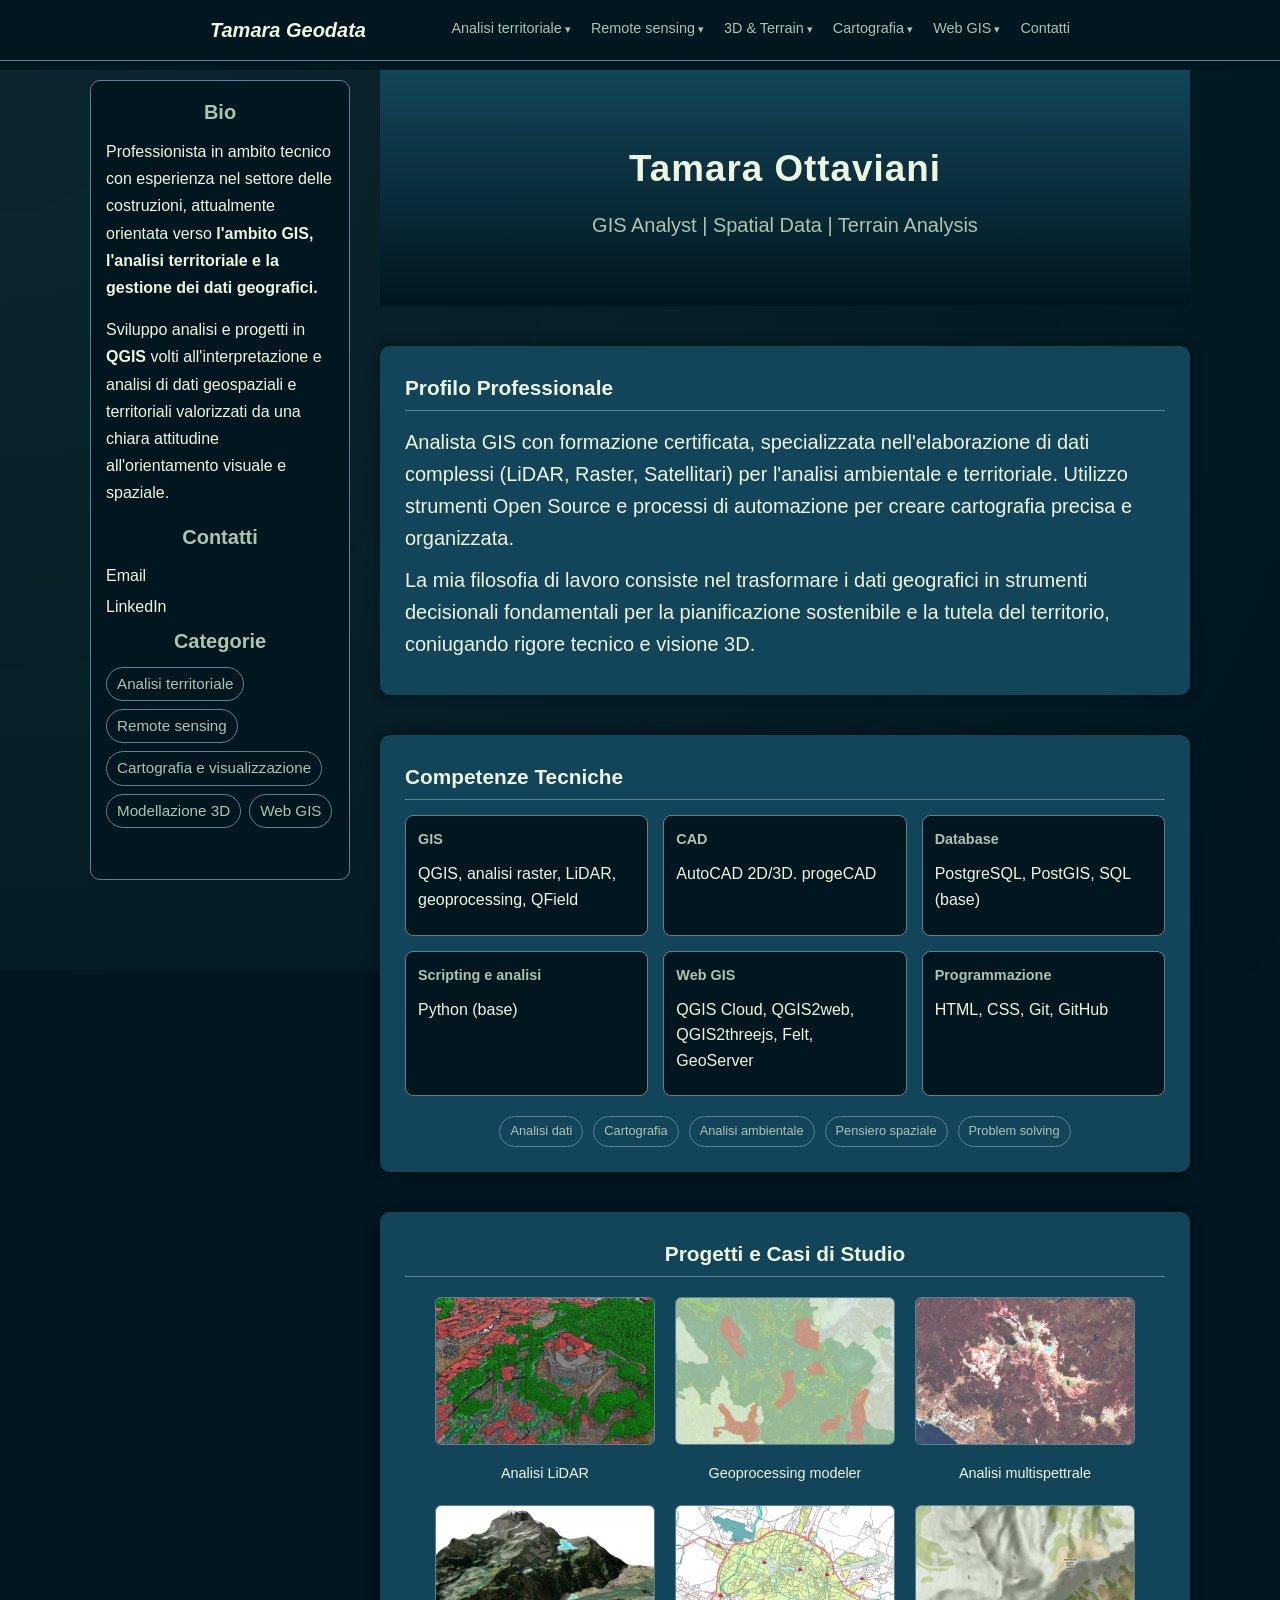
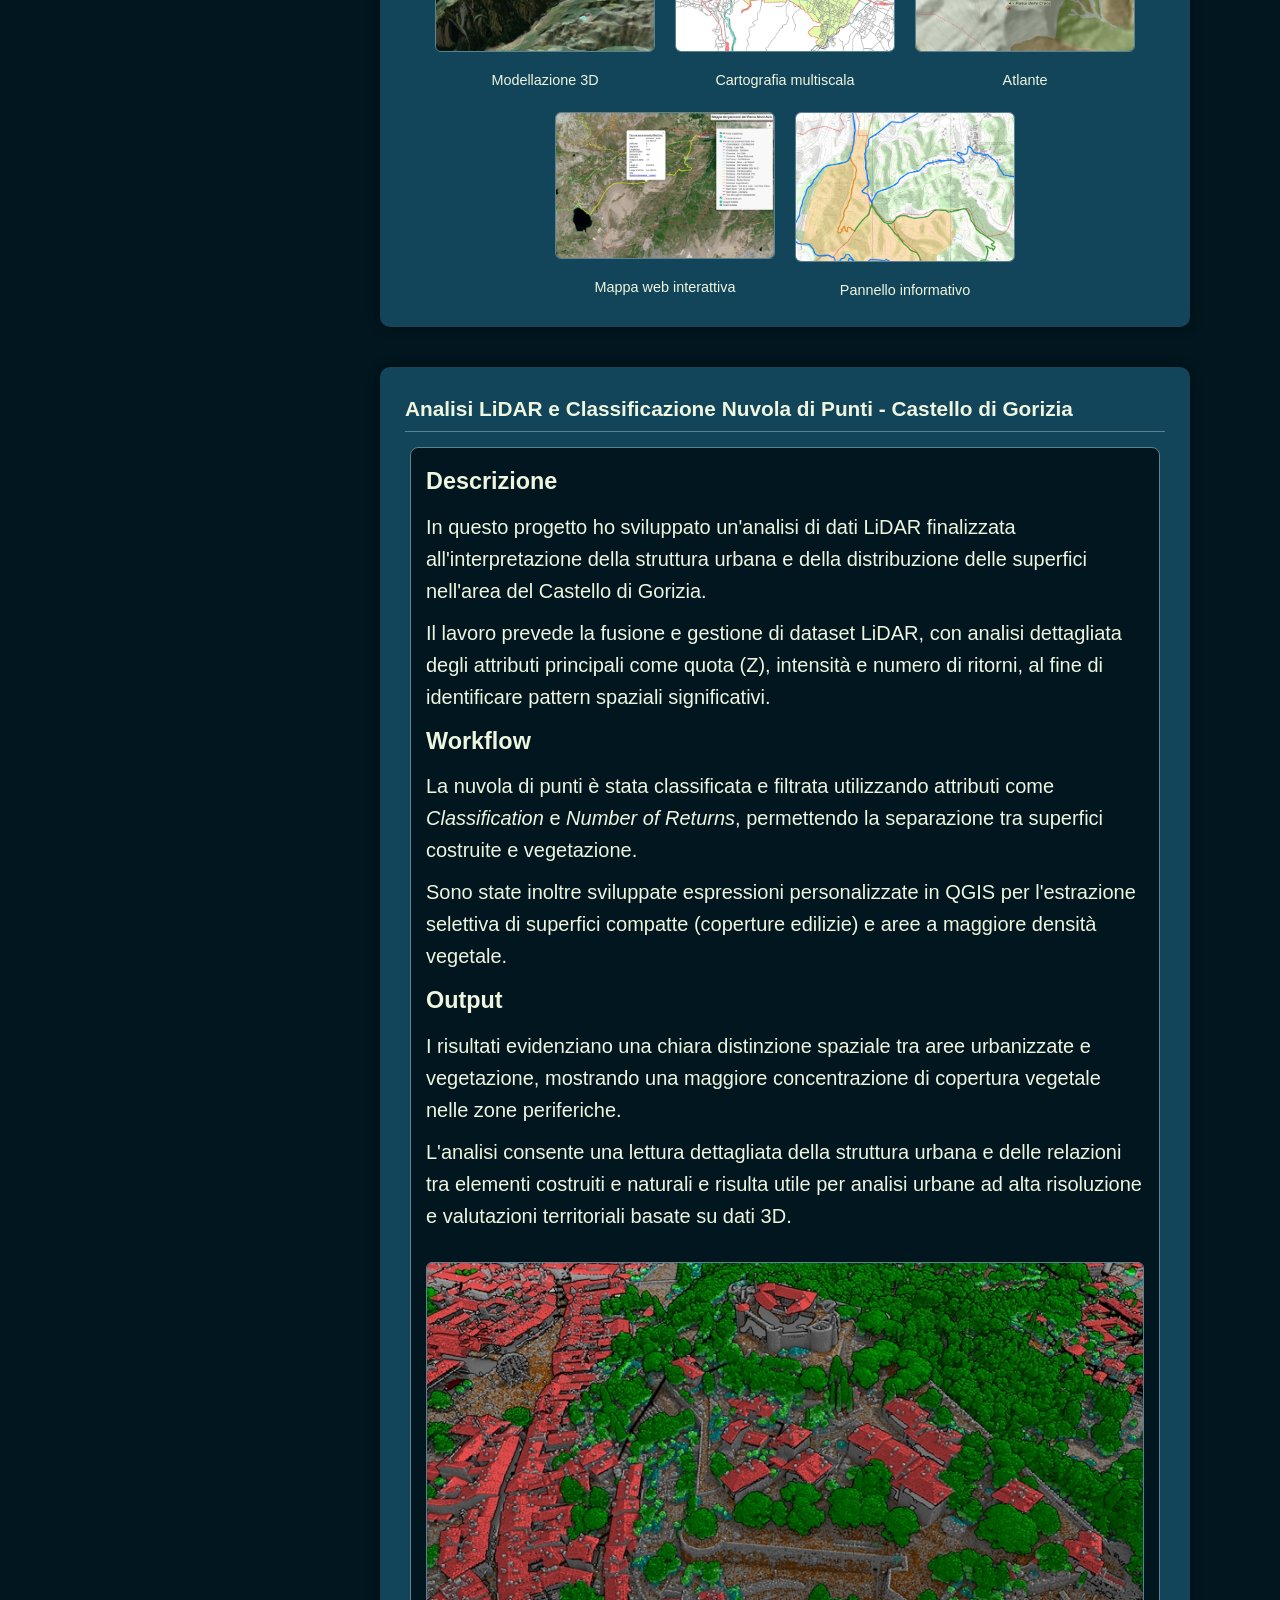
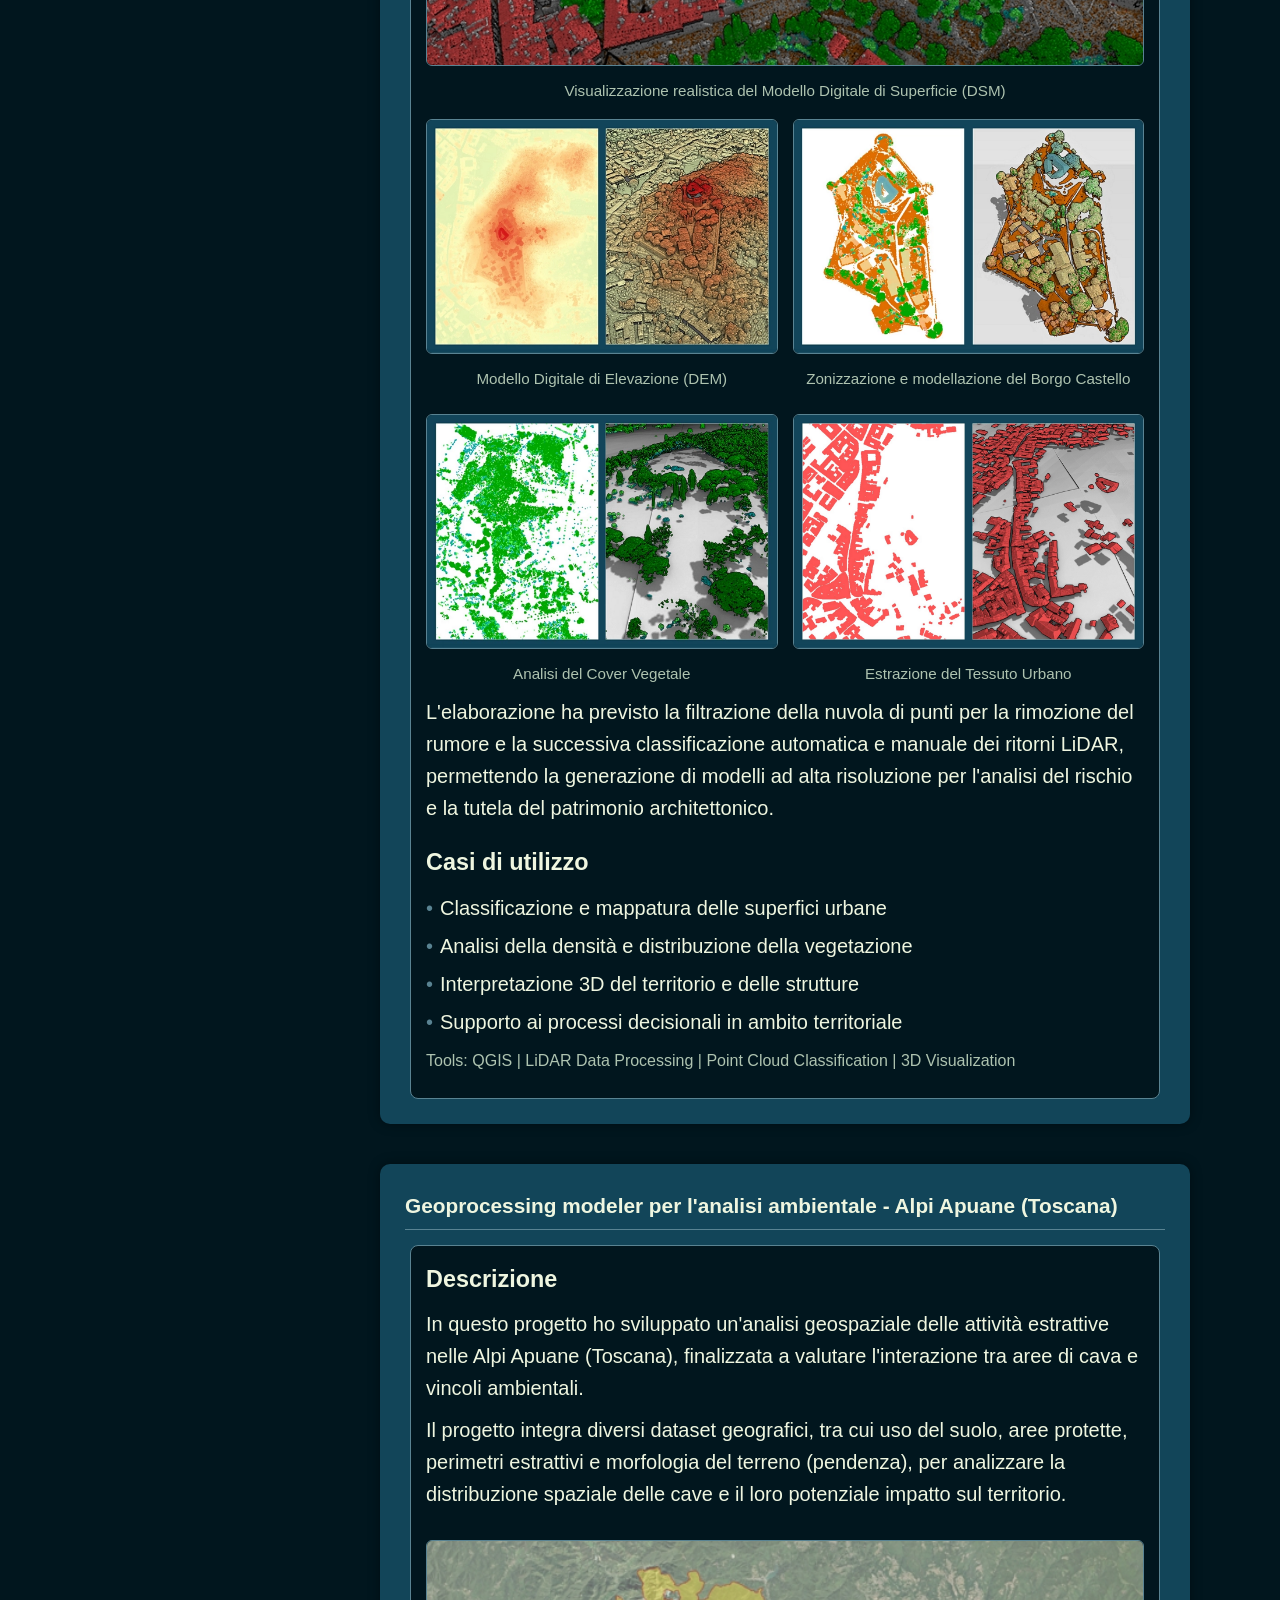
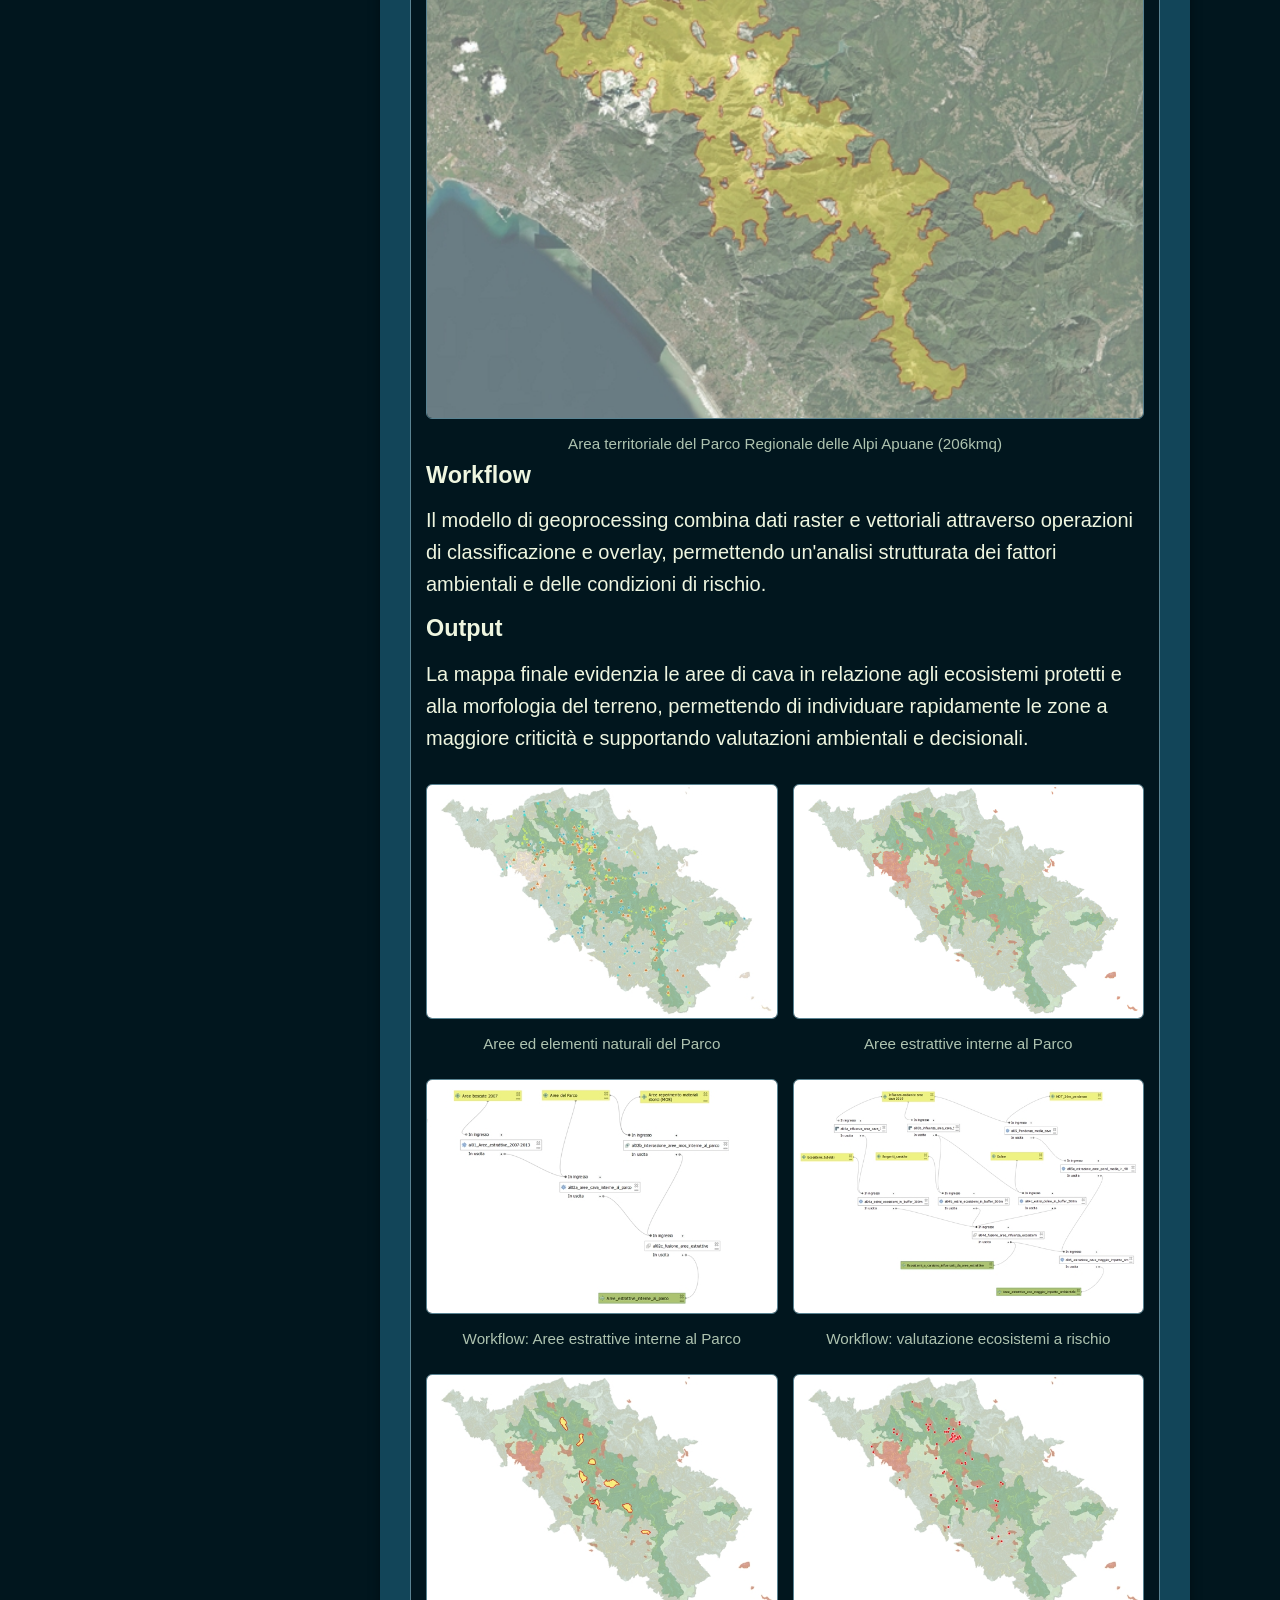
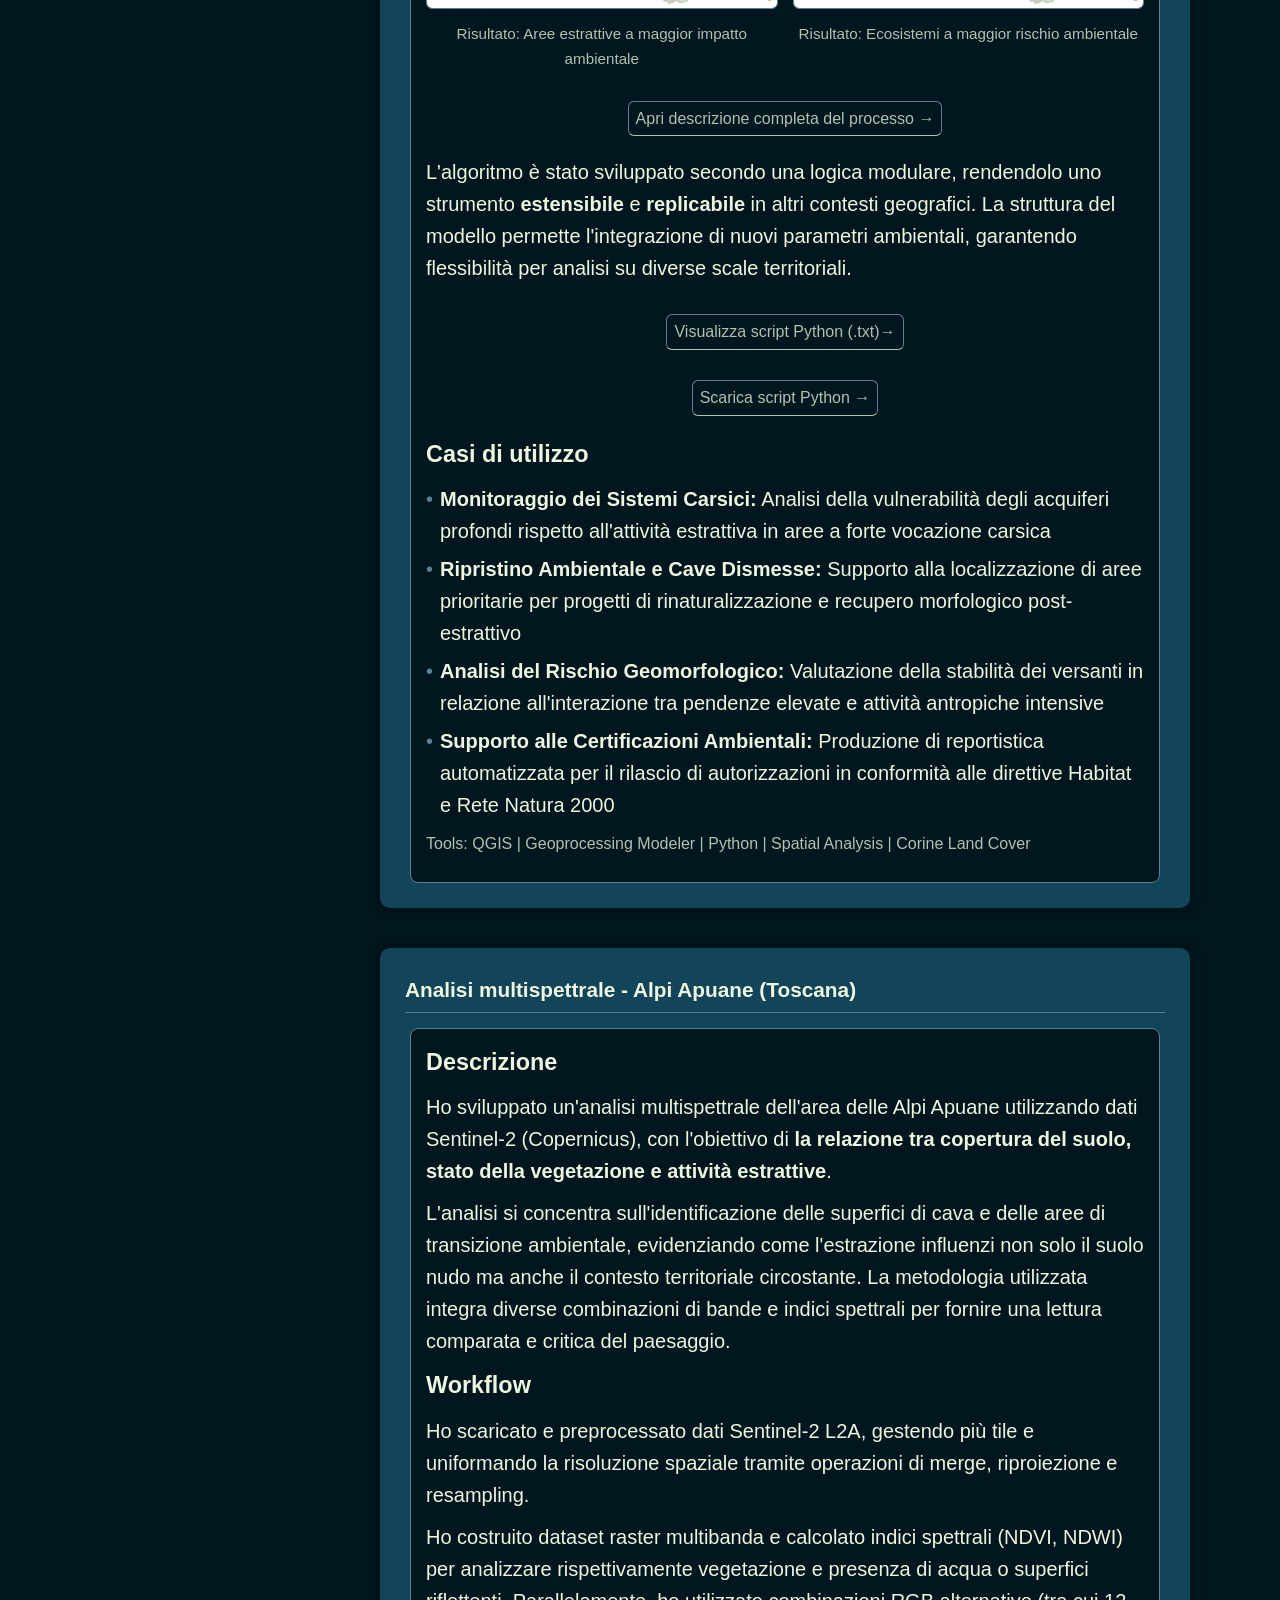
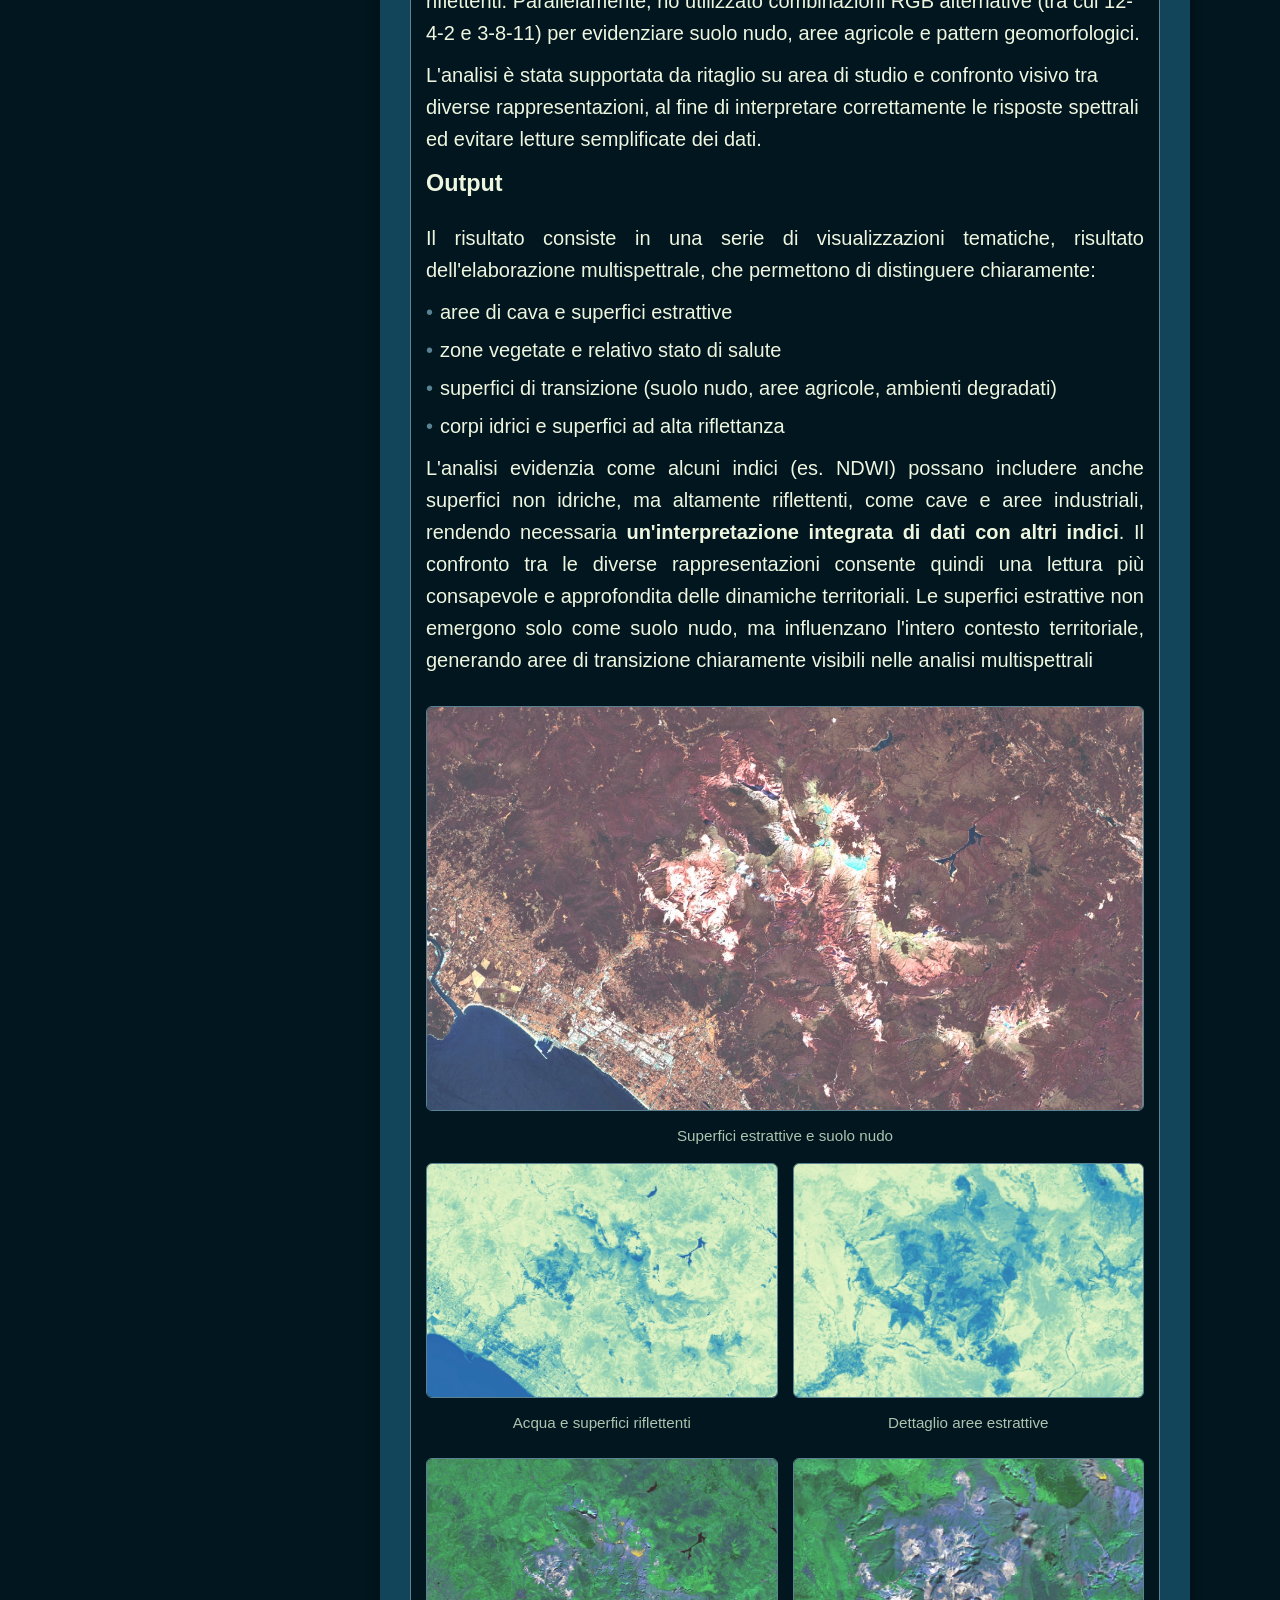
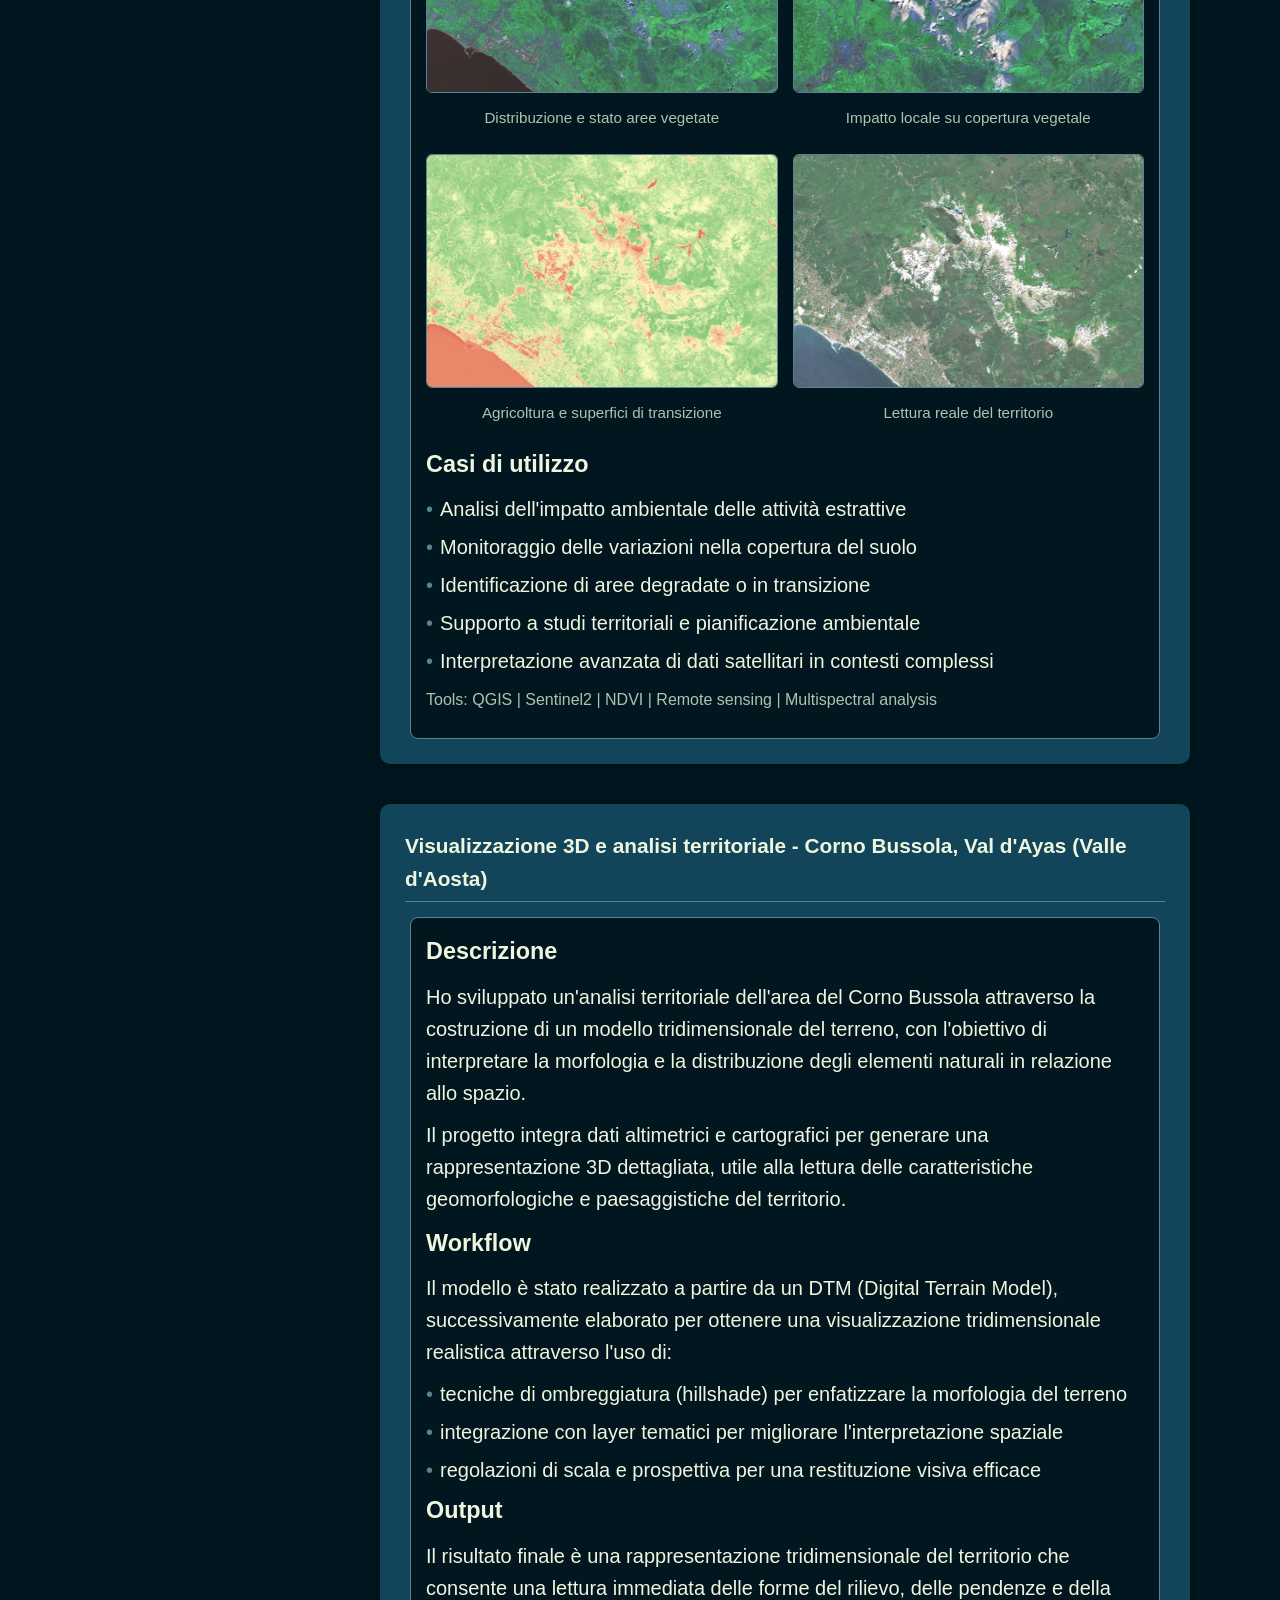
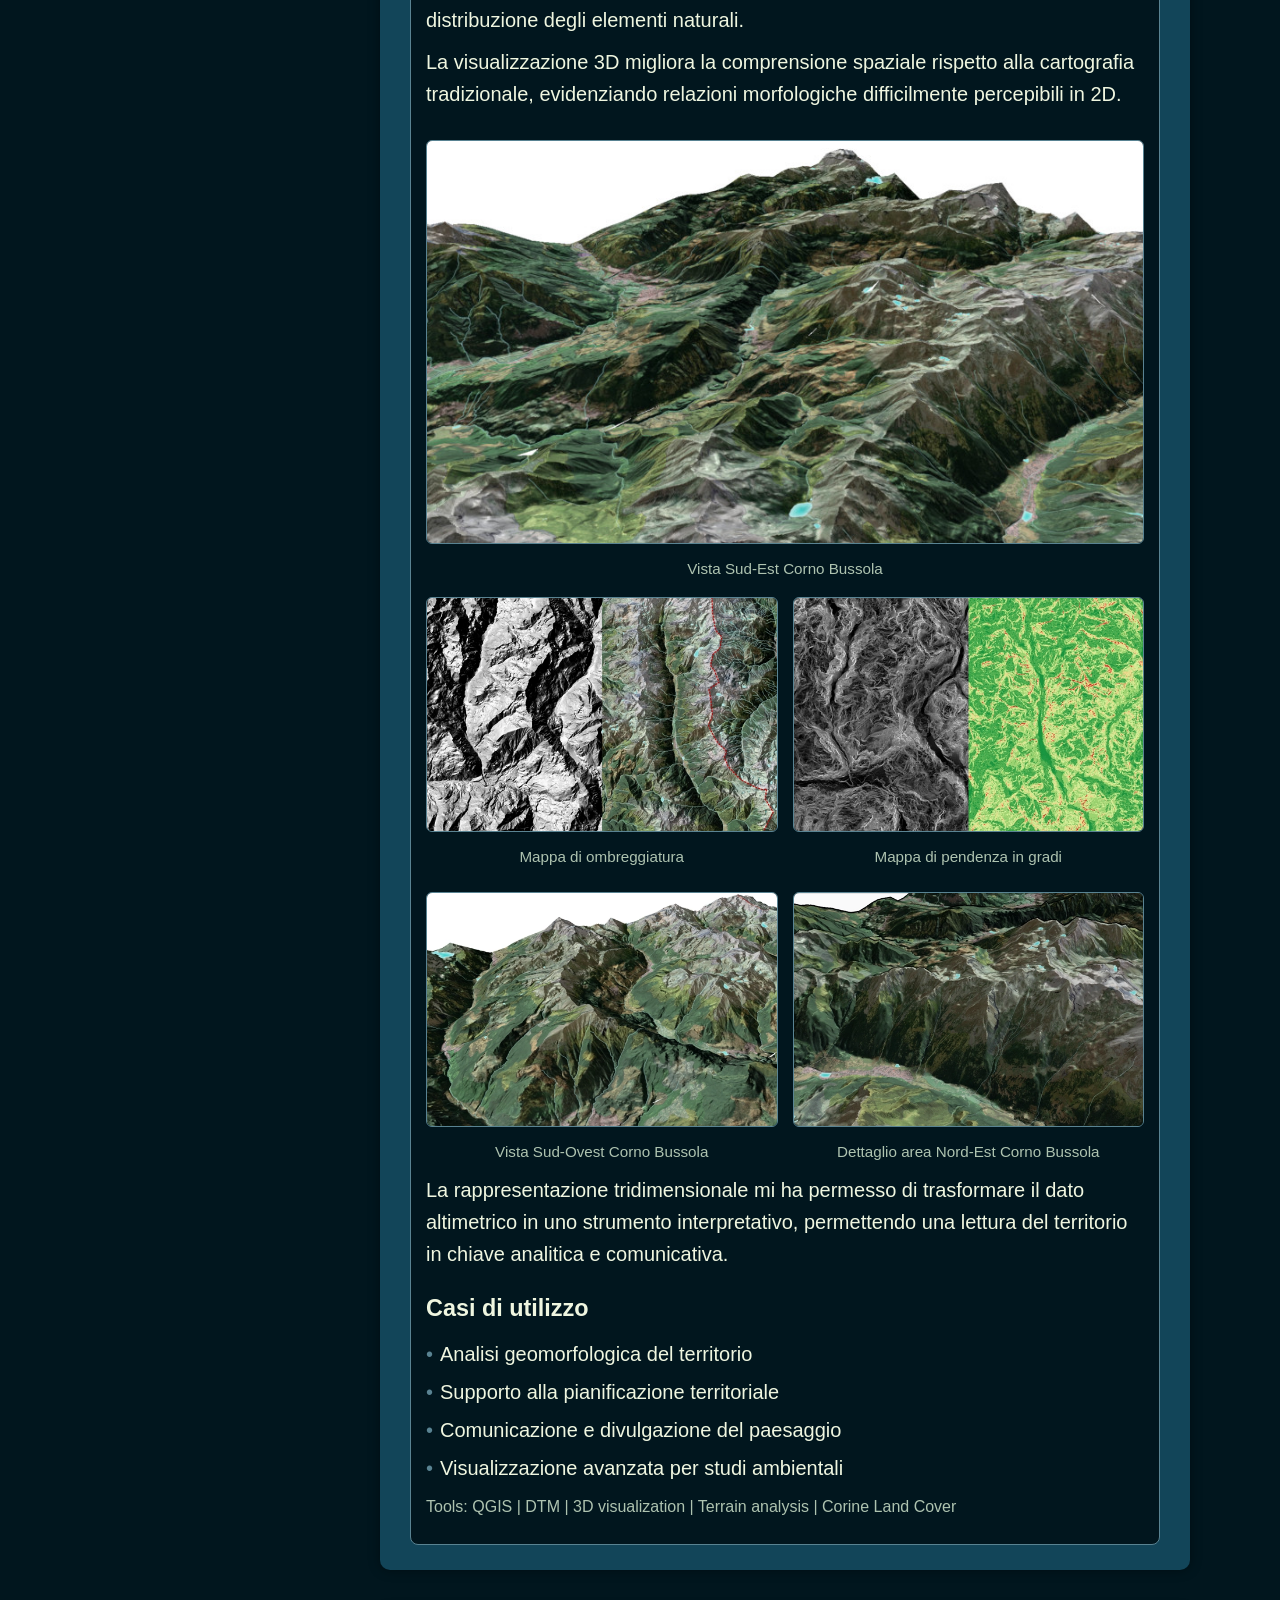
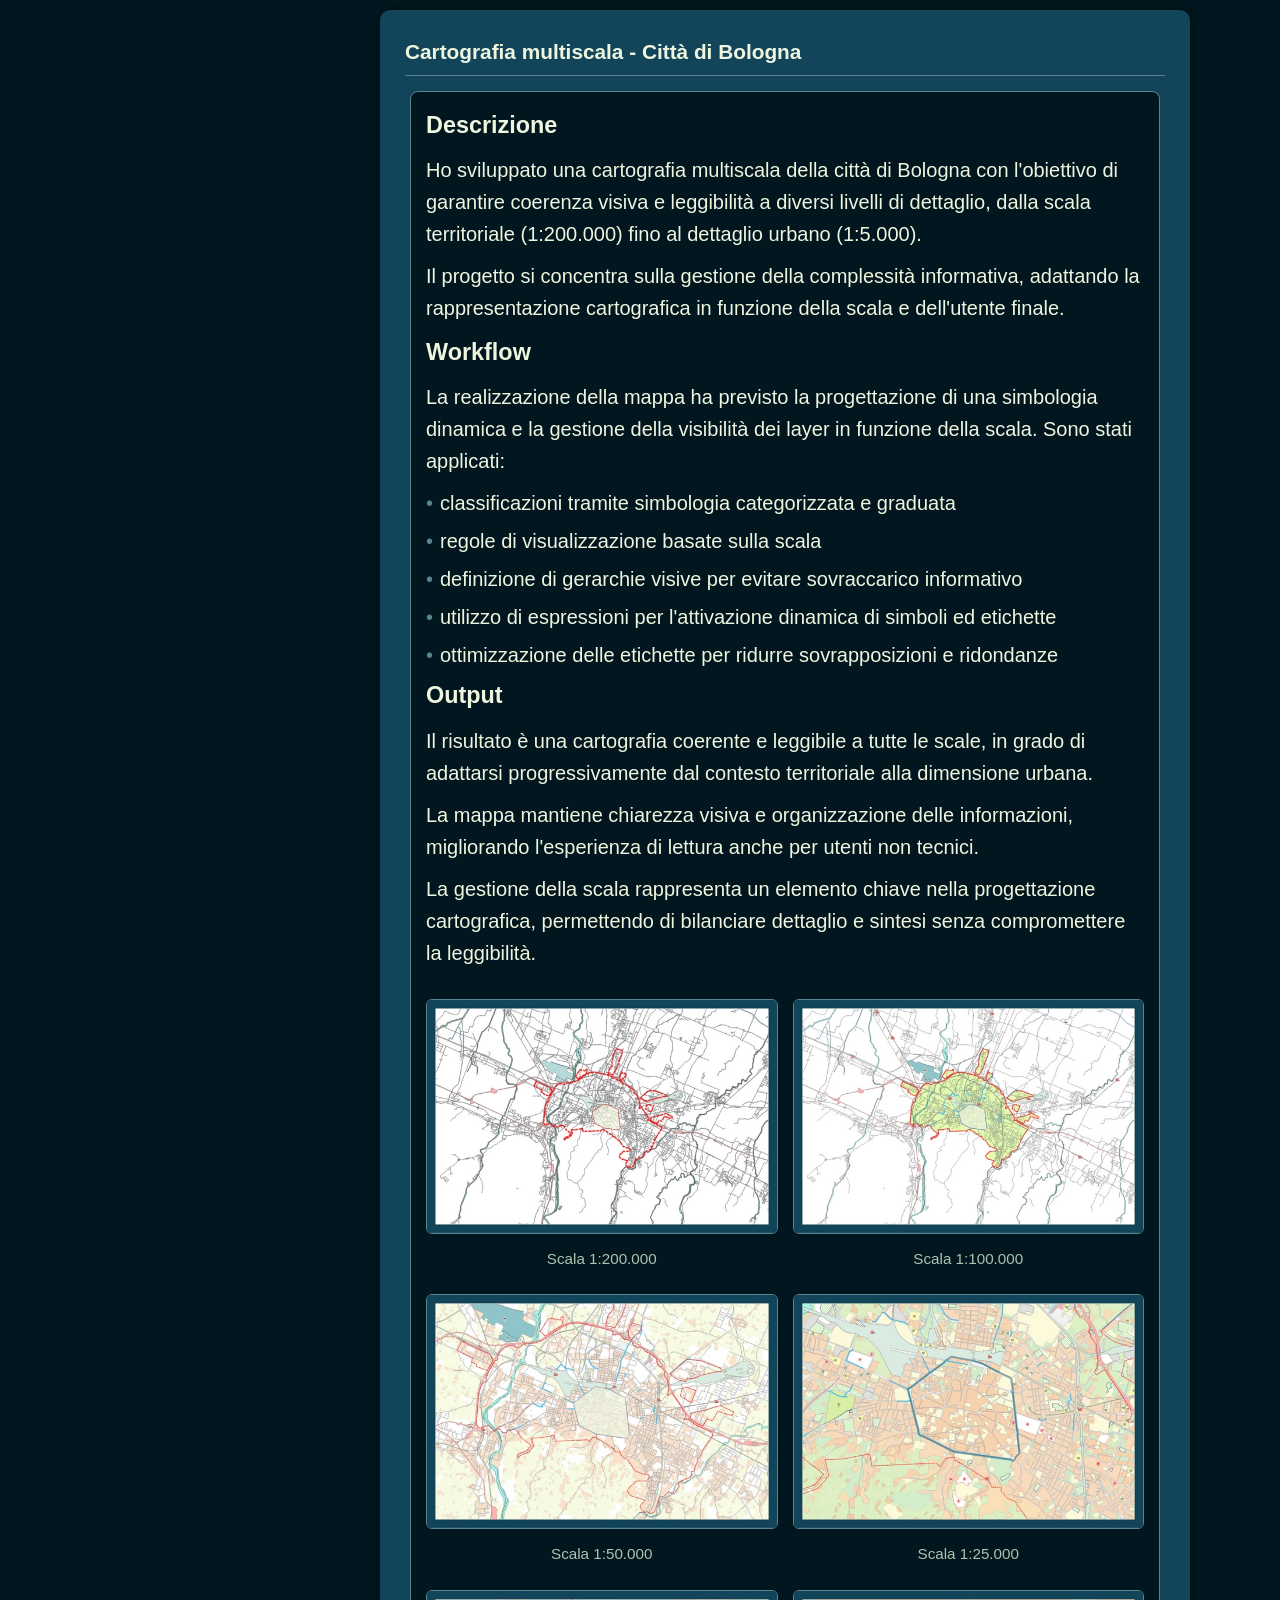
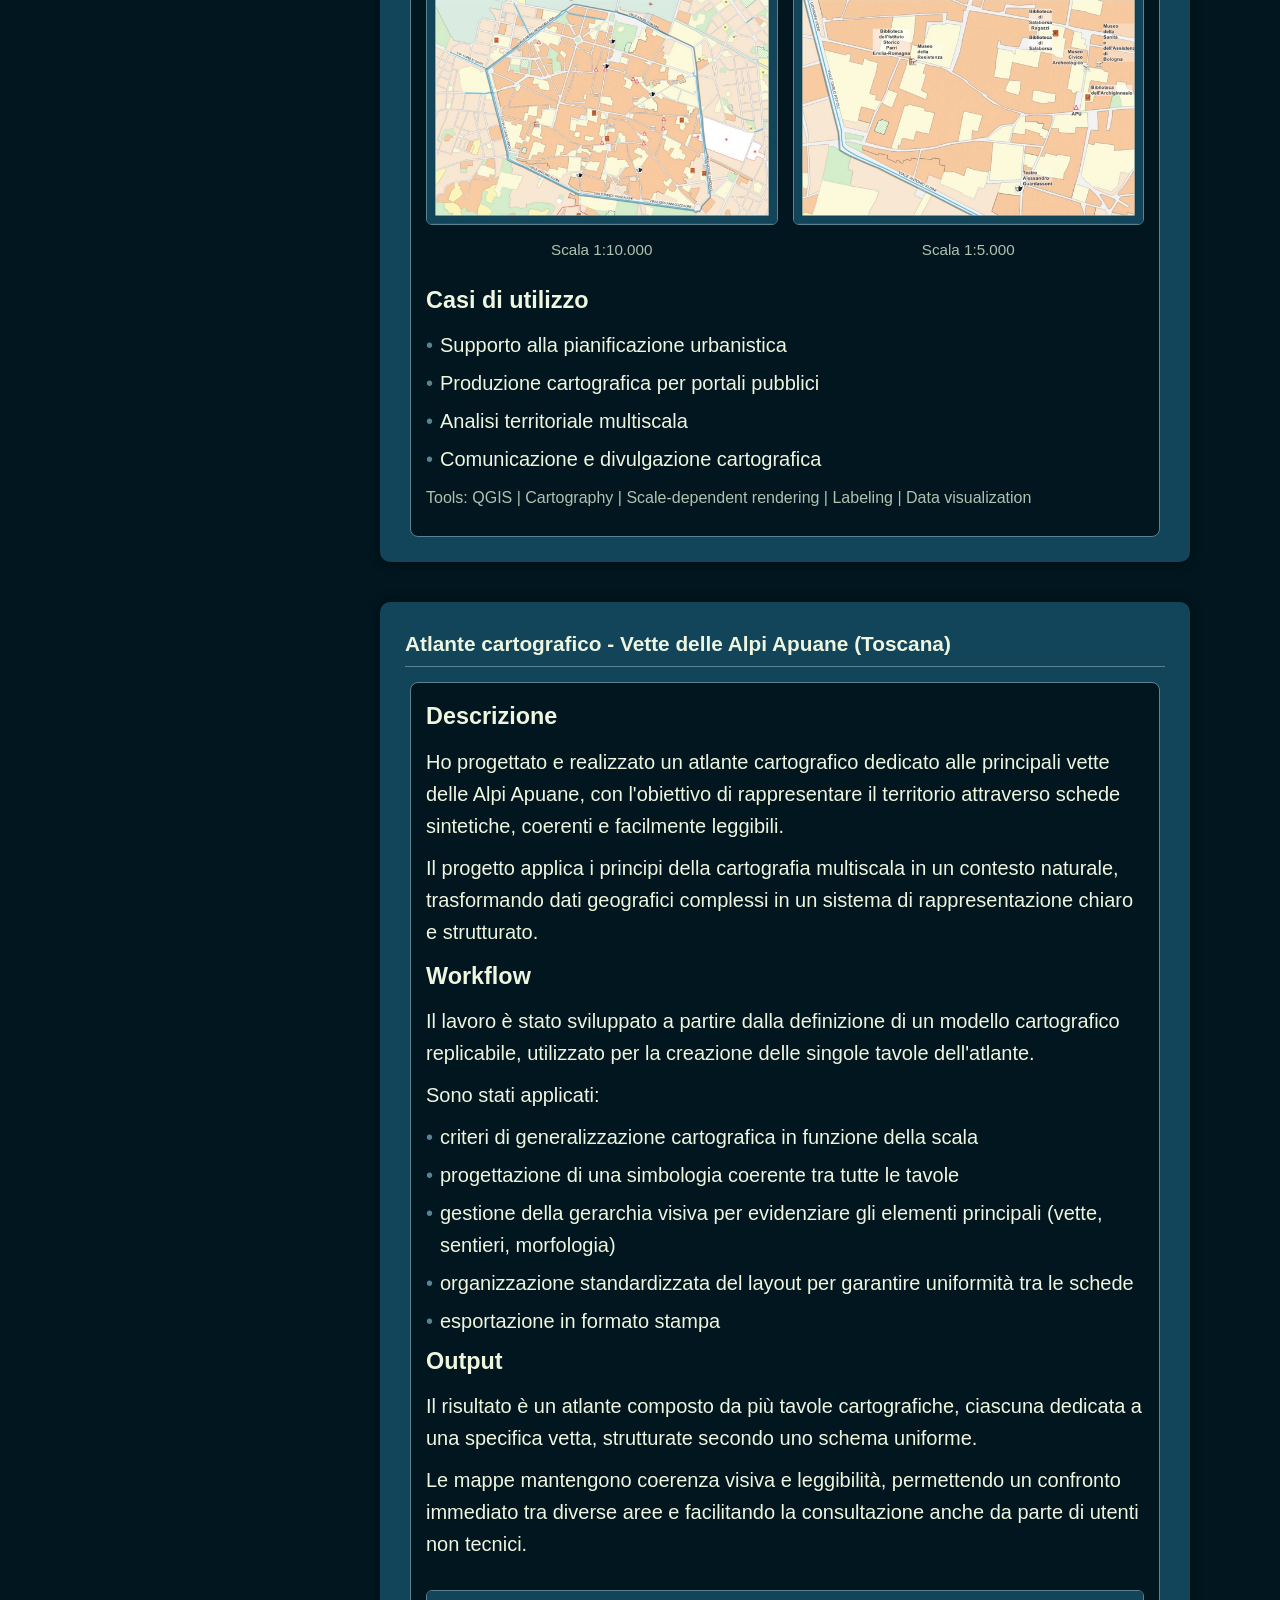
==== index.html @ 4e3b19c2 "Caricamento sito v1.0" ====
<!DOCTYPE html>
<html lang="it">
<head>
    <meta charset="UTF-8">
    <meta name="viewport" content="width=device-width, initial-scale=1.0">
    <title>Tamara Ottaviani - GEODATA</title>
    <link rel="stylesheet" href="style.css">
</head>


<body>
    <div>
<div class="mobile-warning" id="mobileWarning">
    ⚠️ Attenzione: questo portfolio contiene mappe ad alta risoluzione e modelli 3D. 
    Per apprezzare correttamente i dettagli tecnici, si consiglia la navigazione da PC.
    <span class="close-warning" onclick="closeWarning()">X</span>
</div>

<script src="script/banner.js"></script>

<!-- NAVBAR -->
<nav class="navbar">
  <div class="nav-container">

    <a href="#" class="logo">Tamara Geodata</a>

    <ul class="nav-links">

      <!-- ANALISI -->
      <li class="dropdown">
        <span>Analisi territoriale</span>
        <ul class="dropdown-menu">
          <li><a href="#project1">LiDAR - Castello di Gorizia</a></li>
          <li><a href="#project2">Geoprocessing - Alpi Apuane</a></li>
        </ul>
      </li>

      <!-- REMOTE -->
      <li class="dropdown">
        <span>Remote sensing</span>
        <ul class="dropdown-menu">
          <li><a href="#project3">Analisi Multispettrale - Alpi Apuane</a></li>
        </ul>
      </li>

      <!-- 3D -->
      <li class="dropdown">
        <span>3D & Terrain</span>
        <ul class="dropdown-menu">
          <li><a href="#project4">Modellazione 3D - Corno Bussola</a></li>
        </ul>
      </li>

      <!-- CARTOGRAFIA -->
      <li class="dropdown">
        <span>Cartografia</span>
        <ul class="dropdown-menu">
          <li><a href="#project5">Cartografia multiscala - Città di Bologna</a></li>
          <li><a href="#project6">Atlante vette Alpi Apuane</a></li>
          <li><a href="#project8">Pannello informativo - Parco Valsarmassa</a></li>
        </ul>
      </li>

      <!-- WEB -->
      <li class="dropdown">
        <span>Web GIS</span>
        <ul class="dropdown-menu">
          <li><a href="#project7">Mappa web interattiva - Parco del Monte Avic</a></li>
        </ul>
      </li>

    <!-- CONTATTI -->
      <li><a href="#contact">Contatti</a></li>

    </ul>
  </div>
</nav>


<!-- SIDEBAR -->
<div class="layout">

<aside class="sidebar">

    <!-- BLOCCO FISSO -->
   

<div class="sidebar-top">
  <h4>Bio</h4>
        <p>
        Professionista in ambito tecnico con esperienza nel settore delle costruzioni, attualmente orientata verso <strong>l'ambito GIS, l'analisi territoriale e la gestione dei dati geografici.</strong>
    </p>
        <p>
        Sviluppo analisi e progetti in <strong>QGIS</strong> volti all'interpretazione e analisi di dati geospaziali e territoriali valorizzati da una chiara attitudine all'orientamento visuale e spaziale.
    </p>
</div>

<div class="sidebar-contact">
    <h4>Contatti</h4>
    <a href="mailto:info@tamarageodata.it">Email</a>
    <a href="https://linkedin.com/in/tamarageodata" target="_blank" rel="noopener noreferrer">LinkedIn</a>
</div>

<div class="sidebar-bottom"> 

    <h4>Categorie</h4>
<div class="sidebar-categories">
    <span>Analisi territoriale</span>
    <span>Remote sensing</span>
    <span>Cartografia e visualizzazione</span>
    <span>Modellazione 3D</span>
    <span>Web GIS</span>
</div>


</aside>


    <main class="content">

    <!-- HERO -->
    <header class="hero">
        <h1>Tamara Ottaviani</h1>
        <p class="subtitle">GIS Analyst | Spatial Data | Terrain Analysis</p>
    </header>

    <!-- DESCRIPTION -->
   <section>
        <h2>Profilo Professionale</h2>
        <p>
        Analista GIS con formazione certificata, specializzata nell'elaborazione di dati complessi (LiDAR, Raster, Satellitari) per l'analisi ambientale e territoriale.
        Utilizzo strumenti Open Source e processi di automazione per creare cartografia precisa e organizzata.
        </p>
        <p>
        La mia filosofia di lavoro consiste nel trasformare i dati geografici in strumenti decisionali fondamentali per la pianificazione sostenibile e la tutela del territorio, coniugando rigore tecnico e visione 3D.        </p>
    </section>


    <!-- SKILLS SECTION -->
<section class="skills-section">
    <h2>Competenze Tecniche</h2>

    <div class="skills-grid">

        <div class="skill-box">
            <h3>GIS</h3>
            <p>QGIS, analisi raster, LiDAR, geoprocessing, QField</p>
        </div>

        <div class="skill-box">
            <h3>CAD</h3>
            <p>AutoCAD 2D/3D. progeCAD</p>
        </div>

        <div class="skill-box">
            <h3>Database</h3>
            <p>PostgreSQL, PostGIS, SQL (base)</p>
        </div>

        <div class="skill-box">
            <h3>Scripting e analisi</h3>
            <p>Python (base)</p>
        </div>

        <div class="skill-box">
            <h3>Web GIS</h3>
            <p> QGIS Cloud, QGIS2web, QGIS2threejs, Felt, GeoServer</p>
        </div>

        <div class="skill-box">
            <h3>Programmazione</h3>
            <p>HTML, CSS, Git, GitHub</p>
        </div>
    </div>
<!-- chiusura skills-grid -->


    <!-- SKILLS TAGS -->
    <div class="skills-tags">
        <span>Analisi dati</span>
        <span>Cartografia</span>
        <span>Analisi ambientale</span>
        <span>Pensiero spaziale</span>
        <span>Problem solving</span>
    </div>
</section>

<div id="lightbox" class="lightbox">
    
    <span class="close-lightbox">&times;</span>

    <span class="prev">&#10094;</span>

    <div class="lightbox-content">
        <img id="lightbox-img" src="">
        <div id="caption"></div>
    </div>

    <span class="next">&#10095;</span>

</div>

<section class="project-menu">
    <h2>Progetti e Casi di Studio</h2>

    <div class="project-grid">

        <a href="#project1" class="project-preview">
            <img src="images/00_preview/01_lidar_rid.jpg">
            <span>Analisi LiDAR</span>
        </a>

        <a href="#project2" class="project-preview">
            <img src="images/00_preview/02_geoprocessing_preview.jpg" >
            <span>Geoprocessing modeler</span>
        </a>

        <a href="#project3" class="project-preview">
            <img src="images/00_preview/03_multibanda_preview.jpg">
            <span>Analisi multispettrale</span>
        </a>

        <a href="#project4" class="project-preview">
            <img src="images/00_preview/04_corno_bussola_preview.jpg">
            <span>Modellazione 3D</span>
        </a>

        <a href="#project5" class="project-preview">
            <img src="images/00_preview/05_simbologia_preview.jpg">
            <span>Cartografia multiscala</span>
        </a>

        <a href="#project6" class="project-preview">
            <img src="images/00_preview/06_atlante_preview.jpg">
            <span>Atlante</span>
        </a>

         <a href="#project7" class="project-preview">
            <img src="images/00_preview/07-2_web_map_Avic_preview.webp"">
            <span>Mappa web interattiva</span>
        </a>    
        
        <a href="#project8" class="project-preview">
            <img src="images/00_preview/08_preview_Valsarmassa.jpg">
            <span>Pannello informativo</span>
        </a>  

    </div>
</section>


    <!-- PROJECTS -->

    <!-- PROGETTO 1 - LIDAR -->  
<section id="project1" class="project-section active">
    <h2>Analisi LiDAR e Classificazione Nuvola di Punti - Castello di Gorizia</h2>

    <div class="project-card">
        <h3>Descrizione</h3>

        <p>
        In questo progetto ho sviluppato un'analisi di dati LiDAR finalizzata all'interpretazione della struttura urbana e della distribuzione delle superfici nell'area del Castello di Gorizia. </p>
        <p>
        Il lavoro prevede la fusione e gestione di dataset LiDAR, con analisi dettagliata degli attributi principali come quota (Z), intensità e numero di ritorni, al fine di identificare pattern spaziali significativi.
        </p>

        <!-- PROCESSO -->
      
            <h3>Workflow</h3>
            <p>
            La nuvola di punti è stata classificata e filtrata utilizzando attributi come <i>Classification</i> e <i>Number of Returns</i>, permettendo la separazione tra superfici costruite e vegetazione.
            </p>
            <p>
            Sono state inoltre sviluppate espressioni personalizzate in QGIS per l'estrazione selettiva di superfici compatte (coperture edilizie) e aree a maggiore densità vegetale.
            </p>
       

        <!-- RISULTATO -->
      
            <h3>Output</h3>
            <p>I risultati evidenziano una chiara distinzione spaziale tra aree urbanizzate e vegetazione, mostrando una maggiore concentrazione di copertura vegetale nelle zone periferiche.
            </p>
            <p>
            L'analisi consente una lettura dettagliata della struttura urbana e delle relazioni tra elementi costruiti e naturali e risulta utile per analisi urbane ad alta risoluzione e valutazioni territoriali basate su dati 3D.
            </p>
       
         <!-- IMMAGINI -->
    <div class="project-visual">
        <!-- MAIN -->
        <img src="images/01_lidar/00_main_lidar_small.jpg" 
        data-full="images/01_lidar/00_main_lidar.jpg" 
        data-caption="Visualizzazione realistica del Modello Digitale di Superficie (DSM): Rappresentazione 3D texturizzata basata sulla classificazione della nuvola di punti LiDAR per distinguere tra vegetazione densa (verde) e strutture antropiche (rosso)."
        class="clickable-image" alt="LiDAR analysis workflow classification">   
	    <p class="label">Visualizzazione realistica del Modello Digitale di Superficie (DSM)</p>

        <!-- GRID -->
    <div class="project-gallery">
        <div>        
        <img src="images/01_lidar/01_grid_Z.webp" 
        data-full="images/01_lidar/01_grid_Z.JPG" 
        data-caption="Modello Digitale di Elevazione (DEM): Analisi ipsometrica per l'estrazione delle quote altimetriche. A destra, integrazione del rilievo ombreggiato (hillshade) per evidenziare la micro-morfologia del colle del Castello."
        class="clickable-image" alt="LiDAR analysis workflow classification Z">
        <p class="label">Modello Digitale di Elevazione (DEM)</p>
        </div>

        <div>
        <img src="images/01_lidar/02_grid_vegetazione_costruzioni_focus.webp" 
        data-full="images/01_lidar/02_grid_vegetazione_costruzioni_focus.jpg" 
        data-caption="Zonizzazione e modellazione del Borgo Castello: Estrazione tematica dell'area monumentale e classificazione funzionale delle superfici costruite rispetto al contesto verde circostante."
        class="clickable-image" alt="Zonizzazione e modellazione del Borgo Castello">
        <p class="label">Zonizzazione e modellazione del Borgo Castello</p>
        </div>

        <div>
        <img src="images/01_lidar/03_grid_vegetazione.webp" 
        data-full="images/01_lidar/03_grid_vegetazione.jpg" 
        data-caption="Analisi del Cover Vegetale: Isolamento dei punti LiDAR relativi alla vegetazione (Canopy Height Model). La vista 3D a destra mostra il volume e l'altezza delle chiome, essenziali per valutare l'impatto del verde sui manufatti storici."
        class="clickable-image" alt="Analisi del Cover Vegetale">
        <p class="label">Analisi del Cover Vegetale</p>
        </div>

        <div>
        <img src="images/01_lidar/04_grid_fabbricati.webp" 
        data-full="images/01_lidar/04_grid_fabbricati.jpg" 
        data-caption="Estrazione del Tessuto Urbano: Isolamento delle superfici costruite (Building Extraction). La modellazione 3D permette l'analisi volumetrica degli edifici e l'allineamento dei fronti stradali nel borgo storico."
        class="clickable-image" alt="Estrazione del Tessuto Urbano">
        <p class="label">Estrazione del Tessuto Urbano</p>
        </div>
    </div>

<div>
    <p>L'elaborazione ha previsto la filtrazione della nuvola di punti per la rimozione del rumore e la successiva classificazione automatica e manuale dei ritorni LiDAR, 
        permettendo la generazione di modelli ad alta risoluzione per l'analisi del rischio e la tutela del patrimonio architettonico.</p>
</div>    
</div>


        <!-- CASI DI UTILIZZO-->
         <div class="cases-block">
<h3>Casi di utilizzo</h3>
<ul class="use-case-list">
  <li>Classificazione e mappatura delle superfici urbane</li>
  <li>Analisi della densità e distribuzione della vegetazione</li>
  <li>Interpretazione 3D del territorio e delle strutture</li>
  <li>Supporto ai processi decisionali in ambito territoriale</li>
</ul>
         </div>

        <p class="tools">
            Tools: QGIS | LiDAR Data Processing | Point Cloud Classification | 3D Visualization
        </p>
    </div>

</section>

    <!-- PROGETTO 2 - WORKFLOW MODELER --> 
<section id="project2" class="project-section active">
    <h2>Geoprocessing modeler per l'analisi ambientale - Alpi Apuane (Toscana)</h2>

    <div class="project-card">
        
        <h3>Descrizione</h3>
        <p>
        In questo progetto ho sviluppato un'analisi geospaziale delle attività estrattive nelle Alpi Apuane (Toscana), finalizzata a valutare l'interazione tra aree di cava e vincoli ambientali.
        </p>
        <p>Il progetto integra diversi dataset geografici, tra cui uso del suolo, aree protette, perimetri estrattivi e morfologia del terreno (pendenza), per analizzare la distribuzione spaziale delle cave e il loro potenziale impatto sul territorio.
        </p>
        <div class="project-visual">
        <img src="images/02_geoprocessing/01_area_parco_small.jpg" 
        data-full="images/02_geoprocessing/01_area_parco.jpg" 
        data-caption="Inquadramento territoriale del Parco Regionale delle Alpi Apuane. La superficie totale monitorata dall'Ente Parco (509 km²) comprende l'Area Protetta (206 km²) e le Aree Contigue (303 km²)."
        class="clickable-image" alt="Area Parco Regionale Alpi Apuane">   
	    <p class="label">Area territoriale del Parco Regionale delle Alpi Apuane (206kmq)</p>
        </div>

        <!-- PROCESSO -->
            <h3>Workflow</h3>
            <p>Il modello di geoprocessing combina dati raster e vettoriali attraverso operazioni di classificazione e overlay, permettendo un'analisi strutturata dei fattori ambientali e delle condizioni di rischio.</p>
       

        <!-- RISULTATO -->
            <h3>Output</h3>
            <p>
            La mappa finale evidenzia le aree di cava in relazione agli ecosistemi protetti e alla morfologia del terreno, permettendo di individuare rapidamente le zone a maggiore criticità e supportando valutazioni ambientali e decisionali. 
            </p>

         <!-- IMMAGINI -->
        <!-- GRID -->
    <div class="project-visual">
    <div class="project-gallery">
        <div>
        <img src="images/02_geoprocessing/02_elementi_naturali_small.jpg" 
            data-full="images/02_geoprocessing/02_elementi_naturali.jpg" 
            data-caption="Carta degli elementi geomorfologici e degli ecosistemi tutelati. Localizzazione di picchi montuosi, sorgenti, doline e zonizzazione del Parco (Riserva Generale, Integrale, Aree di Protezione e Contigue)" 
            class="clickable-image" alt="Elementi naturali nel Parco">
        	<p class="label">Aree ed elementi naturali del Parco</p>
        </div>
        <div>
        <img src="images/02_geoprocessing/03_aree_estrattive_small.jpg" 
            data-full="images/02_geoprocessing/03_aree_estrattive.jpg" 
            data-caption="Distribuzione spaziale dei siti estrattivi attivi all'interno dei confini amministrativi del Parco e delle zone limitrofe." 
            class="clickable-image" alt="Aree estrattive">
        	<p class="label">Aree estrattive interne al Parco</p>
        </div>
        <div>
        <img src="images/02_geoprocessing/06_workflow_1_small.jpg" 
            data-full="images/02_geoprocessing/06_workflow_1.jpg" 
            data-caption="Geoprocessing Workflow (Fase 1): Filtraggio e selezione spaziale dei siti estrattivi interni al perimetro dell'Area Protetta." 
            class="clickable-image" alt="Workflow aree estrattive interne al parco">
        	<p class="label">Workflow: Aree estrattive interne al Parco</p>
        </div>
        <div>
        <img src="images/02_geoprocessing/06_workflow_2_small.jpg" 
            data-full="images/02_geoprocessing/06_workflow_2.jpg" 
            data-caption="Analisi Multicriterio (Fase 2): Identificazione delle aree estrattive ad alto impatto e valutazione della vulnerabilità ambientale per ecosistemi e sistemi carsici." 
            class="clickable-image" alt="Workflow ecosistemi a rischio">
        	<p class="label">Workflow: valutazione ecosistemi a rischio</p>
        </div>
        <div>
        <img src="images/02_geoprocessing/04_risultato_cave_small.jpg" 
            data-full="images/02_geoprocessing/04_risultato_cave.jpg" 
            data-caption="Output Analisi: Identificazione dei siti estrattivi a massima criticità ambientale in base ai parametri di pendenza e prossimità." 
            class="clickable-image" alt="Risultato maggior impatto aree estrattive">
        	<p class="label">Risultato: Aree estrattive a maggior impatto ambientale</p>
        </div>
        <div>
        <img src="images/02_geoprocessing/05_risultato_ecosistemi_tutelati_small.jpg" 
            data-full="images/02_geoprocessing/05_risultato_ecosistemi_tutelati.jpg" 
            data-caption="Analisi di prossimità (Buffer): Identificati 111 ecosistemi tutelati a rischio elevato (distanza <300m da cave) e doline carsiche vulnerabili (distanza <500m)." 
            class="clickable-image" alt="Risultato maggior ecosistemi tutelati a rischio">
        	<p class="label">Risultato: Ecosistemi a maggior rischio ambientale</p>
        </div>
    </div>

       <div class="container-link">
        <a href="/pages/modello_impatto_aree_tutelate.html" target="_blank" class="external-link map-button"> Apri descrizione completa del processo →</a>
       </div>

       <div>L'algoritmo è stato sviluppato secondo una logica modulare, rendendolo uno strumento <b>estensibile</b> e <b>replicabile</b> in altri contesti geografici. La struttura del modello permette l'integrazione di nuovi parametri ambientali, garantendo flessibilità per analisi su diverse scale territoriali.
        </div>
        <div class="container-link">
        <a href="/script/modello_impatto_aree_tutelate.txt" target="_blank" class="external-link map-button"> Visualizza script Python (.txt)→</a>
       </div>
        <div class="container-link">
        <a href="/script/modello_impatto_aree_tutelate.py" target="_blank" class="external-link map-button"> Scarica script Python →</a>
       </div>

    </div>

        <!-- CASI DI UTILIZZO-->
        <h3>Casi di utilizzo</h3>
        <ul class="use-case-list">
            <li><b>Monitoraggio dei Sistemi Carsici:</b> Analisi della vulnerabilità degli acquiferi profondi rispetto all'attività estrattiva in aree a forte vocazione carsica</li>
            <li><b>Ripristino Ambientale e Cave Dismesse:</b> Supporto alla localizzazione di aree prioritarie per progetti di rinaturalizzazione e recupero morfologico post-estrattivo</li>
            <li><b>Analisi del Rischio Geomorfologico:</b> Valutazione della stabilità dei versanti in relazione all'interazione tra pendenze elevate e attività antropiche intensive</li>
            <li><b>Supporto alle Certificazioni Ambientali:</b> Produzione di reportistica automatizzata per il rilascio di autorizzazioni in conformità alle direttive Habitat e Rete Natura 2000</li>
        </ul>
        <div>
        <p class="tools">
            Tools: QGIS | Geoprocessing Modeler | Python | Spatial Analysis | Corine Land Cover
        </p>
        </div>
    </div>

</section>

    <!-- PROGETTO 3 - DATI MULTISPETTRALI --> 
<section id="project3" class="project-section active">
    <h2>Analisi multispettrale - Alpi Apuane (Toscana)</h2>

    <div class="project-card">
        <h3>Descrizione</h3>
        <p>
        Ho sviluppato un'analisi multispettrale dell'area delle Alpi Apuane utilizzando dati Sentinel-2 (Copernicus), con l'obiettivo di <strong>la relazione tra copertura del suolo, stato della vegetazione e attività estrattive</strong>.
        </p>
        <p>
        L'analisi si concentra sull'identificazione delle superfici di cava e delle aree di transizione ambientale, evidenziando come l'estrazione influenzi non solo il suolo nudo ma anche il contesto territoriale circostante.
        La metodologia utilizzata integra diverse combinazioni di bande e indici spettrali per fornire una lettura comparata e critica del paesaggio.
        </p>

        <!-- ANALISI -->
        <h3>Workflow</h3>
        <p>Ho scaricato e preprocessato dati Sentinel-2 L2A, gestendo più tile e uniformando la risoluzione spaziale tramite operazioni di merge, riproiezione e resampling.</p>
        <p>Ho costruito dataset raster multibanda e calcolato indici spettrali (NDVI, NDWI) per analizzare rispettivamente vegetazione e presenza di acqua o superfici riflettenti. 
        Parallelamente, ho utilizzato combinazioni RGB alternative (tra cui 12-4-2 e 3-8-11) per evidenziare suolo nudo, aree agricole e pattern geomorfologici.</p>
        <p>L'analisi è stata supportata da ritaglio su area di studio e confronto visivo tra diverse rappresentazioni, al fine di interpretare correttamente le risposte spettrali ed evitare letture semplificate dei dati.</p>
        

        <!-- RISULTATO-->
        <h3>Output</h3>
        <div class="cases-block">
    <p>Il risultato consiste in una serie di visualizzazioni tematiche, risultato dell'elaborazione multispettrale, che permettono di distinguere chiaramente:</p>
	<ul class="use-case-list">
    <li>aree di cava e superfici estrattive</li>
    <li>zone vegetate e relativo stato di salute</li>
    <li>superfici di transizione (suolo nudo, aree agricole, ambienti degradati)</li>
    <li>corpi idrici e superfici ad alta riflettanza</li>
    </ul>

    <p>L'analisi evidenzia come alcuni indici (es. NDWI) possano includere anche superfici non idriche, ma altamente riflettenti, come cave e aree industriali, rendendo necessaria <strong>un'interpretazione integrata di dati con altri indici</strong>. 
        Il confronto tra le diverse rappresentazioni consente quindi una lettura più consapevole e approfondita delle dinamiche territoriali. 
        Le superfici estrattive non emergono solo come suolo nudo, ma influenzano l'intero contesto territoriale, generando aree di transizione chiaramente visibili nelle analisi multispettrali</p>
 

         <!-- IMMAGINI -->
    <div class="project-visual">
        <!-- MAIN -->
        <img src="images/03_multispettrale/01_Panoramica-Geologia_1600x900_MAIN_small.webp" 
        data-full="images/03_multispettrale/01_Panoramica-Geologia_1600x900_MAIN.jpg"
        data-caption="Combinazione multispettrale che evidenzia suolo nudo e superfici rocciose. Le aree estrattive emergono con forte contrasto rispetto al contesto naturale."
        class="clickable-image" alt="Analisi geologica multispettrale">   
	    <p class="label"> Superfici estrattive e suolo nudo</p>

        <!-- GRID -->
    <div class="project-gallery">
        <div>
        <img src="images/03_multispettrale/02aPanoramica-NDWI_small.webp" 
            data-full="images/03_multispettrale/02aPanoramica-NDWI_1200x800.jpg" 
            data-caption="L'indice NDWI evidenzia acqua e superfici riflettenti. Le cave mostrano una risposta spettrale simile ai corpi idrici e alle aree industriali." 
            class="clickable-image" alt="Analisi NDWI panoramica">
        	<p class="label">Acqua e superfici riflettenti</p>
        </div>
    <div>
        <img src="images/03_multispettrale/02b_Zoom-NDWI_small.webp" 
        data-full="images/03_multispettrale/02b_Zoom-NDWI_1200x800.jpg" 
        data-caption="Dettaglio delle aree di cava: superfici rocciose e lavorate vengono classificate in modo analogo all'acqua. L'immagine evidenzia i limiti interpretativi dell'indice se utilizzato senza confronto con altri dati." 
        class="clickable-image" alt="Analisi NDWI focus">
        <p class="label">Dettaglio aree estrattive</p>
        </div>
        <div>
        <img src="images/03_multispettrale/03a_Panoramica-Vegetazione_small.webp" 
        data-full="images/03_multispettrale/03a_Panoramica-Vegetazione_1200x800.jpg" 
        data-caption="Distribuzione della copertura vegetale su scala territoriale. Le aree con vegetazione sana risultano ben evidenti e distinguibili dalle superfici prive o degradate." 
        class="clickable-image" alt="Analisi aree vegetate panoramica">
        <p class="label">Distribuzione e stato aree vegetate</p> 
    </div>
    <div>
        <img src="images/03_multispettrale/03b_Zoom-Vegetazione_small.webp" 
        data-full="images/03_multispettrale/03b_Zoom-Vegetazione_1200x800.png" 
        data-caption="Dettaglio dell'impatto locale: le aree estrattive interrompono la continuità vegetale. Sono visibili anche le infrastrutture di cava, come piste e tornanti, integrate nel contesto montano." 
        class="clickable-image" alt="Analisi aree vegetate focus">
        <p class="label">Impatto locale su copertura vegetale</p> 
    </div>
    <div>
        <img src="images/03_multispettrale/04_Panoramica-NDVI_small.webp" 
        data-full="images/03_multispettrale/04_Panoramica-NDVI_1200x800.jpg" 
        data-caption="Combinazione utile per distinguere vegetazione, suolo nudo e aree agricole. Le tonalità intermedie (giallo/oro) evidenziano superfici di transizione e zone potenzialmente degradate." 
        class="clickable-image" alt="Analisi NDVI">
        <p class="label">Agricoltura e superfici di transizione</p>
         </div>
    <div>
        <img src="images/03_multispettrale/05_Panoramica-Naturale_small.webp" 
        data-full="images/03_multispettrale/05_Panoramica-Naturale_1200x800_GRID.jpg" 
        data-caption="Rappresentazione in colori reali. Dopo l'analisi multispettrale, le dinamiche territoriali risultano chiaramente leggibili anche in una visualizzazione apparentemente neutra." 
        class="clickable-image" alt="Estrazione dati immagine naturale">
        <p class="label">Lettura reale del territorio</p>
    </div>

</div>

        <!-- CASI DI UTILIZZO-->
<div class="cases-block">
<h3>Casi di utilizzo</h3>
<ul class="use-case-list">
  <li>Analisi dell'impatto ambientale delle attività estrattive</li>
  <li>Monitoraggio delle variazioni nella copertura del suolo</li>
  <li>Identificazione di aree degradate o in transizione</li>
  <li>Supporto a studi territoriali e pianificazione ambientale</li>
  <li>Interpretazione avanzata di dati satellitari in contesti complessi</li>
</ul>
    </div>


        <p class="tools">
            Tools: QGIS | Sentinel2 | NDVI | Remote sensing | Multispectral analysis
        </p>
    </div>

</section>

    <!-- PROGETTO 4 - MODELLAZIONE 3D --> 
<section id="project4" class="project-section active">
    <h2>Visualizzazione 3D e analisi territoriale - Corno Bussola, Val d'Ayas (Valle d'Aosta)</h2>

    <div class="project-card">
        
        <h3>Descrizione</h3>
        <p>
        Ho sviluppato un'analisi territoriale dell'area del Corno Bussola attraverso la costruzione di un modello tridimensionale del terreno, con l'obiettivo di interpretare la morfologia e la distribuzione degli elementi naturali in relazione allo spazio.
        </p>
        <p>Il progetto integra dati altimetrici e cartografici per generare una rappresentazione 3D dettagliata, utile alla lettura delle caratteristiche geomorfologiche e paesaggistiche del territorio.
        </p>

        <!-- PROCESSO -->
            <h3>Workflow</h3>
            <p>Il modello è stato realizzato a partire da un DTM (Digital Terrain Model), successivamente elaborato per ottenere una visualizzazione tridimensionale realistica attraverso l'uso di:</p>
            <ul class="use-case-list">
            <li>tecniche di ombreggiatura (hillshade) per enfatizzare la morfologia del terreno</li>
            <li>integrazione con layer tematici per migliorare l'interpretazione spaziale</li>
            <li>regolazioni di scala e prospettiva per una restituzione visiva efficace</li>

        <!-- RISULTATO -->
            <h3>Output</h3>
            <p>Il risultato finale è una rappresentazione tridimensionale del territorio che consente una lettura immediata delle forme del rilievo, delle pendenze e della distribuzione degli elementi naturali. 
            </p>
            <p>
            La visualizzazione 3D migliora la comprensione spaziale rispetto alla cartografia tradizionale, evidenziando relazioni morfologiche difficilmente percepibili in 2D.</p>

            
 <!-- IMMAGINI -->
    <div class="project-visual">
        <!-- MAIN -->
        <img src="images/04_modellazione_3D/01_cornobussola_small.jpg" 
        data-full="images/04_modellazione_3D/01_cornobussola_main.jpg"
        data-caption="Modellazione 3D del bacino montano del Corno Bussola (3.023 m). La prospettiva Sud-Est evidenzia l'articolata morfologia del versante e la distribuzione del manto vegetale su base satellitare."
        class="clickable-image" alt="Vista 3D Sud-Est Corno Bussola">   
	    <p class="label">Vista Sud-Est Corno Bussola</p>

        <!-- GRID -->
    <div class="project-gallery">
        <div>
        <img src="images/04_modellazione_3D/02_hillshade_small.webp" 
            data-full="images/04_modellazione_3D/02_hillshade.jpg" 
            data-caption="Analisi comparativa: l'integrazione del modello Hillshade con dataset vettoriali (Corine Land Cover) e ortofoto satellitari ottimizza la fotointerpretazione delle unità fisiografiche e delle coperture del suolo." 
            class="clickable-image" alt="Hillshade map">
        	<p class="label">Mappa di ombreggiatura</p>
        </div>
    <div>
        <img src="images/04_modellazione_3D/03_slope_small.webp" 
        data-full="images/04_modellazione_3D/03_slope.jpg" 
        data-caption="Carta delle pendenze derivata da DTM (Digital Terrain Model). La classificazione cromatica distingue le aree pianeggianti e di fondovalle (verde), i versanti a moderata acclività (giallo) e le pareti rocciose a pendenza critica (rosso)." 
        class="clickable-image" alt="Slope map">
        <p class="label">Mappa di pendenza in gradi</p>
        </div>
        <div>
        <img src="images/04_modellazione_3D/04_Vista_3D_SW_small.webp" 
        data-full="images/04_modellazione_3D/04_Vista_3D_SW.jpg" 
        data-caption="Vista prospettica Sud-Ovest. La modellazione mette in risalto la continuità dei crinali e la profondità dei solchi vallivi secondari rispetto alla dorsale principale." 
        class="clickable-image" alt="Vista 3D Sud-Ovest Corno Bussola">
        <p class="label">Vista Sud-Ovest Corno Bussola</p> 
    </div>
    <div>
        <img src="images/04_modellazione_3D/05_dettaglio_vista_NE_small.webp" 
        data-full="images/04_modellazione_3D/05_dettaglio_vista_NE.jpg" 
        data-caption="Analisi morfologica del settore Nord-Est: evidenza dei circhi glaciali e del sistema idrografico di alta quota. La visualizzazione 3D permette di apprezzare la connessione tra i bacini lacustri e l'evoluzione geomorfologica dei depositi di versante." 
        class="clickable-image" alt="Dettaglio 3D area Nord-Est Corno Bussola">
        <p class="label">Dettaglio area Nord-Est Corno Bussola</p> 
    </div>
    </div>
</div>

    <div>
    <p>La rappresentazione tridimensionale mi ha permesso di trasformare il dato altimetrico in uno strumento interpretativo, permettendo una lettura del territorio in chiave analitica e comunicativa.</p>
    </div>


        <!-- CASI DI UTILIZZO-->
        <div class="cases-block">
        <h3>Casi di utilizzo</h3>
        <ul class="use-case-list">
            <li>Analisi geomorfologica del territorio</li>
            <li>Supporto alla pianificazione territoriale</li>
            <li>Comunicazione e divulgazione del paesaggio</li>
            <li>Visualizzazione avanzata per studi ambientali</li>
        </ul>
        </div>

        <p class="tools">
            Tools: QGIS | DTM | 3D visualization | Terrain analysis | Corine Land Cover
        </p>
    </div>

</section>

    <!-- PROGETTO 5 - CARTOGRAFIA MULTISCALA --> 
<section id="project5" class="project-section active">
    <h2>Cartografia multiscala - Città di Bologna</h2>

    <div class="project-card">
        
        <h3>Descrizione</h3>
        <p>Ho sviluppato una cartografia multiscala della città di Bologna con l'obiettivo di garantire coerenza visiva e leggibilità a diversi livelli di dettaglio, dalla scala territoriale (1:200.000) fino al dettaglio urbano (1:5.000).        </p>
        <p>Il progetto si concentra sulla gestione della complessità informativa, adattando la rappresentazione cartografica in funzione della scala e dell'utente finale.
        </p>

        <!-- PROCESSO -->
            <h3>Workflow</h3>
            <p>La realizzazione della mappa ha previsto la progettazione di una simbologia dinamica e la gestione della visibilità dei layer in funzione della scala. Sono stati applicati:</p>
            <ul class="use-case-list">
            <li>classificazioni tramite simbologia categorizzata e graduata</li>
            <li>regole di visualizzazione basate sulla scala</li>
            <li>definizione di gerarchie visive per evitare sovraccarico informativo</li>
            <li>utilizzo di espressioni per l'attivazione dinamica di simboli ed etichette</li>
            <li>ottimizzazione delle etichette per ridurre sovrapposizioni e ridondanze</li>
        </ul>


        <!-- RISULTATO -->
            <h3>Output</h3>
            <p>Il risultato è una cartografia coerente e leggibile a tutte le scale, in grado di adattarsi progressivamente dal contesto territoriale alla dimensione urbana. 
            </p>
            <p>
            La mappa mantiene chiarezza visiva e organizzazione delle informazioni, migliorando l'esperienza di lettura anche per utenti non tecnici.</p>
            <p>La gestione della scala rappresenta un elemento chiave nella progettazione cartografica, permettendo di bilanciare dettaglio e sintesi senza compromettere la leggibilità.</p>
	        
    <!-- IMMAGINI -->
    <div class="project-visual">
        <!-- GRID -->
    <div class="project-gallery">
        <div>
        <img src="images/05_cartografia_multiscala/01_1-200000_small.webp" 
            data-full="images/05_cartografia_multiscala/01_1-200000.jpg" 
            data-caption="La scala 1:200.000 offre una visione d’insieme delle reti di trasporto nell’area vasta attorno a Bologna." 
            class="clickable-image" alt="Scala 1:200.000 città di Bologna">
        	<p class="label">Scala 1:200.000</p>
        </div>
        <div>
        <img src="images/05_cartografia_multiscala/02_1-100000_small.webp" 
            data-full="images/05_cartografia_multiscala/02_1-100000.jpg" 
            data-caption="Alla scala 1:100.000 si distinguono i principali corridoi autostradali e ferroviari; emerge anche la delimitazione delle zone 30 km/h." 
            class="clickable-image" alt="Scala 1:100.000 città di Bologna">
        	<p class="label">Scala 1:100.000</p>
        </div>
        <div>
        <img src="images/05_cartografia_multiscala/03_1-50000_small.webp" 
            data-full="images/05_cartografia_multiscala/03_1-50000.jpg" 
            data-caption="La scala 1:50.000 consente di individuare le principali aree urbanizzate della periferia." 
            class="clickable-image" alt="Scala 1:50.000 città di Bologna">
        	<p class="label">Scala 1:50.000</p>
        </div>
        <div>
        <img src="images/05_cartografia_multiscala/04_1-25000_small.webp" 
            data-full="images/05_cartografia_multiscala/04_1-25000.jpg" 
            data-caption="Alla scala 1:25.000 diventano riconoscibili i principali punti di interesse per la collettività (sanità, commercio, verde urbano)." 
            class="clickable-image" alt="Scala 1:25.000 città di Bologna">
        	<p class="label">Scala 1:25.000</p>
        </div>
        <div>
        <img src="images/05_cartografia_multiscala//05_1-10000_small.webp" 
            data-full="images/05_cartografia_multiscala/05_1-10000.jpg" 
            data-caption="La scala 1:10.000 è adatta alla lettura del centro urbano: si evidenziano i principali poli storico-culturali e gli accessi alle APU (Aree Pedonali Urbane)." 
            class="clickable-image" alt="Scala 1:10.000 città di Bologna">
        	<p class="label">Scala 1:10.000</p>
        </div>
                <div>
        <img src="images/05_cartografia_multiscala/06_1-5000_small.webp" 
            data-full="images/05_cartografia_multiscala/06_1-5000.jpg" 
            data-caption="Alla scala 1:5.000 il livello di dettaglio aumenta ulteriormente, permettendo l'inserimento di etichette descrittive e la lettura puntuale degli elementi." 
            class="clickable-image" alt="Scala 1:5.000 città di Bologna">
        	<p class="label">Scala 1:5.000</p>
        </div>

</div>

        <!-- CASI DI UTILIZZO-->
        <div class="cases-block">
        <h3>Casi di utilizzo</h3>
        <ul class="use-case-list">
            <li>Supporto alla pianificazione urbanistica</li>
            <li>Produzione cartografica per portali pubblici</li>
            <li>Analisi territoriale multiscala</li>
            <li>Comunicazione e divulgazione cartografica</li>
        </ul>

        <p class="tools">
            Tools: QGIS | Cartography | Scale-dependent rendering | Labeling | Data visualization
        </p>
    </div>

</section>

    <!-- PROGETTO 6 - ATLANTE --> 
<section id="project6" class="project-section active">
    <h2>Atlante cartografico - Vette delle Alpi Apuane (Toscana)</h2>

    <div class="project-card">
        
        <h3>Descrizione</h3>
        <p>Ho progettato e realizzato un atlante cartografico dedicato alle principali vette delle Alpi Apuane, con l'obiettivo di rappresentare il territorio attraverso schede sintetiche, coerenti e facilmente leggibili.
        </p>
        <p>Il progetto applica i principi della cartografia multiscala in un contesto naturale, trasformando dati geografici complessi in un sistema di rappresentazione chiaro e strutturato.
        </p>

        <!-- PROCESSO -->
            <h3>Workflow</h3>
            <p>Il lavoro è stato sviluppato a partire dalla definizione di un modello cartografico replicabile, utilizzato per la creazione delle singole tavole dell'atlante.
            </p>
            <p>Sono stati applicati:</p>
            <ul class="use-case-list">
            <li>criteri di generalizzazione cartografica in funzione della scala</li>
            <li>progettazione di una simbologia coerente tra tutte le tavole</li>
            <li>gestione della gerarchia visiva per evidenziare gli elementi principali (vette, sentieri, morfologia)</li>
            <li>organizzazione standardizzata del layout per garantire uniformità tra le schede</li>
            <li>esportazione in formato stampa</li>
        </ul>


        <!-- RISULTATO -->
            <h3>Output</h3>
            <p>Il risultato è un atlante composto da più tavole cartografiche, ciascuna dedicata a una specifica vetta, strutturate secondo uno schema uniforme. 
            </p>
            <p>
            Le mappe mantengono coerenza visiva e leggibilità, permettendo un confronto immediato tra diverse aree e facilitando la consultazione anche da parte di utenti non tecnici.</p>

        <!-- IMMAGINI -->
        <div class="project-visual">
        <!-- MAIN -->
        <img src="images/06_Atlante/main.jpg"
        data-caption="La struttura delle schede Atlante è stata pensata per fornire agli utenti un quadro generale dell'area presa in esame, partendo dal contesto, fino alla mappa geografica localizzata dell'area"
        class="clickable-image" alt="Anteprime schede Atlante">   
        <p class="label"> Anteprima schede: Monte Pisanino, Pania della Croce</p>
      

       <div class="container-link">
        <a href="pages/atlante.html" target="_blank" class="external-link map-button"> Apri Atlante completo →</a>
       </div>

        <div class="project-gallery">
        <!-- GRID -->
        <div>
        <img src="images/06_Atlante/A_intestazione_mappa_small.jpg" 
            data-full="images/06_Atlante/A_intestazione_mappa.png" 
            data-caption="Rappresentazione altimetrica della vetta e localizzazione dei punti di interesse" 
            class="clickable-image" alt="Mappa della vetta">
        	<p class="label">Mappa topografica</p>
        </div>
        <div>
        <img src="images/06_Atlante/B_informazioni_vista_small.jpg" 
            data-full="images/06_Atlante/B_informazioni_vista.png" 
            data-caption="Tabella riepilogativa delle informazioni geografiche e immagine rappresentativa della vetta" 
            class="clickable-image" alt="Informazioni geografiche e immagine">
        	<p class="label">Informazioni geografiche e immagine</p>
        </div>
        <div>
        <img src="images/06_Atlante/C_legenda_small.jpg" 
            data-full="images/06_Atlante/C_legenda.png" 
            data-caption="Legenda generale delle aree e delle istanze topografiche" 
            class="clickable-image" alt="Legenda">
        	<p class="label">Legenda</p>
        </div>
        <div>
        <img src="images/06_Atlante/D_mappe_inquadramento_small.jpg" 
            data-full="images/06_Atlante/D_mappe_inquadramento.png" 
            data-caption="Mappe di inquadramento regionale e comunale con identificazione della vetta rappresentata nella scheda" 
            class="clickable-image" alt="Mappe di inquadramento">
        	<p class="label">Mappe di inquadramento</p>
        </div>
        </div>
    </div>

       <div>
        <p>La struttura dell'atlante consente di trasformare il dato geografico in uno strumento narrativo, combinando rigore tecnico e chiarezza visiva.</p>
	    </div>

        <!-- CASI DI UTILIZZO-->
        <div class="cases-block">
        <h3>Casi di utilizzo</h3>
        <ul class="use-case-list">
            <li>Produzione editoriale cartografica</li>
            <li>Supporto alla fruizione escursionistica</li>
            <li>Comunicazione e valorizzazione del territorio</li>
            <li>Materiale informativo per enti e parchi naturali</li>
        </ul>

        <p class="tools">
            Tools: QQGIS | Cartography | Layout design | Print maps | Data visualization
        </p>
    </div>

</section>

    <!-- PROGETTO 7 - WEB MAP Monte Avic --> 
<section id="project7" class="project-section active">
    <h2>Mappa web interattiva - Parco del Monte Avic (Valle d'Aosta)</h2>

    <div class="project-card">
        
        <h3>Descrizione</h3>
        <p>Ho realizzato una mappa web interattiva dedicata ai principali percorsi escursionistici del Parco del Monte Avic (Valle d'Aosta), con l'obiettivo di rendere accessibili e consultabili informazioni territoriali in modo semplice e intuitivo.
        </p>
        <p>Visualizza la mappa interattiva: <a href="/pages/monte-avic-map.html" target="_blank" rel="noopener noreferrer" class="map-button"> Apri la mappa →</a>
        </p>
        <p>Il progetto integra dati geografici e contenuti informativi per supportare l'utente nella scelta dei percorsi e nella pianificazione delle attività outdoor.
        </p>

        <!-- PROCESSO -->
            <h3>Workflow</h3>
            <p>La mappa è stata sviluppata a partire dai tracciati escursionistici ufficiali, successivamente arricchiti con attributi informativi e collegamenti esterni.
            </p>
            <p>Sono stati applicati:</p>
            <ul class="use-case-list">
            <li>importazione e gestione dei tracciati escursionistici</li>
            <li>integrazione di dati descrittivi per ogni percorso (difficoltà, tempi, segnaletica)</li>
            <li>inserimento di link diretti alle pagine ufficiali del Parco per aggiornamenti</li>
            <li>configurazione dell'interfaccia interattiva con strumenti di navigazione e ricerca</li>
            <li>pubblicazione online tramite piattaforma web GIS</li>
        </ul>


        <!-- RISULTATO -->
            <h3>Output</h3>
            <p>Il risultato è una mappa interattiva che consente all'utente di esplorare i percorsi escursionistici in modo dinamico, accedendo rapidamente alle informazioni principali. 
            </p>
            <p>
            L'integrazione con fonti ufficiali garantisce aggiornamenti costanti e aumenta l'affidabilità del contenuto.</p>
        
            <!-- IMMAGINI -->
        <div class="project-visual">
        <!-- MAIN -->
            <img src="images/07_Web_map_Monte_Avic/01a_web_map_monte_avic_small.webp"
            data-full="images/07_Web_map_Monte_Avic/01b_web_map_monte_avic.png" 
            data-caption="Preview della mappa navigabile dei Sentieri del Parco del Monte Avic creata con il plugin QGIS2web" 
            class="clickable-image" alt="Mappa web Monte Avic">
	        <p class="label">Mappa web Sentieri del Parco del Monte Avic</p>
	        

        <!-- CASI DI UTILIZZO-->
        <h3>Casi di utilizzo</h3>
        <ul class="use-case-list">
            <li>Supporto alla pianificazione di attività escursionistiche</li>
            <li>Strumenti informativi per parchi naturali</li>
            <li>Comunicazione e valorizzazione del territorio</li>
            <li>Web mapping per utenti non tecnici</li>
        </ul>

        <p class="tools">
            Tools: QGIS | Web mapping | Felt | Spatial data visualization | Interactive maps
        </p>
    </div>

</section>

    <!-- PROGETTO 8 - Pannello informativo escursionistico --> 
<section id="project8" class="project-section active">
    <h2>Pannello informativo escursionistico - Parco della Valsarmassa (Provincia di Asti)</h2>

    <div class="project-card">
        
        <h3>Descrizione</h3>
        <p>Ho progettato un cartello informativo escursionistico per la Valsarmassa, sviluppato come esercizio finale di corso con l'obiettivo di integrare analisi territoriale, cartografia e comunicazione visiva in un unico prodotto.
        </p>
        <p>Il progetto è stato interamente ideato e realizzato in autonomia, concepito per simulare un contesto reale di installazione per la fruizione turistica e ambientale, con attenzione sia agli aspetti tecnici che alla leggibilità per l’utente finale.
        </p>
        <p>Visualizza la mappa interattiva: <a href="/pages/valsarmassa-map.html" target="_blank" rel="noopener noreferrer" class="map-button"> Apri la mappa →</a>
        </p>


        <!-- PROCESSO -->
            <h3>Workflow</h3>
            <p>Il lavoro ha combinato analisi GIS e progettazione grafica per trasformare dati geografici in un supporto informativo chiaro e accessibile.
            </p>
            <p>Sono stati sviluppati:</p>
            <ul class="use-case-list">
            <li>elaborazione dei percorsi escursionistici e dei dati altimetrici</li>
            <li>creazione dei profili longitudinali per ogni itinerario</li>
            <li>progettazione cartografica del pannello in formato A0</li>
            <li>realizzazione delle schede percorso in formato A3 (atlante)</li>
            <li>integrazione di contenuti descrittivi e simbolici per facilitare la lettura</li>
        </ul>


        <!-- RISULTATO -->
            <h3>Output</h3>
            <p>Il risultato è un sistema informativo composto da: 
            </p>
            <ul class="use-case-list">
            <li>un cartello principale in formato A1</li>
            <li>schede di dettaglio per ogni percorso</li>
            <li>rappresentazioni altimetriche dei tracciati</li>
        </ul>

 <!-- IMMAGINI -->
    <div class="project-visual">
        <!-- MAIN -->
        <img src="images/08_Parco_Valsarmassa/01_Pannello_informativo_Valsarmassa_small.jpg" 
        data-full="images/08_Parco_Valsarmassa/01_Pannello_informativo_Valsarmassa.jpg"
        data-caption="Pannello informativo escursionistico della Valsarmassa in formato A1"
        class="clickable-image" alt="Pannello informativo Valsarmassa">   
	    <p class="label">Pannello informativo escursionistico della Valsarmassa</p>

        <!-- GRID -->
    <div class="project-gallery">
        <div>
        <img src="images/08_Parco_Valsarmassa/02_P1_Anello dei tre Comuni_small.jpg" 
            data-full="images/08_Parco_Valsarmassa/02_P1_Anello dei tre Comuni.jpg" 
            data-caption="Scheda di dettaglio del percorso -P1 Anello dei tre Comuni- in formato A3" 
            class="clickable-image" alt="Scheda dettaglio">
        	<p class="label">Scheda di dettaglio di un singolo percorso</p>
        </div>
    <div>
        <img src="images/08_Parco_Valsarmassa//03_mappa_imquadramento_grid.jpg" 
        data-full="images/08_Parco_Valsarmassa/03_mappa_imquadramento_descr.jpg" 
        data-caption="Particolare della mappa di inquadramento regionale del Parco della Valsarmassa" 
        class="clickable-image" alt="Mappa inquadramento regionale">
        <p class="label">Mappa di inquadramento regionale</p>
        </div>

    </div>
</div>

	        
        <!-- CASI DI UTILIZZO-->
        <h3>Casi di utilizzo</h3>
        <ul class="use-case-list">
            <li>Segnaletica escursionistica e pannelli informativi</li>
            <li>Supporto alla fruizione turistica del territorio</li>
            <li>Comunicazione cartografica per utenti non tecnici</li>
            <li>Progettazione di materiali informativi per enti locali e parchi</li>
        </ul>

        <p class="tools">
            QGIS | Cartography | Layout design | Print maps | Felt | Visual communication
        </p>
    </div>

</section>

    <!-- CONTACT -->
<section id="contact">
    <h2>Contact</h2>
    <p>
        <strong>Email:</strong> 
        <a href="mailto:info@tamarageodata.it">info@tamarageodata.it</a>
    </p>
    <p>
        <strong>GitHub:</strong> 
        <a href="https://github.com/tamara-geodata" target="_blank">
            tamara-geodata
        </a>
    </p>
</section>

    </main>



</div>

    <footer>
        © 2026 Tamara Ottaviani | GIS & Spatial Data
        <span style="opacity: 0.5; font-size: 0.8rem; margin-left: 10px;">v 1.0</span>
    </footer>

<script src="script.js"></script>

</body>
</html>
---- style.css ----
/* RESET BASE */
* {
    margin: 0;
    padding: 0;
    box-sizing: border-box;
}

.logo {
    color: #EFF6E0;
    text-decoration: none;
    font-weight: bold;
}

.logo:hover {
    opacity: 0.8;
}

/* BODY */
body {
    font-family: "Segoe UI", Arial, sans-serif;
    font-size: 20px;
    background-color: #01161E;
    color: #EFF6E0;
    line-height: 1.6;
    padding-top: 60px; /* Regola questo valore in base all'altezza del banner */

}

/* Il messaggio è nascosto di base */
.mobile-warning {
    display: none;
    background-color: #598392;
    color: white;
    padding: 15px;
    text-align: center;
    font-size: 0.9rem;
    border-bottom: 2px solid #AEC3B0;
}

/* Appare solo se lo schermo è più stretto di 768px (smartphone e piccoli tablet) */
@media (max-width: 768px) {
    .mobile-warning {
        display: block;
        position: fixed;
        top: 0;
        left: 0;
        width: 100%;
        z-index: 9999;
        background-color: #EFF6E0;
        color: #124559;
        padding: 15px 40px 15px 15px; /* Più spazio a destra per la X */
        text-align: center;
        font-size: 0.85rem;
    }   

        .close-warning {
        position: absolute;
        right: 10px;
        top: 50%;
        transform: translateY(-50%);
        font-size: 24px;
        cursor: pointer;
        line-height: 1;
        padding: 5px;
    }

        /* Rimuoviamo il padding dal body quando il banner sparisce */
    body.warning-open {
        padding-top: 60px;
    }
}


/* EFFETTO LUCE */
body::before {
    content: "";
    position: fixed;
    width: 100%;
    height: 100%;
    background: radial-gradient(circle at top left, rgba(89,131,146,0.15), transparent);
    pointer-events: none;
    z-index: -1;
}

/* HEADER */
header {
    text-align: center;
    padding: 70px 20px 50px;
    background: linear-gradient(180deg, #124559, #01161E);
}

h1 {
    font-size: 2.3rem;
    letter-spacing: 1px;
    margin-bottom: 10px;
    color: #EFF6E0;
}

header p {
    color: #AEC3B0;
    font-size: 1rem;
}

/* SEZIONI */
section {
    max-width: 850px;
    margin: 40px auto;
    padding: 25px 25px;
    background-color: #124559;
    border-radius: 10px;
    box-shadow: 0 0 12px rgba(0,0,0,0.4);
}

/* SPAZIATURA */
section + section {
    margin-top: 20px;
}

/* TITOLI */
h2 {
    color: #EFF6E0;
    border-bottom: 1px solid #598392;
    padding-bottom: 6px;
    margin-bottom: 15px;
    font-size: 1.3rem;
}

/* TESTO */
p {
    margin-top: 10px;
    margin-bottom: 10px;
    color: #EFF6E0;
}

/* LISTE */
ul {
    padding-left: 20px;
}

li {
    margin-bottom: 8px;
}

/* LINK */
a {
    color: #AEC3B0;
    text-decoration: none;
    transition: 0.2s;
}

a:hover {
    text-decoration: underline;
    color: #EFF6E0;
}

/* FOOTER */
footer {
    text-align: center;
    padding: 30px;
    font-size: 0.9rem;
    color: #AEC3B0;
}

/* HERO */
.hero h2 {
    text-align: center;
    padding: 100px 20px 60px;
}

.subtitle {
    font-size: 20px;
    color: #AEC3B0;
    margin-bottom: 15px;
}

.intro {
    font-size: 20px;
    max-width: 600px;
    margin: 0 auto;
    color: #EFF6E0;
}


/* PROJECT SECTION */
.project-section {
    display: none;
}

.project-section.active {
    display: block;
}


/* PROJECT CARD */
.project-card {
    margin-top: 20px;
    padding: 15px;
    border: 1px solid #598392;
    border-radius: 8px;
    transition: 0.2s;
    background-color: #01161E;
}

.project-card:hover {
    border-color: #AEC3B0;
    transform: translateY(-2px);
}

.project-card h3 {
    margin-bottom: 10px;
    color: #EFF6E0;
}

.project-card .tools {
    font-size: 1rem;
    color: #AEC3B0;
    margin-top: 10px;
}

.project-card img {
    width: 100%;
    margin-top: 15px;
    border-radius: 6px;
    border: 1px solid #598392;
}

/* LABEL */
.label {
    font-size: 0.85rem;
    color: #AEC3B0;
    margin-top: 6px;
    text-align: center;
    min-height: 2.5em;
}

/* PROCESSO */
.process-block {
    margin-top: 15px;
    text-align: justify;
}

.process-block img {
    width: 100%;
    object-fit: contain;
    opacity: 0.85;
}

/* RISULTATO */
.result-block {
    margin-top: 20px;
    text-align: justify;
}

.result-block img {
    width: 100%;
    border-radius: 6px;
    border: 1px solid #598392;
}

/* CASI DI UTILIZZO */
.cases-block {
    margin-top: 20px;
    text-align: justify;
}

.use-case-list {
    list-style: none;
    padding-left: 0;
    margin-top: 10px;
}

.use-case-list li {
    margin-bottom: 6px;
    padding-left: 14px;
    position: relative;
    color: #EFF6E0;
}

.use-case-list li::before {
    content: "•";
    position: absolute;
    left: 0;
    color: #598392;
}

/* NAVBAR */
.navbar {
    position: fixed;
    top: 0;
    width: 100%;
    background-color: #01161E;
    border-bottom: 1px solid #598392;
    z-index: 1000;
}

.nav-container {
    max-width: 900px;
    margin: auto;
    display: flex;
    justify-content: space-between;
    align-items: center;
    padding: 10px 20px;
}

.logo {
    font-family: "Segoe UI", Roboto, Helvetica, Arial, sans-serif;
    font-style: italic;
    color: #EFF6E0;
    font-weight: bold;
}

.nav-links {
    list-style: none;
    display: flex;
    gap: 20px;
}

.nav-links a {
    color: #AEC3B0;
    text-decoration: none;
    font-size: 0.9rem;
}

.nav-links a:hover {
    color: #EFF6E0;
}

/* SPAZIO PER NAVBAR */
body {
    padding-top: 70px;
}

/* DROPDOWN BASE */
.dropdown {
    position: relative;
}

.dropdown-menu {
    display: none;
    position: absolute;
    background-color: #01161E;
    padding: 10px;
    border: 1px solid #598392;
    border-radius: 6px;
    top: 100%;
    left: 0;
    width: max-content;     /* si adatta al contenuto */
    min-width: 180px;       /* evita box troppo piccoli */
    white-space: nowrap;    /* evita andare a capo */
    z-index: 1000;
}

/* Voci */
.dropdown-menu li {
    list-style: none;
    margin-bottom: 5px;
    margin: 0;
}

.dropdown-menu a {
    color: #AEC3B0;
    font-size: 0.9rem;
    display: block;
    padding: 5px 10px;
}

/* HOVER */
.dropdown:hover .dropdown-menu {
    display: block;
}

.dropdown-menu a:hover {
    color: #EFF6E0;
}

.dropdown > span {
    color: #AEC3B0;
    cursor: pointer;
    font-size: 0.9rem;
}

.dropdown > span:hover {
    color: #EFF6E0;
}

.dropdown > span::after {
    content: " ▾";
    font-size: 0.7rem;
}

/* SCROLL SMOOTH */
html {
    scroll-behavior: smooth;
}

/* TITOLO SEZIONE VISIBILE */
section {
    scroll-margin-top: 90px;
}


/* PREVIEW PROGETTI */
.project-menu {
    text-align: center;
}

.project-grid {
    display: flex;
    gap: 20px;
    justify-content: center;
    flex-wrap: wrap;
    margin-top: 20px;
}

.project-preview {
    width: 220px;
    text-decoration: none;
    color: #EFF6E0;
    transition: 0.2s;
}

.project-preview img {
    width: 100%;
    border-radius: 6px;
    border: 1px solid #598392;
}

.project-preview span {
    display: block;
    margin-top: 8px;
    font-size: 0.9rem;
}

.project-preview:hover {
    transform: translateY(-4px);
}



/* SIDEBAR LATERALE */
.layout {
    display: flex;
    gap: 30px;   /* QUESTO */
    max-width: 1100px;
    margin: auto;
}

.sidebar {
    width: 260px;
    position: sticky;
    top: 80px;
    max-height: calc(100vh - 100px);
    overflow-y: auto;

    display: flex;
    flex-direction: column;

    background-color: #01161E;
    border: 1px solid #598392;
    border-radius: 10px;
    padding: 15px;
}

.sidebar::-webkit-scrollbar {
    width: 4px;
}

.sidebar::-webkit-scrollbar-thumb {
    background: #598392;
    border-radius: 2px;
}

.sidebar-contact a {
    display: block;
    font-size: 1rem;
    margin-bottom: 5px;
    color: #AEC3B0;
}

.sidebar p {
    /* 1. Tipografia */
    font-family: "Segoe UI", Arial, sans-serif;
    font-size: 16px;
    line-height: 1.7; /* Spaziatura tra le linee */
    color: #EFF6E0; /* Colore del testo */
    
    /* 2. Spaziatura */
    margin-top: 0;
    margin-bottom: 15px; /* Spazio tra un paragrafo e l'altro */
    padding: 0;
    
    /* 3. Allineamento e stile */
    text-align: left; /* Allineamento testo */
    font-weight: normal;
    
    /* 4. Opzionale: gestione testo lungo */
    word-wrap: break-word;
}    

.sidebar h3 {
    margin-bottom: 10px;
    text-align: center;
    color: #AEC3B0;
}

.sidebar h4 {
    margin-bottom: 10px;
    text-align: center;
    color: #AEC3B0;
}

.sidebar ul {
    list-style: none;
    padding: 0;
}

.sidebar li {
    margin-bottom: 8px;
    font-size: 0.9rem;
    color: #EFF6E0;
}

.sidebar-title {
    margin-top: 20px;
    margin-bottom: 10px;
    color: #EFF6E0;
}

.sidebar a {
color: #EFF6E0;
}

/* BLOCCO SKILLS (FISSO) */
.sidebar-top {
    flex-shrink: 0; /* NON SI RIDUCE */
}

/* BLOCCO PROGETTI (SCORRE) */
.sidebar-projects {
    text-decoration: none;
    margin-top: 20px;
    overflow-y: auto;
    flex-grow: 1; /* prende lo spazio rimanente */
}

.sidebar-project {
    position: relative;
    display: block;
    padding: 8px 8px 8px 12px; /* spazio a sinistra per la linea */
    border-radius: 6px;
    border: 1px solid transparent;
}

.sidebar-project::before {
    content: "";
    position: absolute;
    left: 0;
    top: 8px;
    bottom: 8px;
    width: 2px;
    background-color: transparent;
    transition: 0.2s;
}

.sidebar-project.active::before {
    background-color: #AEC3B0;
}

.sidebar-project:focus {
    outline: none;
}

.sidebar-project:active {
    border-color: #AEC3B0;
    background-color: rgba(174,195,176,0.15);
}

.sidebar-project.active {
    border: 1px solid #AEC3B0;
    background-color: rgba(174,195,176,0.15);
}

.sidebar-project img {
    max-width: 100%;
    height: auto;
    margin-top: 5px;
    border-radius: 6px;
    border: 1px solid #598392;
    display: block;
    text-decoration: none; /* Rimuove categoricamente la sottolineatura */
}

.sidebar-project span {
    display: block;
    font-size: 0.8rem;
    margin-top: 5px;
}

.sidebar-project:hover {
    opacity: 0.8;
    text-decoration: none; 
}


.sidebar-project.active {
    border: 1px solid #AEC3B0;
    background-color: rgba(174,195,176,0.1);
}


/* SCROLLBAR SIDEBAR (CHROME, EDGE, SAFARI) */
.sidebar-projects::-webkit-scrollbar {
    width: 6px;
}

.sidebar-projects::-webkit-scrollbar-track {
    background: transparent;
}

.sidebar-projects::-webkit-scrollbar-thumb {
    background-color: #598392; /* stesso colore dei bordi */
    border-radius: 3px;
}

/* FIREFOX */
.sidebar-projects {
    scrollbar-width: thin;
    scrollbar-color: #598392 transparent;
}

.sidebar-projects {
    padding-right: 6px;
    padding-left: 10px;
}

/* CONTENUTO */
.content {
    flex: 1;
}

.project-card.highlight {
    border: 1px solid #AEC3B0;
    background-color: rgba(174,195,176,0.08);
    transition: 0.2s;
}

.project-card img {
    max-width: 100%;
    height: auto;
    border-radius: 6px;
    border: 1px solid #598392;
}

/* versione più elegante */
.project-card {
    max-width: 750px;
    margin: 0 auto;
}

.project-card img.main {
    width: 100%;
}

.project-card img.secondary {
    width: 80%;
    margin: 10px auto;
    display: block;
}

/* CATEGORIE */
/* TAG */
.category-tags {
    display: flex;
    flex-wrap: wrap;
    gap: 8px;
}

.category-tags a {
    display: inline-block;
    padding: 6px 10px;
    font-size: 0.8rem;

    color: #AEC3B0;
    border: 1px solid #598392;
    border-radius: 15px;

    text-decoration: none;
    transition: 0.2s;
}


.category-tags li {
    display: inline-block;
    padding: 6px 10px;
    font-size: 0.8rem;

    color: #AEC3B0;
    border: 1px solid #598392;
    border-radius: 15px;

    text-decoration: none;
    transition: 0.2s;
}

/* HOVER */
.category-tags a:hover {
    background-color: rgba(174,195,176,0.15);
    border-color: #AEC3B0;
    color: #EFF6E0;
}

.category-tags a::before {
    content: "#";
    margin-right: 3px;
    color: #598392;
}

.sidebar-categories {
    display: flex;
    flex-wrap: wrap;
    gap: 8px;
}

.sidebar-categories span {
    display: inline-block;
    border: 1px solid #598392;
    padding: 4px 10px;
    font-size: 0.95rem;
    border-radius: 20px;
    color: #AEC3B0;
    transition: 0.2s;
}

.sidebar-categories span:hover {
    border-color: #AEC3B0;
    background-color: rgba(174,195,176,0.1);
    color: #EFF6E0;
}

 /* LIGHTBOX */
.lightbox {
    display: none; 
    position: fixed;
    top: 0;
    left: 0;
    width: 100vw;
    height: 100vh;
    background-color: #000;
    z-index: 9999;
    /* Usiamo flex solo quando lo script lo attiva */
    justify-content: center;
    align-items: center;
}

/* Quando lo script aggiunge la classe 'active' */
.lightbox.active {
    display: flex;
}    

.lightbox-content {
    display: inline-flex;             
    flex-direction: column;
    align-items: center;
    justify-content: center;
}

.close-lightbox {
    position: absolute;
    top: 20px;
    right: 30px;
    color: white;
    font-size: 60px;
    font-family: Arial, sans-serif;
    cursor: pointer;
    line-height: 1;
    z-index: 10000;
}


.close-lightbox:hover {
    color: #bbb; /* Cambia colore al passaggio del mouse */
}

#lightbox-img {
    max-width: 90vw;
    max-height: 80vh;
    width: auto;
    height: auto;
    object-fit: contain;

    border: 2px solid white;
}

.skills-section {
    max-width: 850px;
    margin: 40px auto;
    padding: 25px;
}

.skills-grid {
    display: grid;
    grid-template-columns: repeat(auto-fit, minmax(180px, 1fr));
    gap: 15px;
}

.skill-box {
    border: 1px solid #598392;
    border-radius: 8px;
    padding: 12px;
    background-color: #01161E;
    transition: 0.2s;
}

.skill-box:hover {
    border-color: #AEC3B0;
}

.skill-box h3 {
    font-size: 0.9rem;
    color: #AEC3B0;
    margin-bottom: 5px;
}

.skill-box p {
    font-size: 1rem;
}

.skills-tags {
    display: flex;        /* li mette in linea */
    flex-wrap: wrap;      /* vanno a capo SOLO se serve */
    gap: 10px;             /* spazio tra i tag */
    justify-content: center; 
    max-width: 100%;
}

.skills-tags span {
    display: flex;   /* importante */
    border: 1px solid #598392;
    padding: 4px 10px;
    font-size: 0.8rem;
    border-radius: 20px;
    color: #AEC3B0;
    margin-top: 20px;
}

.skills-line {
    margin-top: 10px;
    font-size: 0.85rem;
    color: #AEC3B0;
}

.skills-tags span:hover {
    border-color: #AEC3B0;
    background-color: rgba(174,195,176,0.1);
}


 /* PROJECT VISUAL */
.project-visual {
    margin-top: 15px;
}

/* MAIN IMAGE */
.project-main {
    width: 100%;
    max-width: 700px;   /* IMPORTANTISSIMO */
    display: block;
    margin: 0 auto 15px;
    border-radius: 6px;
    border: 1px solid #598392;
    cursor: pointer;
}
 .project-main img {         
    width: 100%;
    max-height: 400px;
    object-fit: cover;
    border-radius: 8px;
}

/* GRID */
.project-gallery {
    display: grid;
    grid-template-columns: repeat(2, 1fr);
    column-gap: 15px;
    row-gap: 8px;
}

.gallery-item {
    display: flex;
    flex-direction: column;
}

.gallery-item img {
    width: 100%;
    aspect-ratio: 3 / 2;
    object-fit: cover;
    display: block;
}

.label {
    margin: 4px 0 0 0;
    font-size: 0.95rem;
    text-align: center;
    min-height: 1em;
}

.project-gallery img {
    width: 100%;
    height: auto;
    border-radius: 6px;
    border: 1px solid #598392;
    cursor: pointer;
}

.project-gallery img:hover {
    opacity: 0.85;
}

@media (max-width: 768px) {
    .project-gallery {
        grid-template-columns: 1fr;
    }
}

.prev, .next {
    position: absolute;
    top: 50%;
    transform: translateY(-50%);
    font-size: 40px;
    color: white;
    cursor: pointer;
    padding: 10px;
}

.prev { left: 20px; }
.next { right: 20px; }

.prev:hover, .next:hover {
    color: #AEC3B0;
}

/*FADE CAROSELLO*/
#lightbox-img {
    max-width: 100%;
    max-height: 80vh;
    object-fit: contain;
    border: 2px solid white;
    opacity: 1;
    transition: opacity 0.2s ease;
}

/*CAPTION LIGHTBOX*/
#caption {
    position: static;
    margin-top: 12px;

    max-width: 70vw;   /* evita overflow */
    color: #fff;
    font-size: 1.2rem;
    text-align: center;

    line-height: 1.4;
}

/*MAP BUTTON*/
.map-button {
    display: inline-block;
    margin-top: 10px;
    padding: 4px 7px;
    border: 1px solid #598392;
    border-radius: 6px;
    color: #AEC3B0;
    text-decoration: none;
    font-size: 1rem;
}

.map-button:hover {
    background-color: rgba(174,195,176,0.1);
}

/*--EXTERNAL LINK--*/
.external-link {
    display: inline-block;
    margin-top: 10px;
    color: #AEC3B0;
    text-decoration: none;
    border-bottom: 1px solid #AEC3B0;
}
.external-link:hover {
    opacity: 0.8;
}


/*--ATLANTE GALLERY--*/
.atlante-body {
    margin: 0;
    background: #0e0e0e;
    color: white;
    overflow: hidden;
    font-family: Arial, sans-serif;
}

/* viewer centrale */
.atlante-viewer {
    position: relative;
    width: 100vw;
    height: 100vh;
    display: flex;
    align-items: center;
    justify-content: center;
}

/* wrapper */
.atlante-wrapper {
    position: relative;
    width: 100vw;
    height: 100vh;
    overflow: hidden;
}

/* container che scorre */
.atlante-container {
    display: flex;
    height: 100%;
    transition: transform 0.4s ease;
}

/* immagine */
#atlante-img {
    max-height: 90vh;
    max-width: 90vw;
    object-fit: contain;
} 

/* immagini = UNA PER SCHERMATA */
.atlante-container img {
    width: 100vw;
    height: 100vh;
    object-fit: contain;
    flex-shrink: 0;
}

/* frecce */
.atl-prev, .atl-next {
    position: absolute;
    top: 50%;
    transform: translateY(-50%);
    font-size: 50px;
    color: white;
    cursor: pointer;
    padding: 20px;
    user-select: none;
}

.atl-prev { left: 20px; }
.atl-next { right: 20px; }

.atl-prev:hover, .atl-next:hover {
    color: #AEC3B0;
}

.container-link {
    display: flex;
    justify-content: center; /* Centra orizzontalmente */
    width: 100%;
    margin-top: 20px; /* Opzionale: aggiunge un po' di spazio sopra */
    margin-bottom: 20px; /* Opzionale: aggiunge un po' di spazio sotto */
}
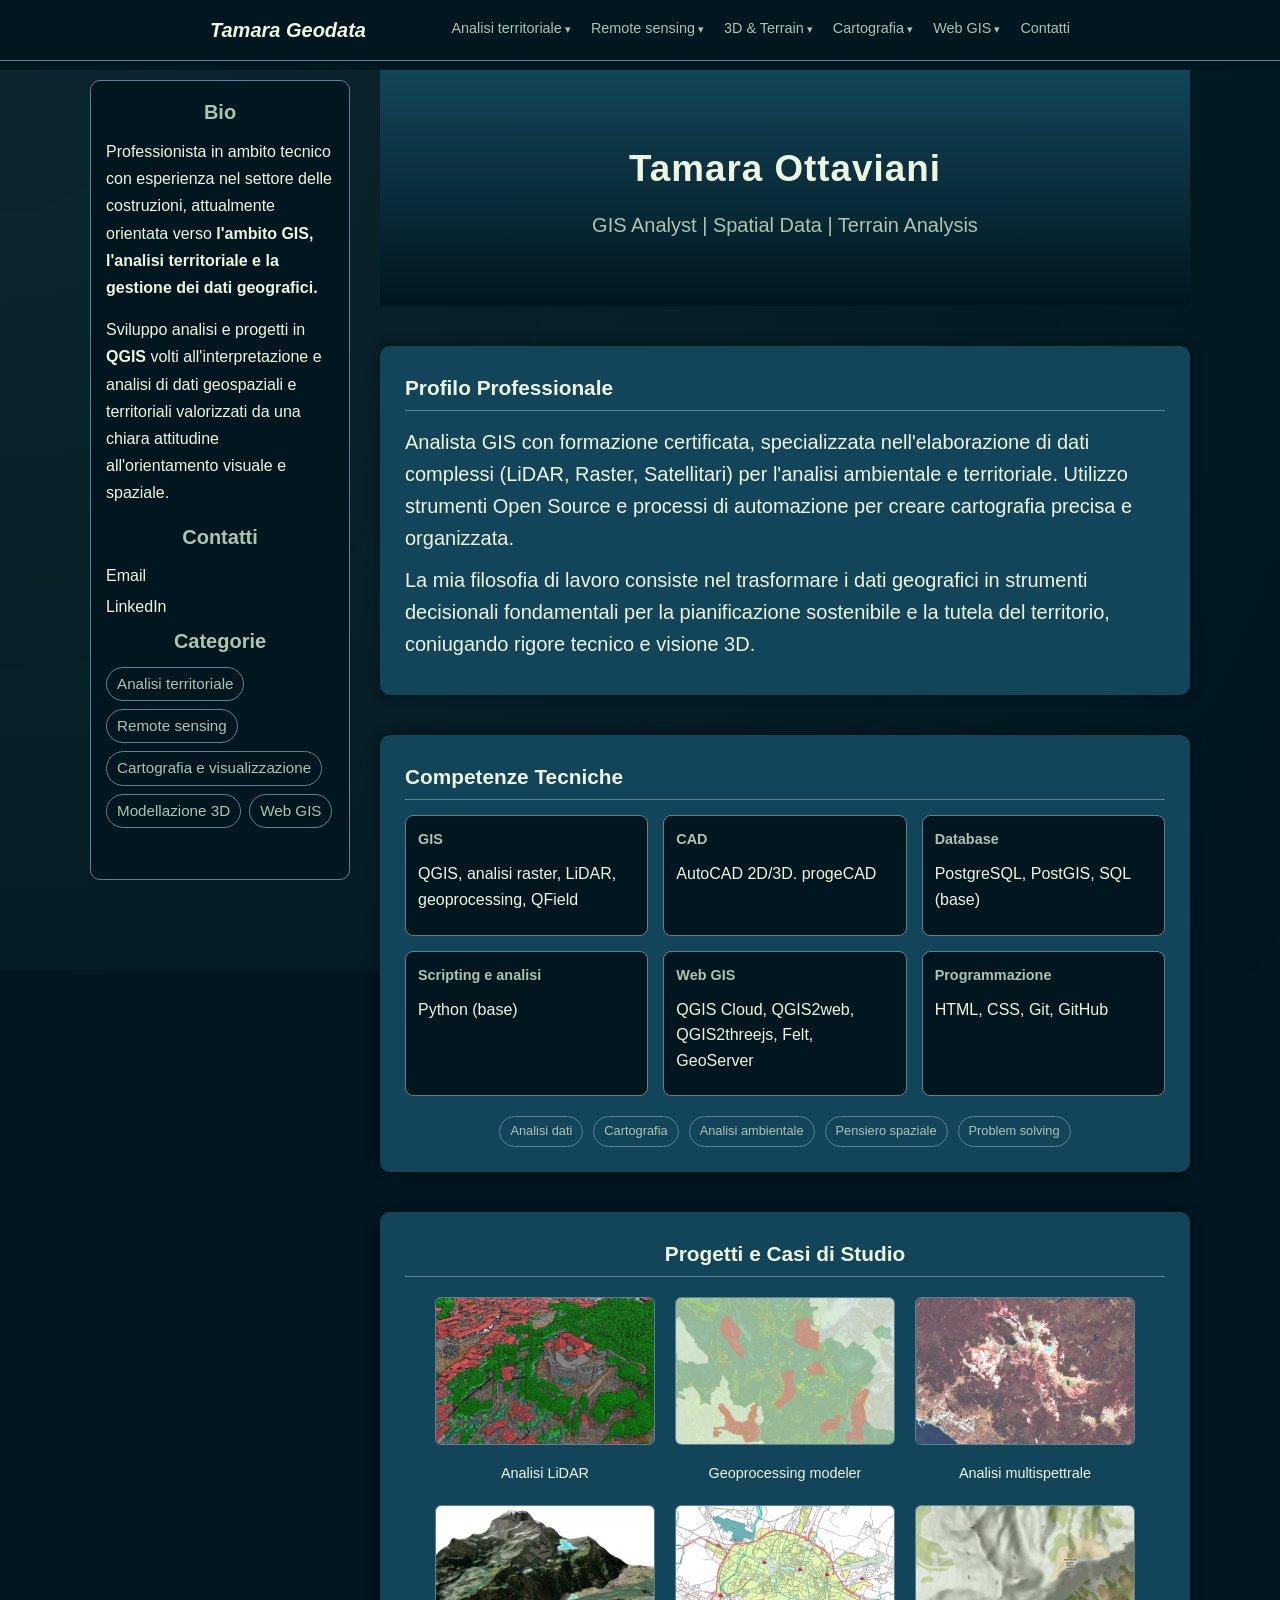
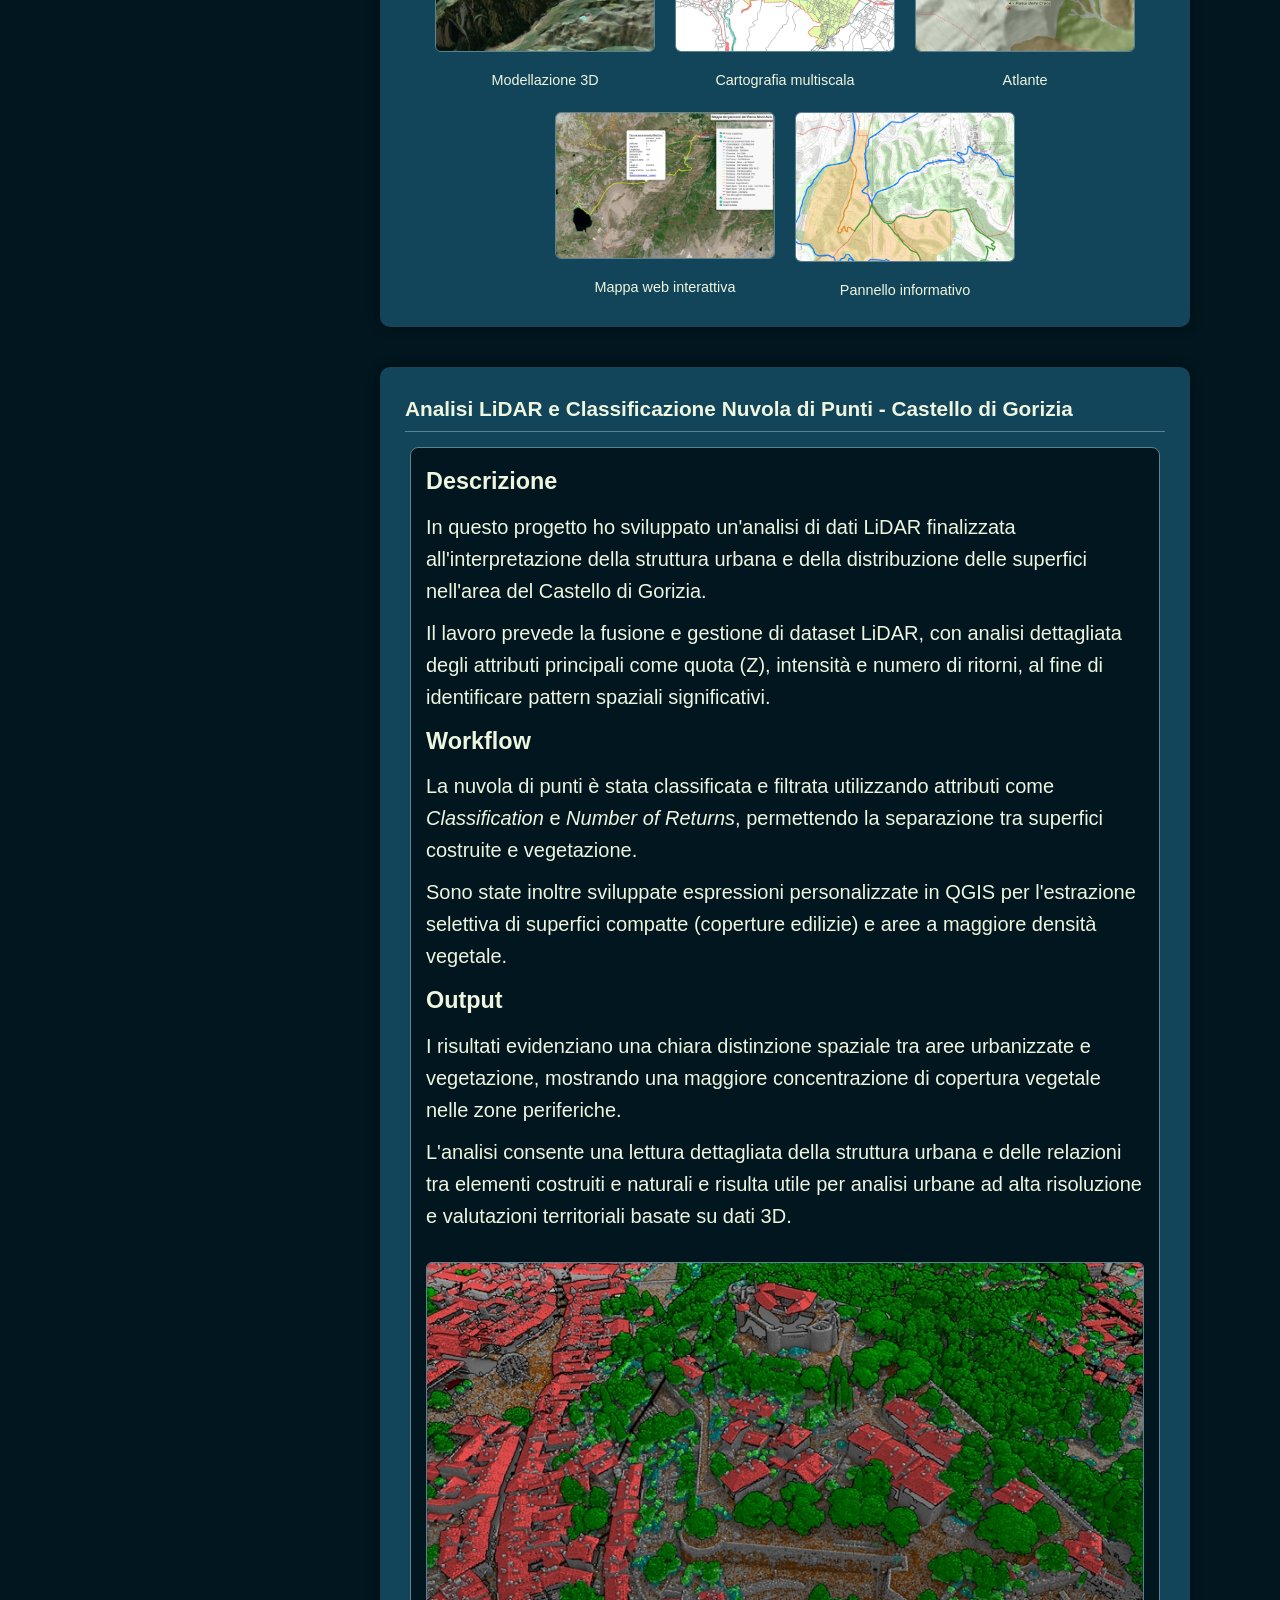
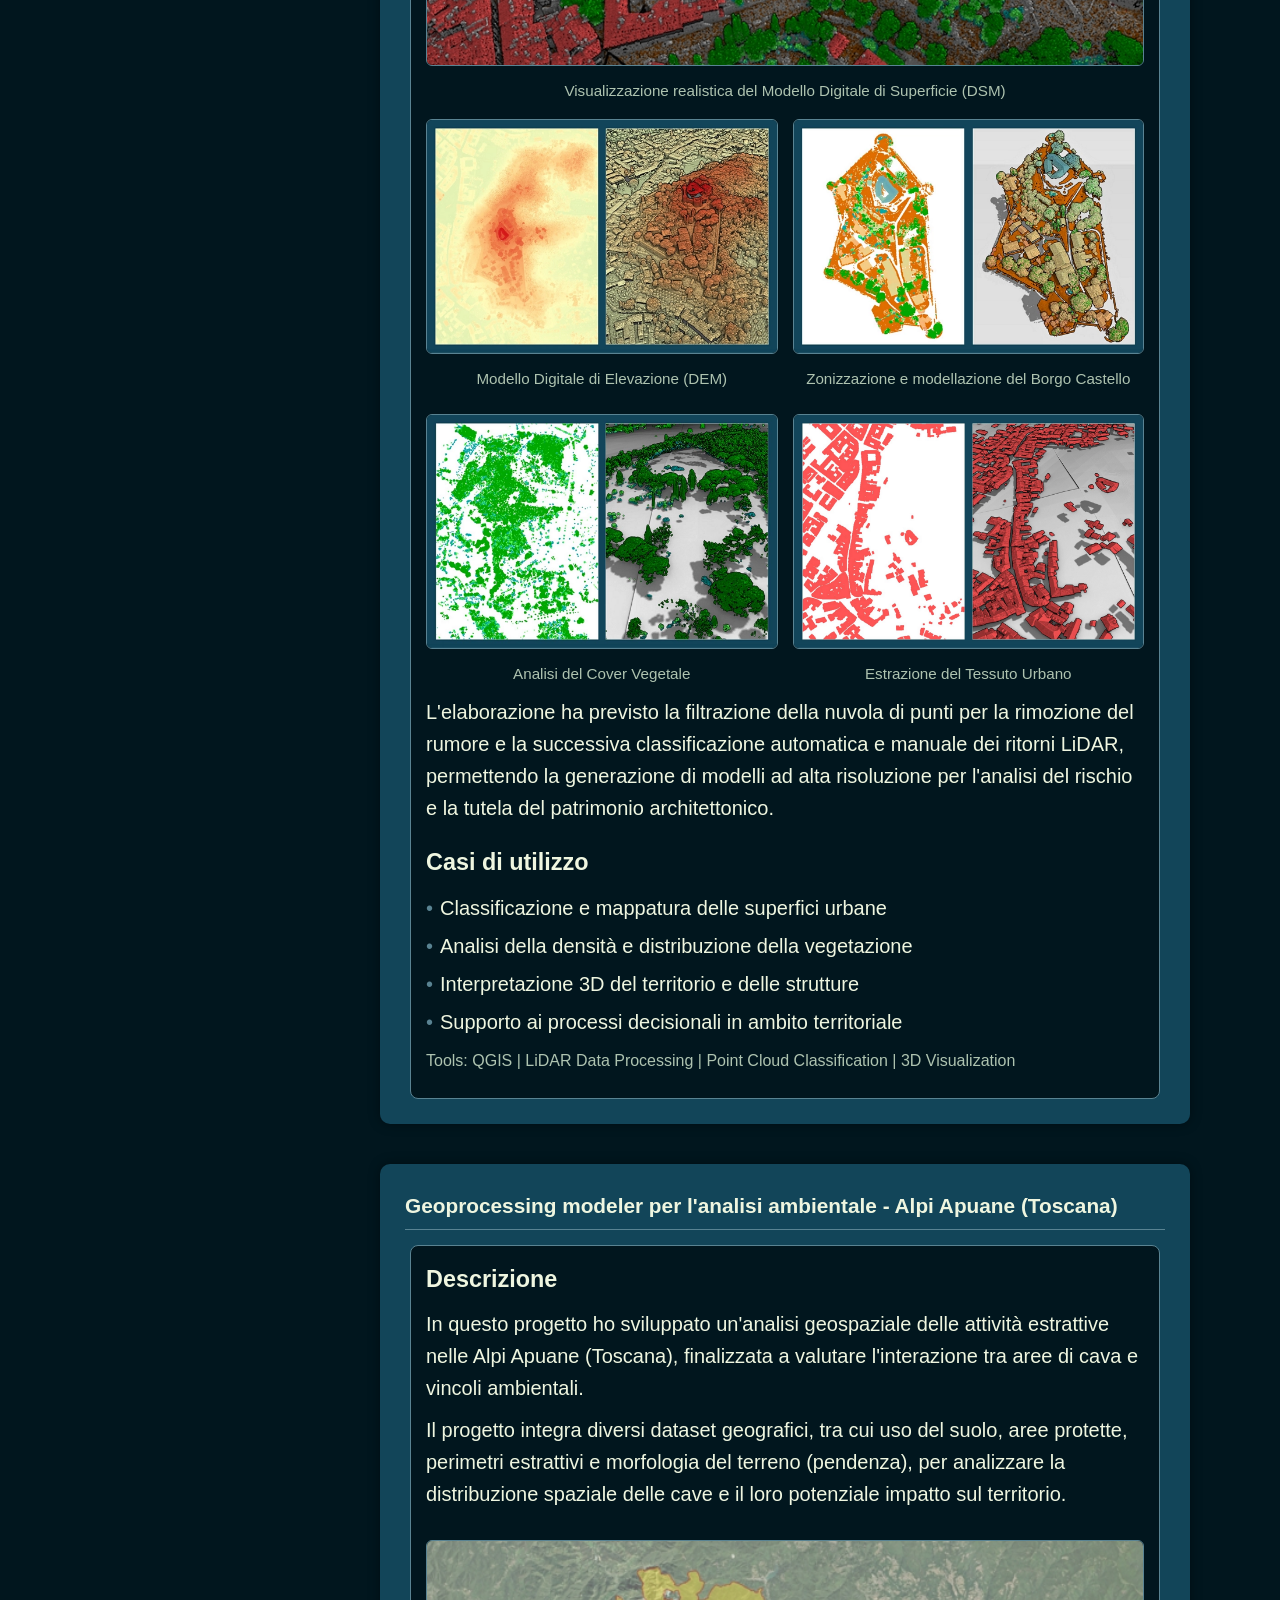
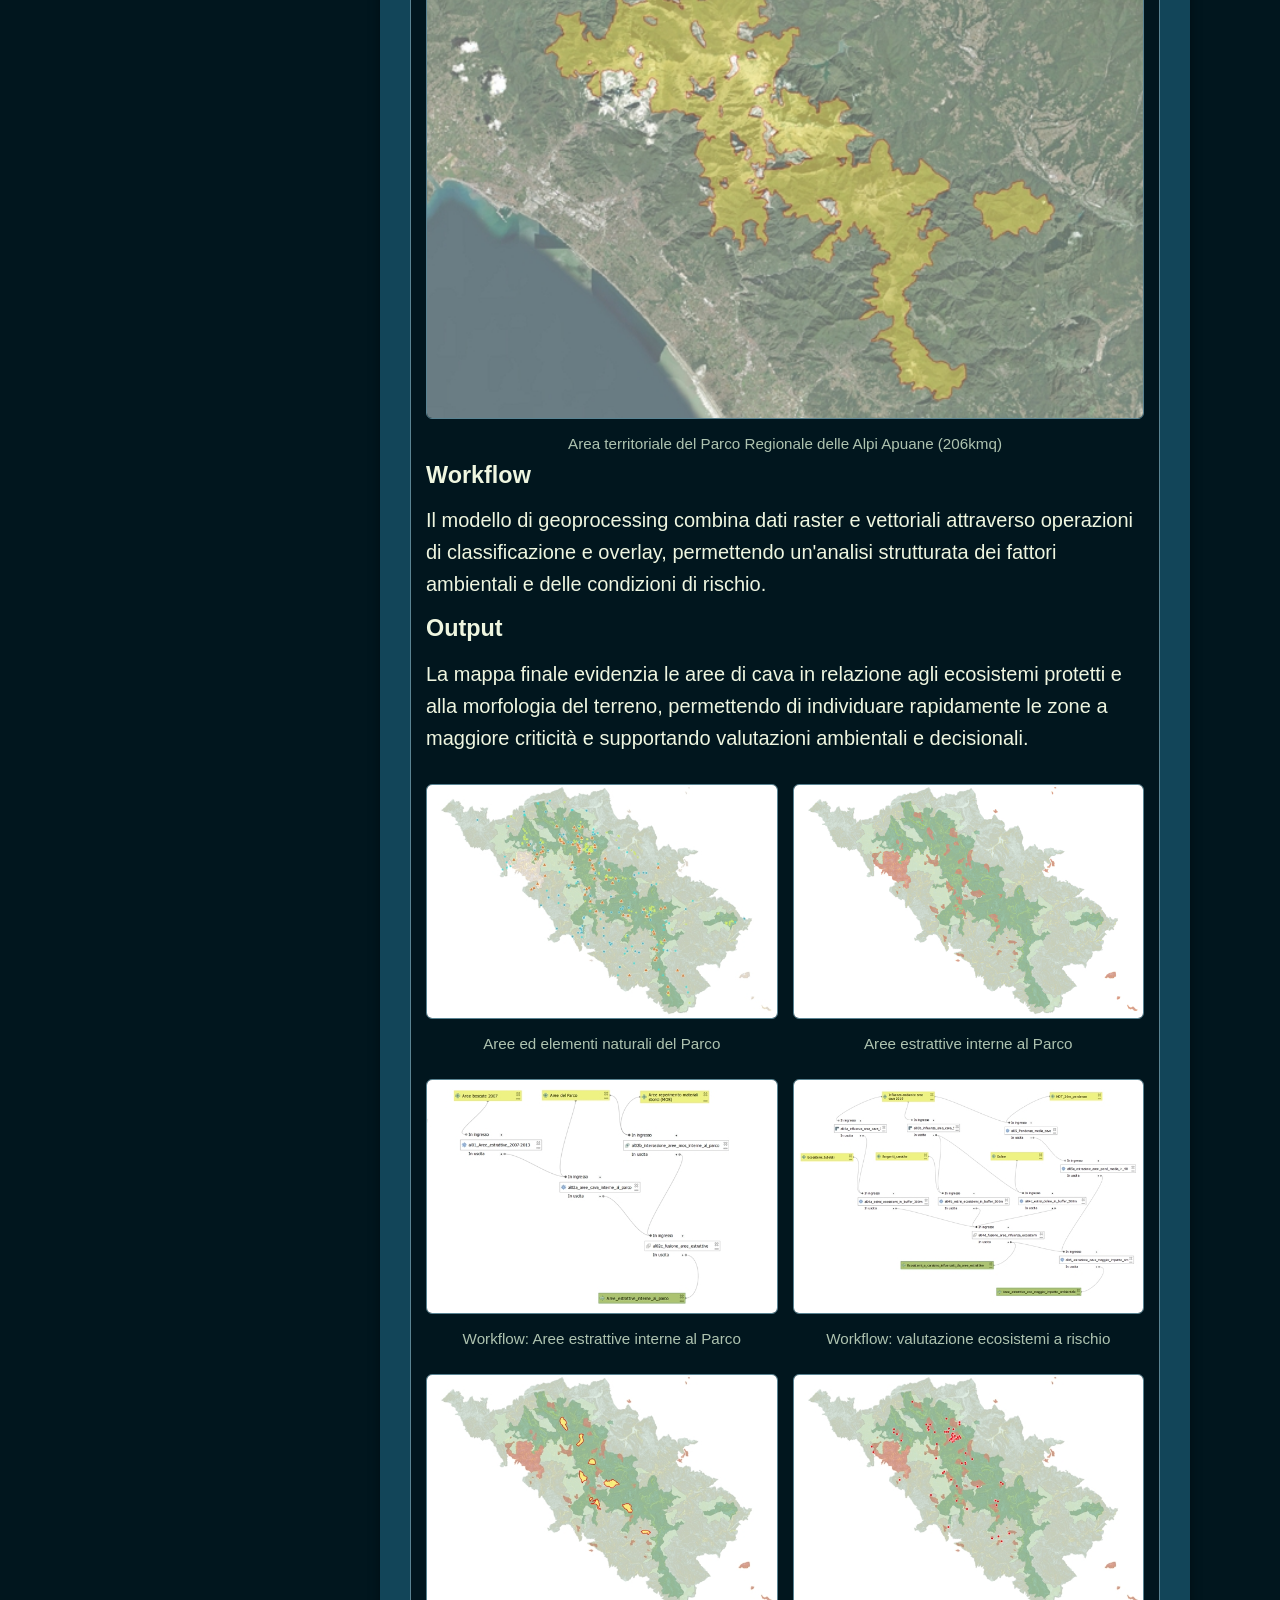
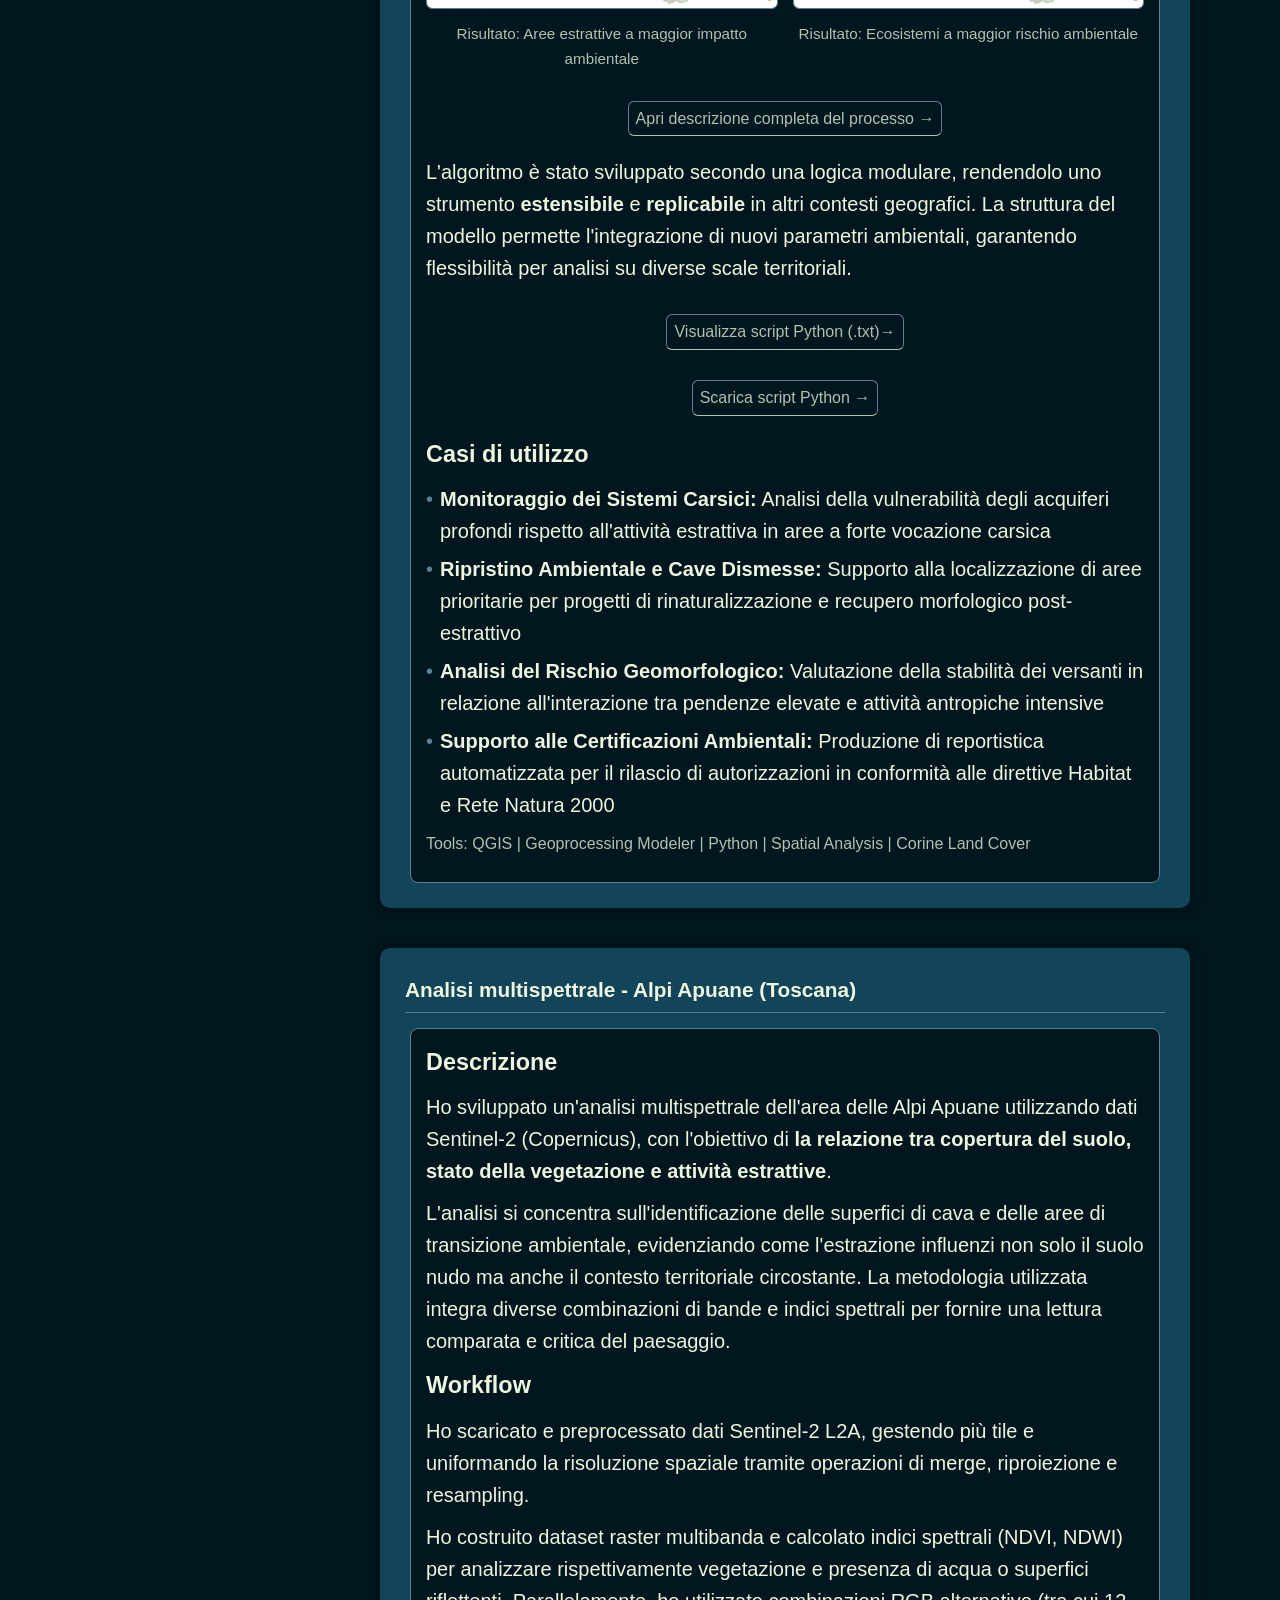
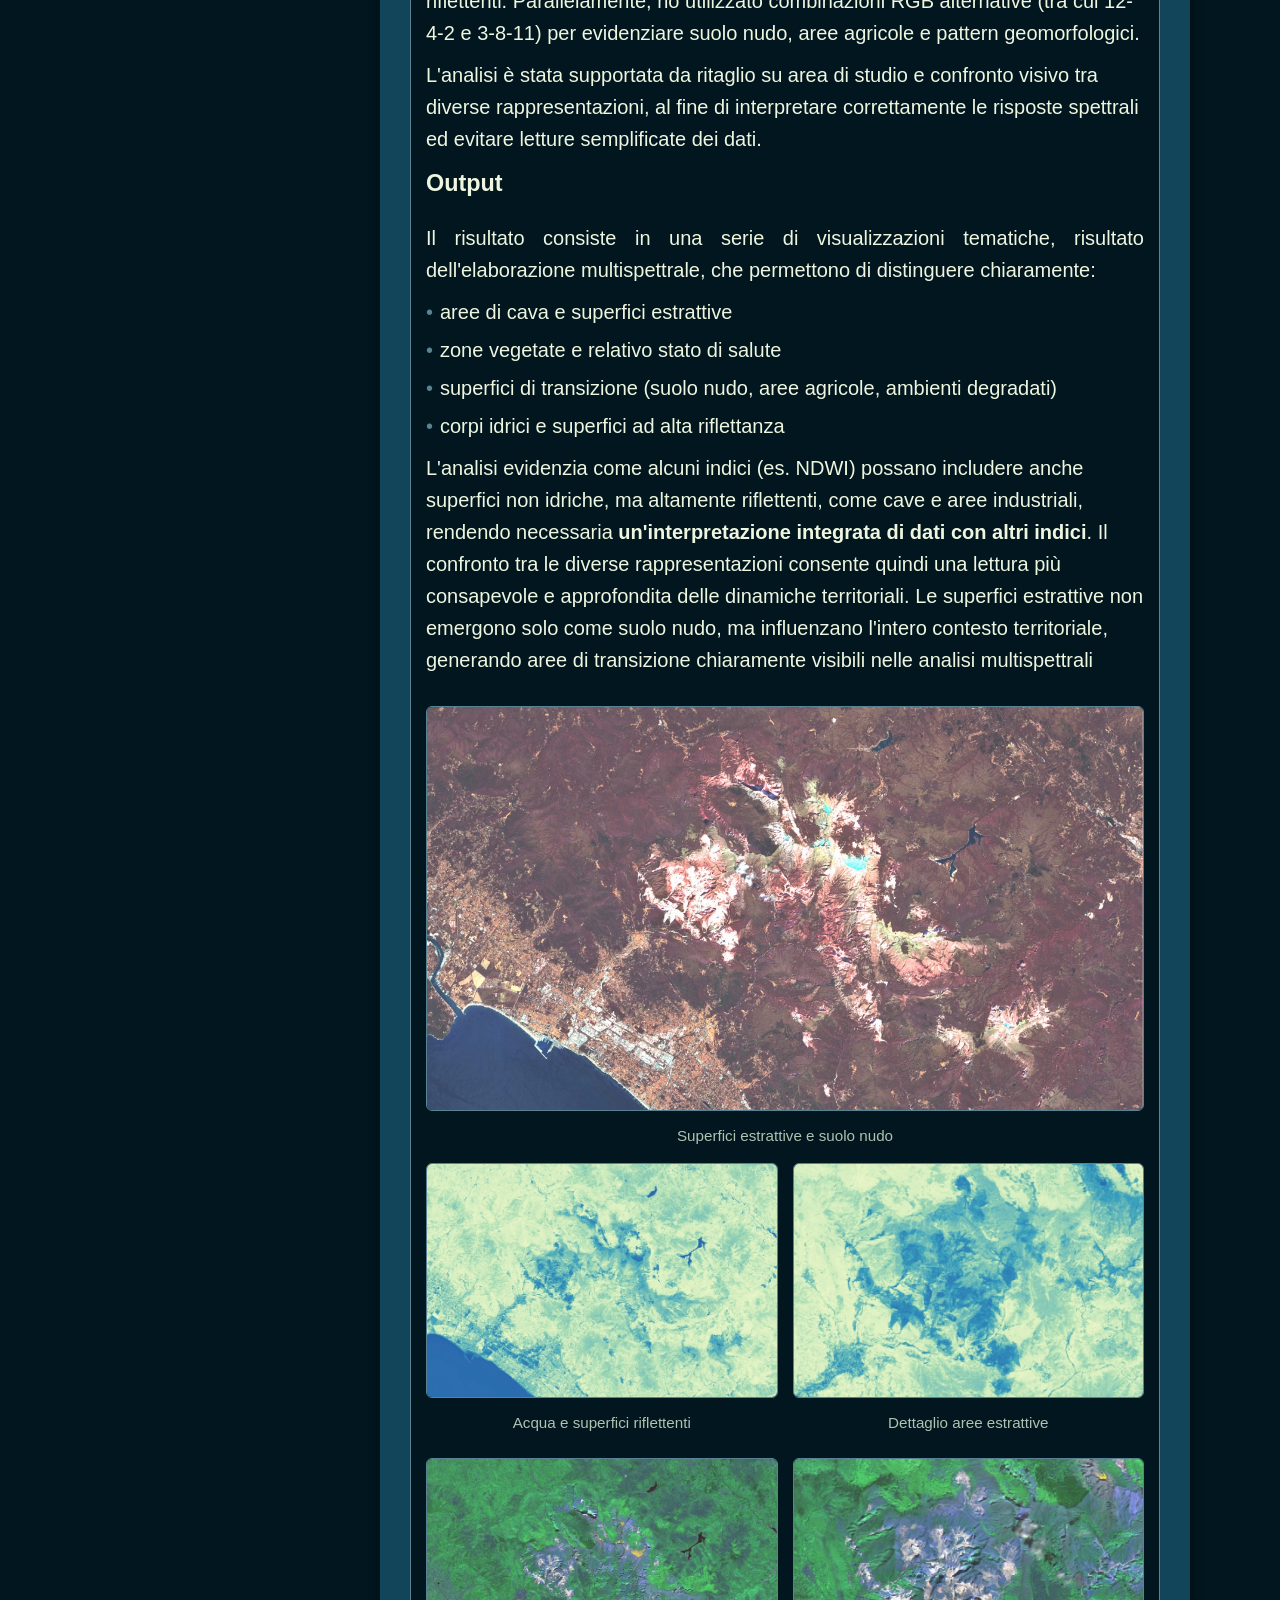
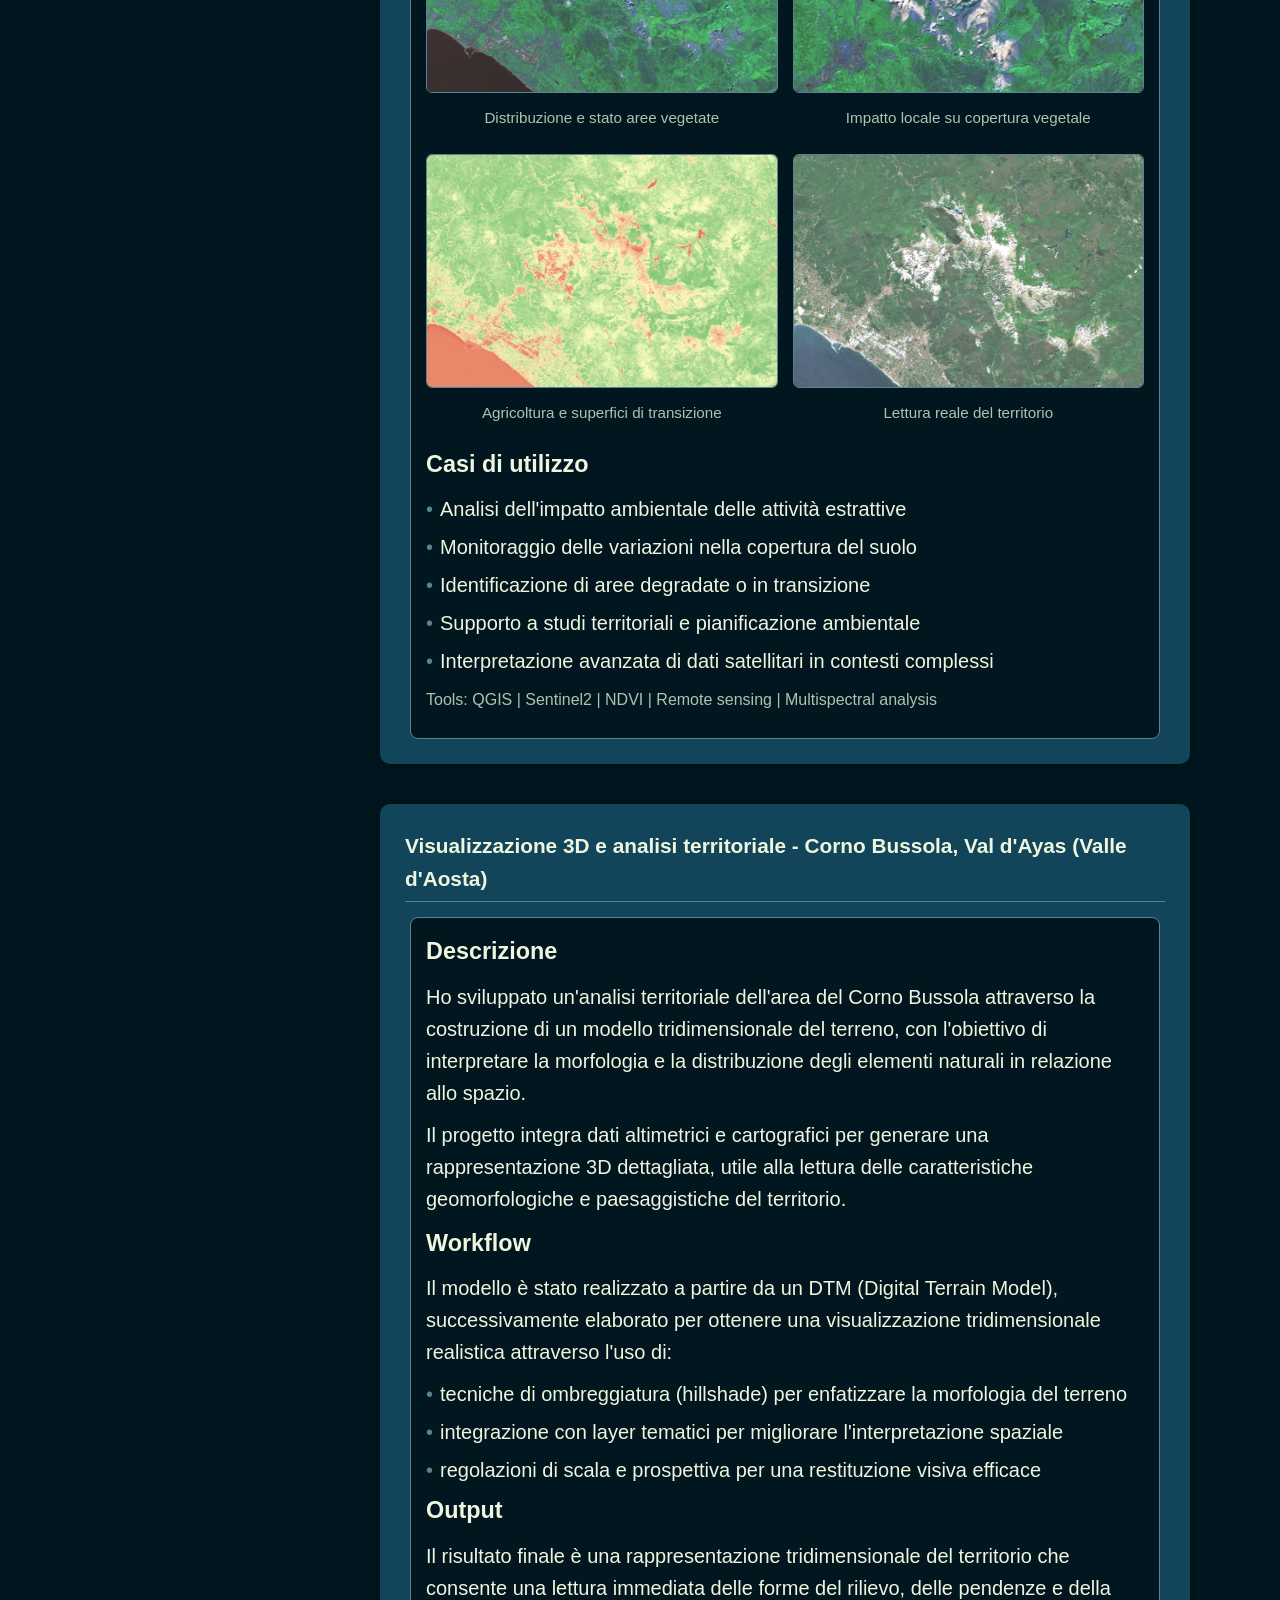
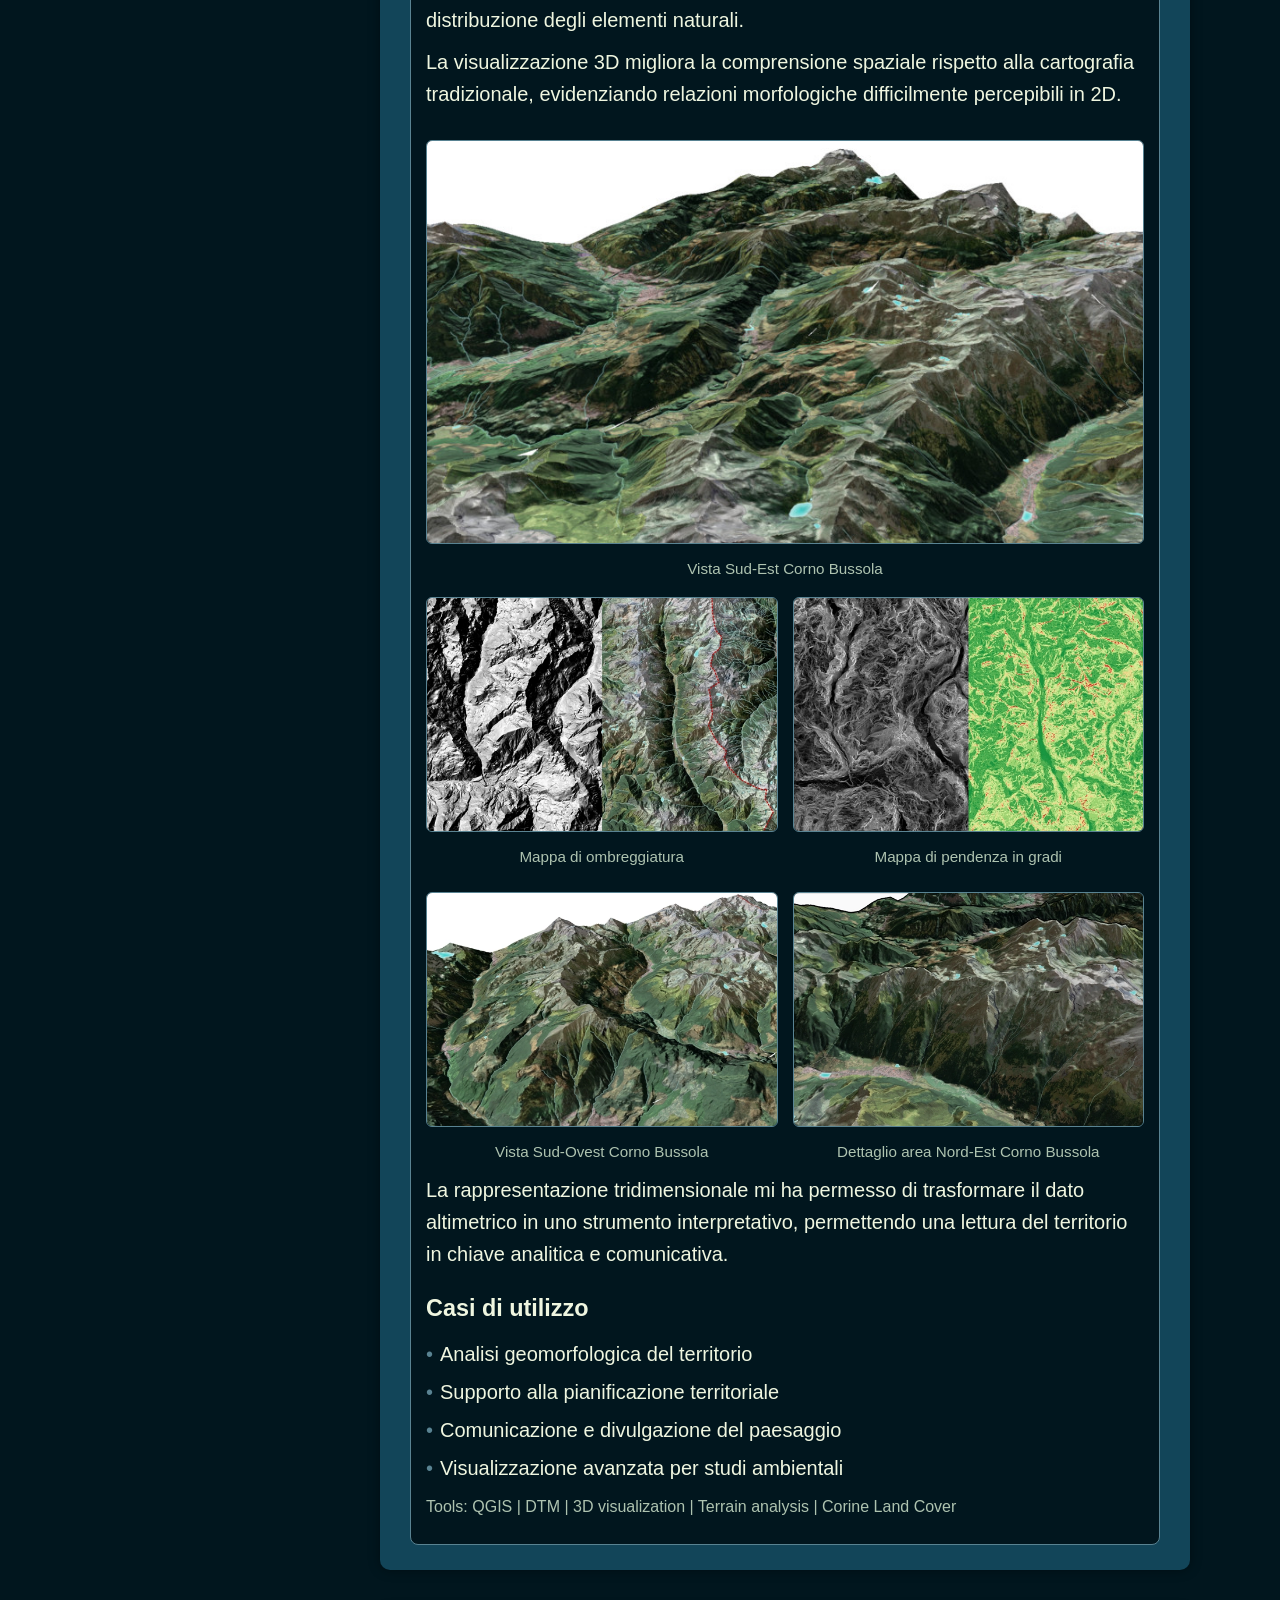
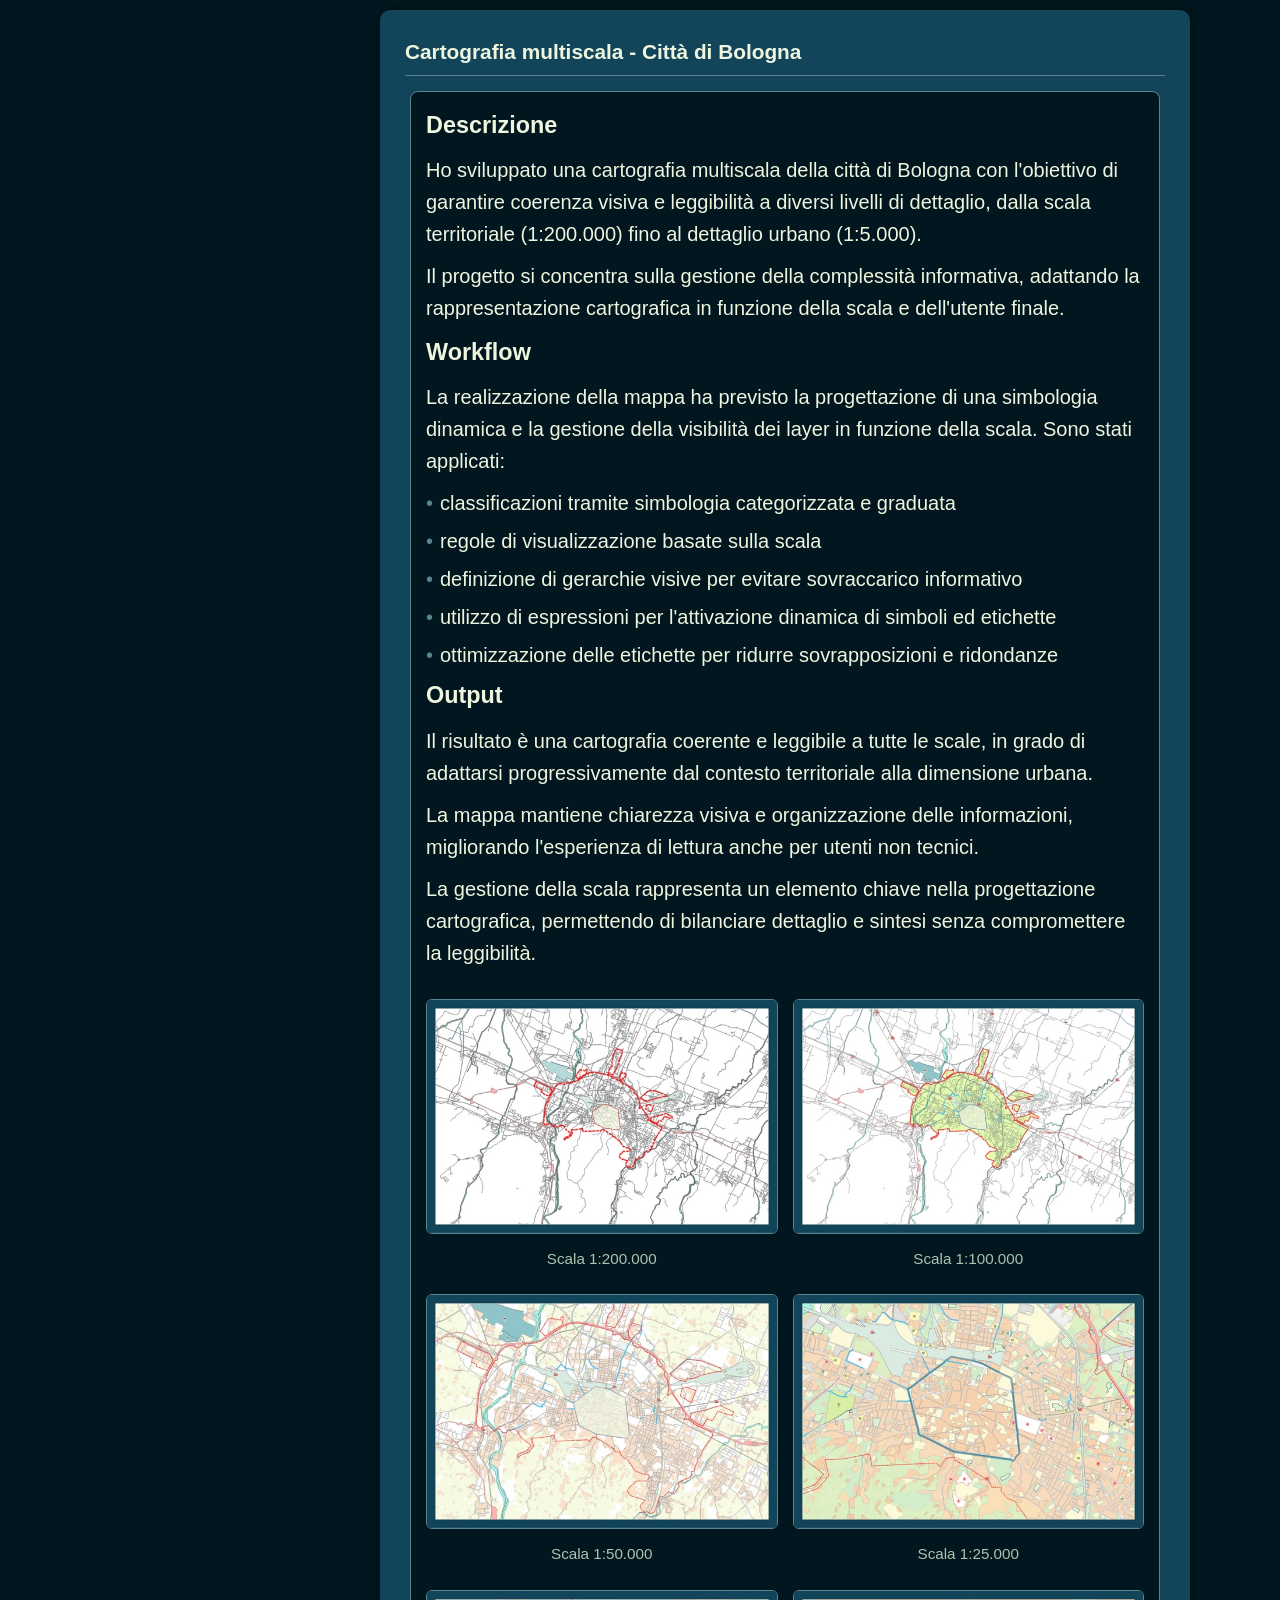
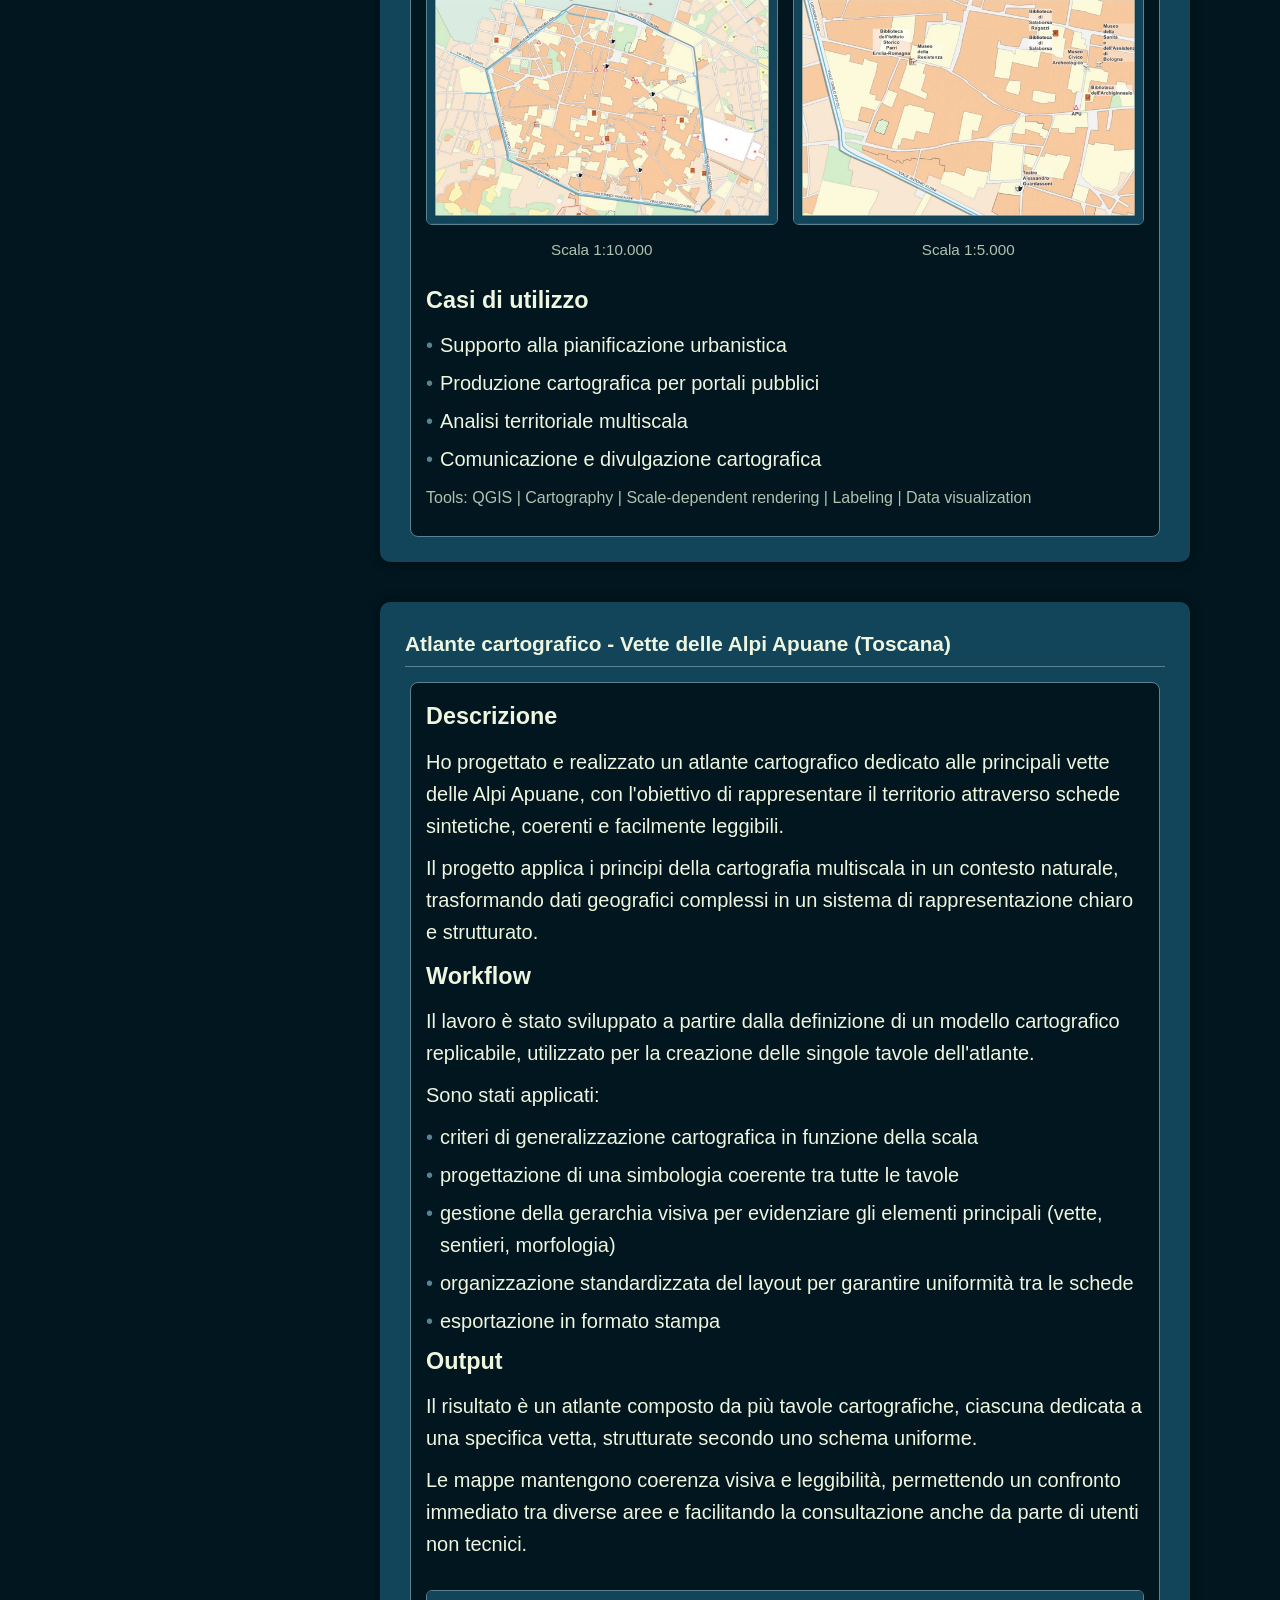
==== commit 53a5e02d: "Fix: correzioni estensioni immagini LiDAR e formattazione testo." ====
--- a/index.html
+++ b/index.html
@@ -305,7 +305,7 @@
 
         <div>
         <img src="images/01_lidar/02_grid_vegetazione_costruzioni_focus.webp" 
-        data-full="images/01_lidar/02_grid_vegetazione_costruzioni_focus.jpg" 
+        data-full="images/01_lidar/02_grid_vegetazione_costruzioni_focus.JPG" 
         data-caption="Zonizzazione e modellazione del Borgo Castello: Estrazione tematica dell'area monumentale e classificazione funzionale delle superfici costruite rispetto al contesto verde circostante."
         class="clickable-image" alt="Zonizzazione e modellazione del Borgo Castello">
         <p class="label">Zonizzazione e modellazione del Borgo Castello</p>
@@ -313,7 +313,7 @@
 
         <div>
         <img src="images/01_lidar/03_grid_vegetazione.webp" 
-        data-full="images/01_lidar/03_grid_vegetazione.jpg" 
+        data-full="images/01_lidar/03_grid_vegetazione.JPG" 
         data-caption="Analisi del Cover Vegetale: Isolamento dei punti LiDAR relativi alla vegetazione (Canopy Height Model). La vista 3D a destra mostra il volume e l'altezza delle chiome, essenziali per valutare l'impatto del verde sui manufatti storici."
         class="clickable-image" alt="Analisi del Cover Vegetale">
         <p class="label">Analisi del Cover Vegetale</p>
@@ -321,7 +321,7 @@
 
         <div>
         <img src="images/01_lidar/04_grid_fabbricati.webp" 
-        data-full="images/01_lidar/04_grid_fabbricati.jpg" 
+        data-full="images/01_lidar/04_grid_fabbricati.JPG" 
         data-caption="Estrazione del Tessuto Urbano: Isolamento delle superfici costruite (Building Extraction). La modellazione 3D permette l'analisi volumetrica degli edifici e l'allineamento dei fronti stradali nel borgo storico."
         class="clickable-image" alt="Estrazione del Tessuto Urbano">
         <p class="label">Estrazione del Tessuto Urbano</p>
@@ -496,7 +496,7 @@
     <li>superfici di transizione (suolo nudo, aree agricole, ambienti degradati)</li>
     <li>corpi idrici e superfici ad alta riflettanza</li>
     </ul>
-
+	</div>
     <p>L'analisi evidenzia come alcuni indici (es. NDWI) possano includere anche superfici non idriche, ma altamente riflettenti, come cave e aree industriali, rendendo necessaria <strong>un'interpretazione integrata di dati con altri indici</strong>. 
         Il confronto tra le diverse rappresentazioni consente quindi una lettura più consapevole e approfondita delle dinamiche territoriali. 
         Le superfici estrattive non emergono solo come suolo nudo, ma influenzano l'intero contesto territoriale, generando aree di transizione chiaramente visibili nelle analisi multispettrali</p>
@@ -1044,4 +1044,4 @@
 <script src="script.js"></script>
 
 </body>
-</html>+</html>
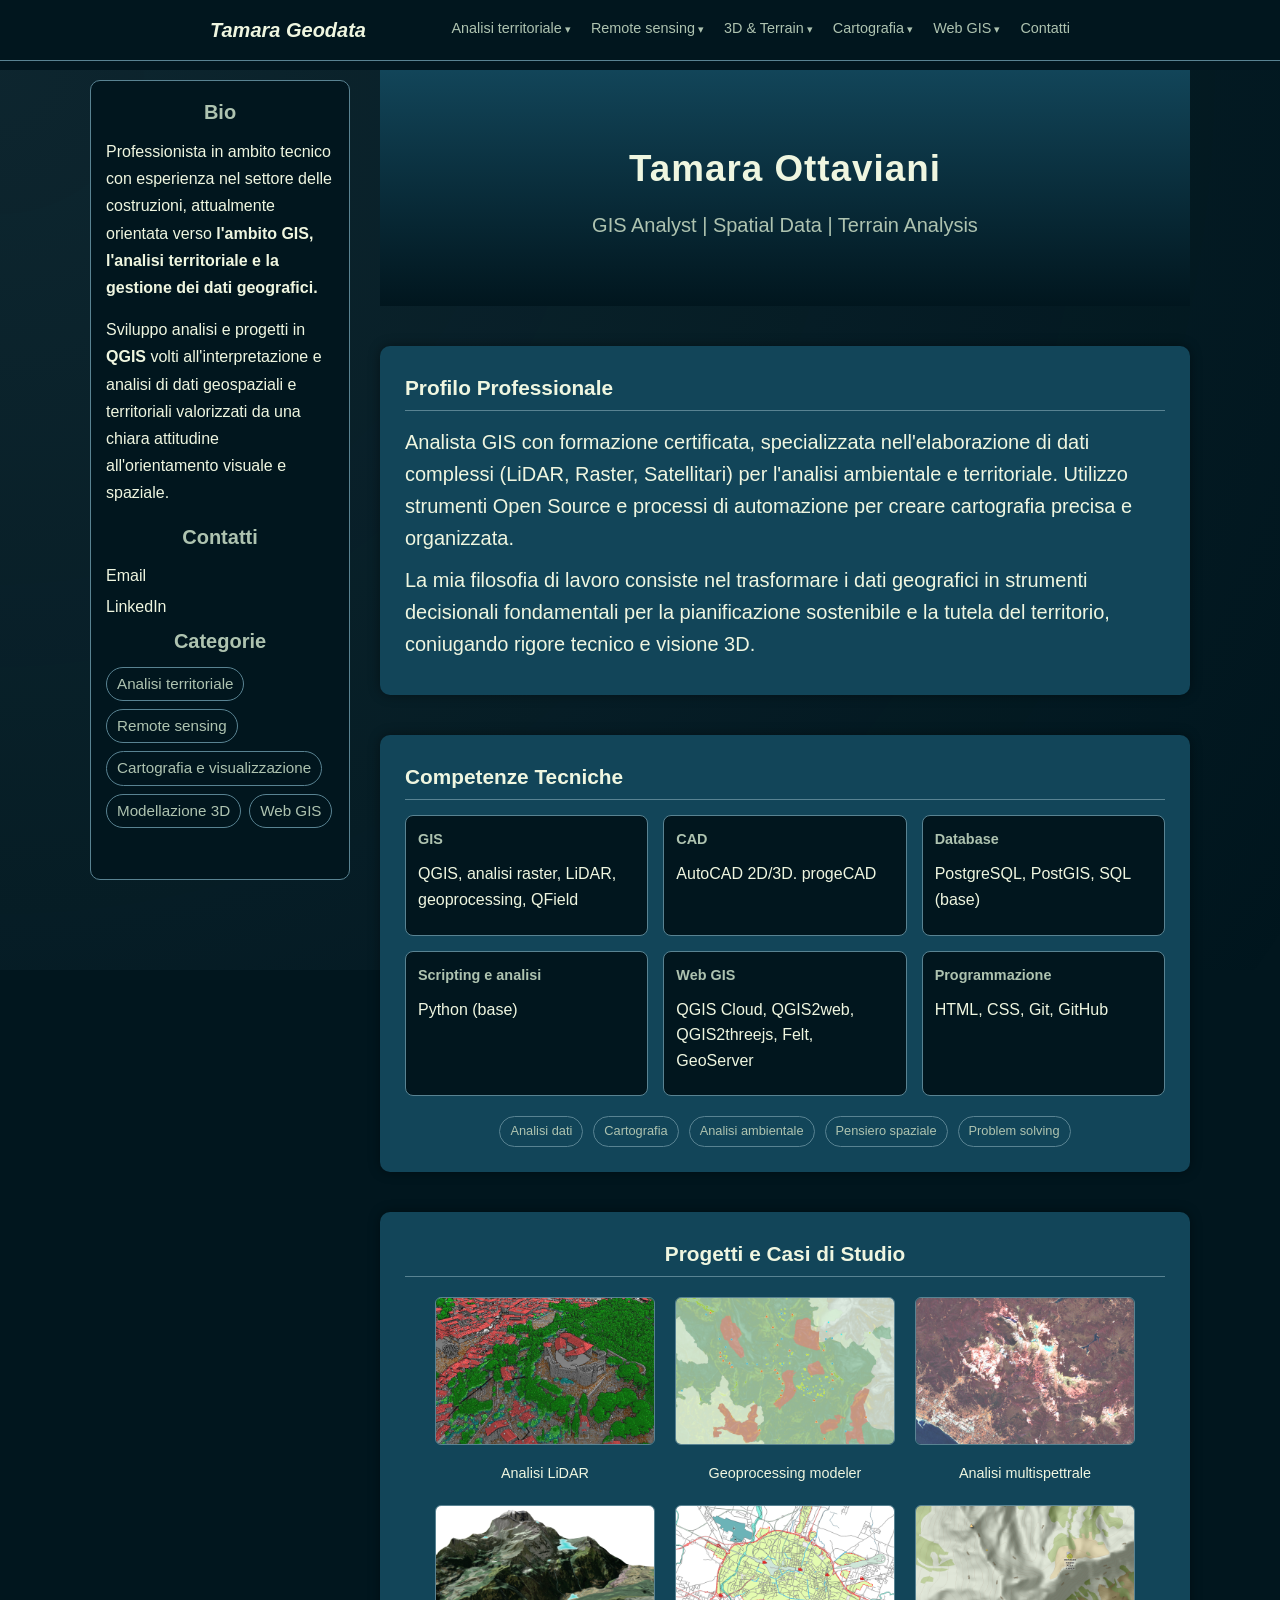
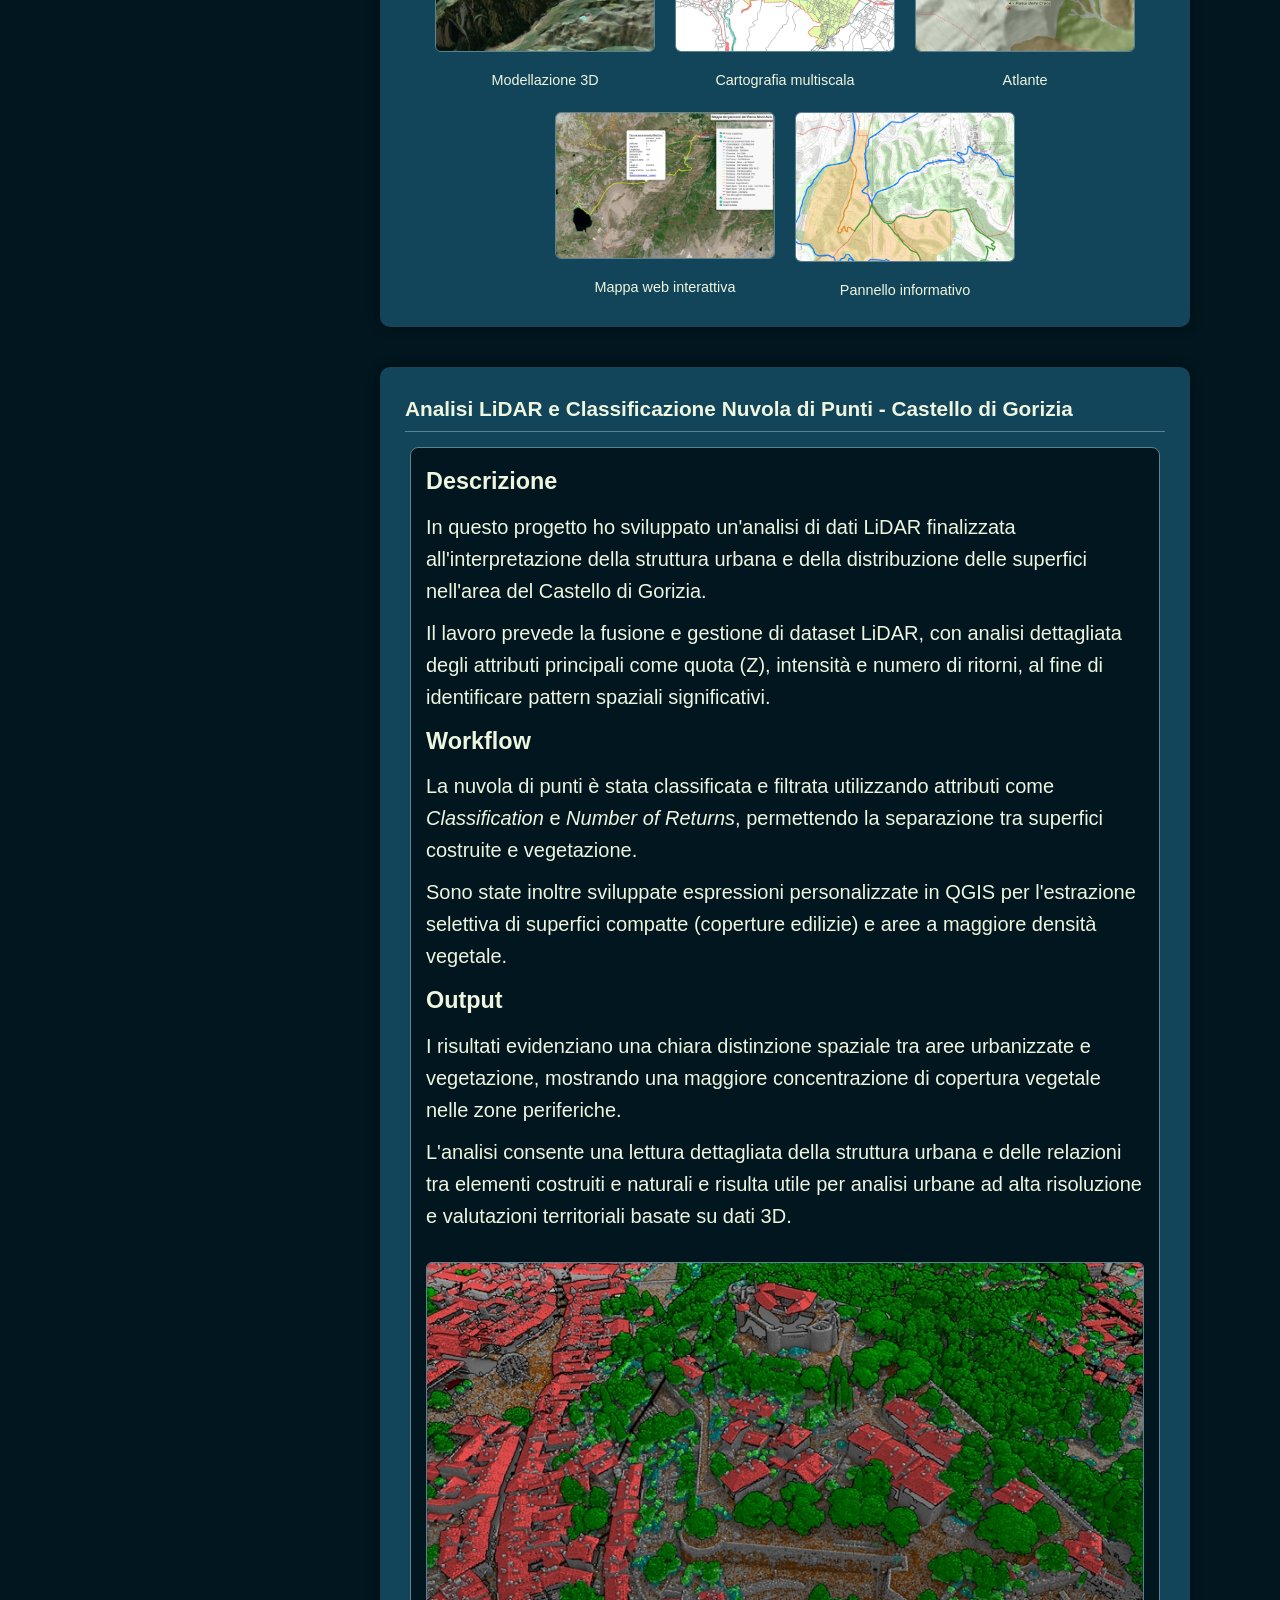
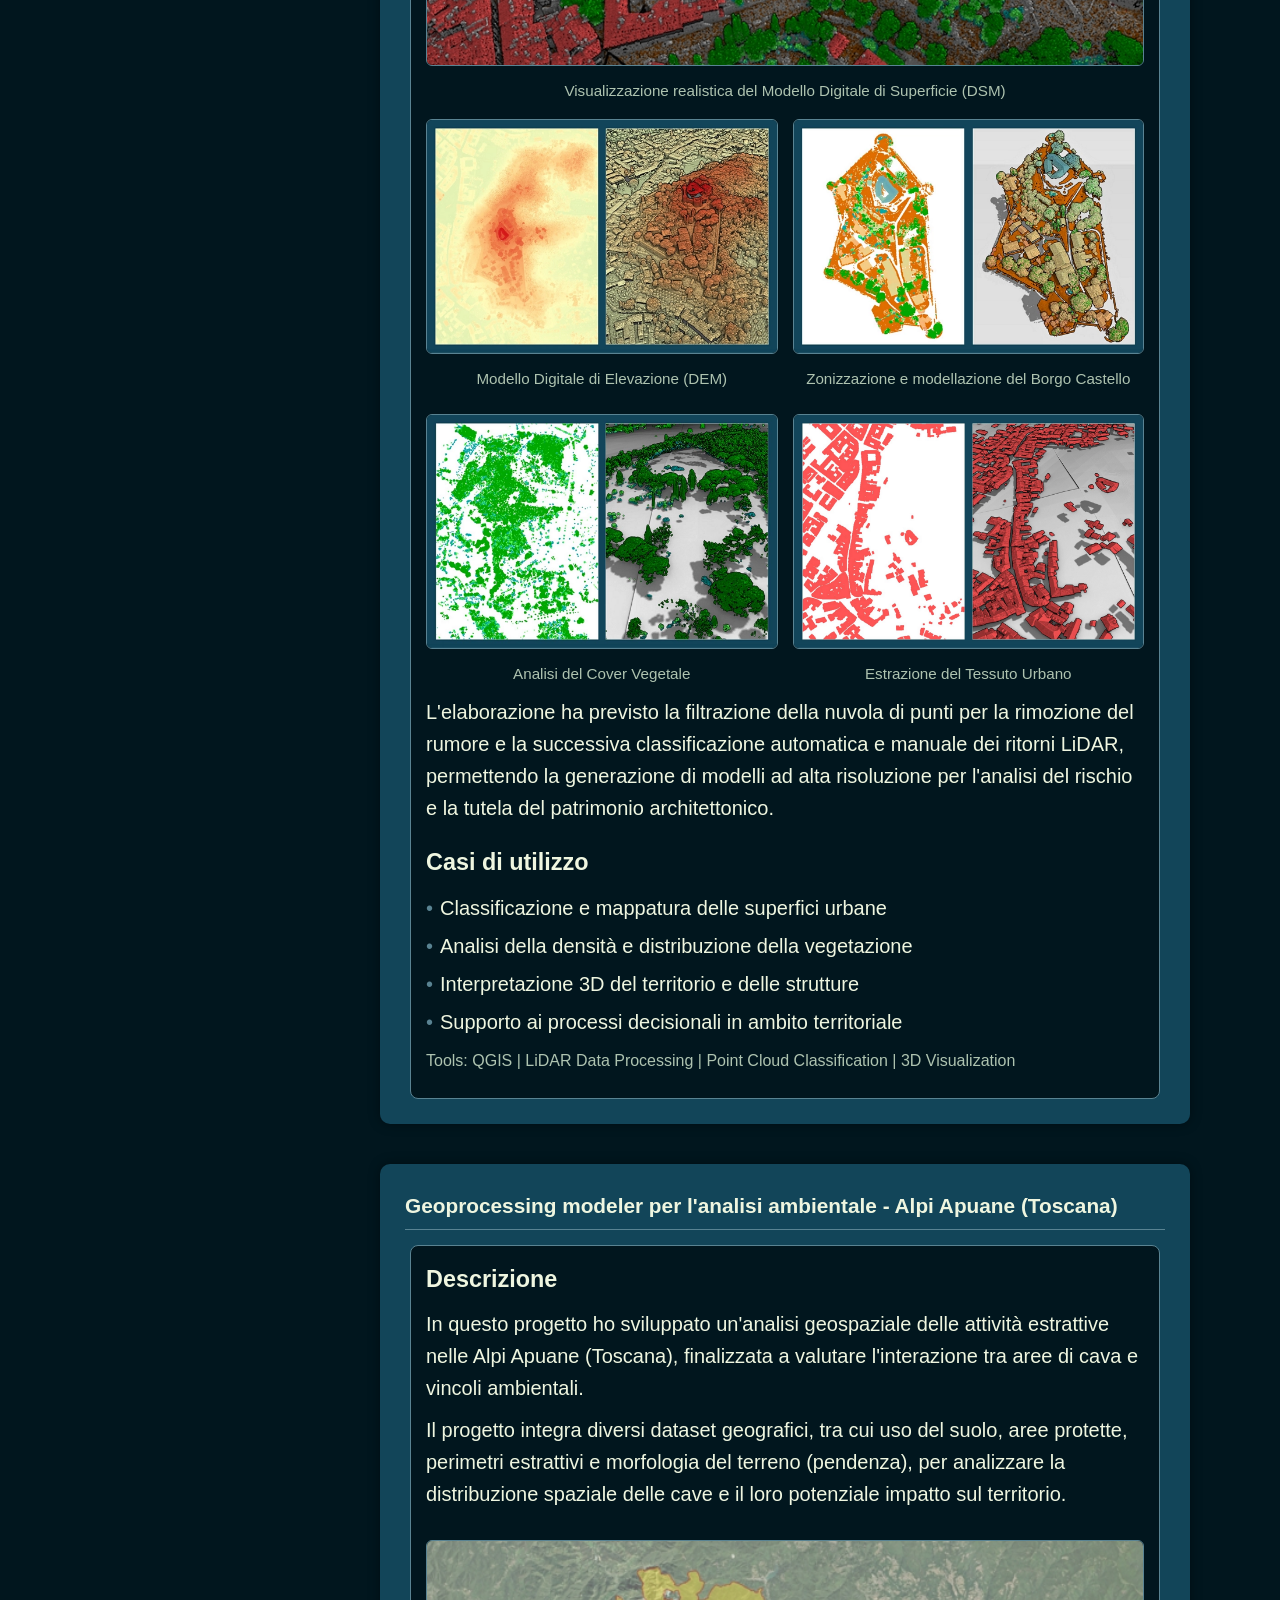
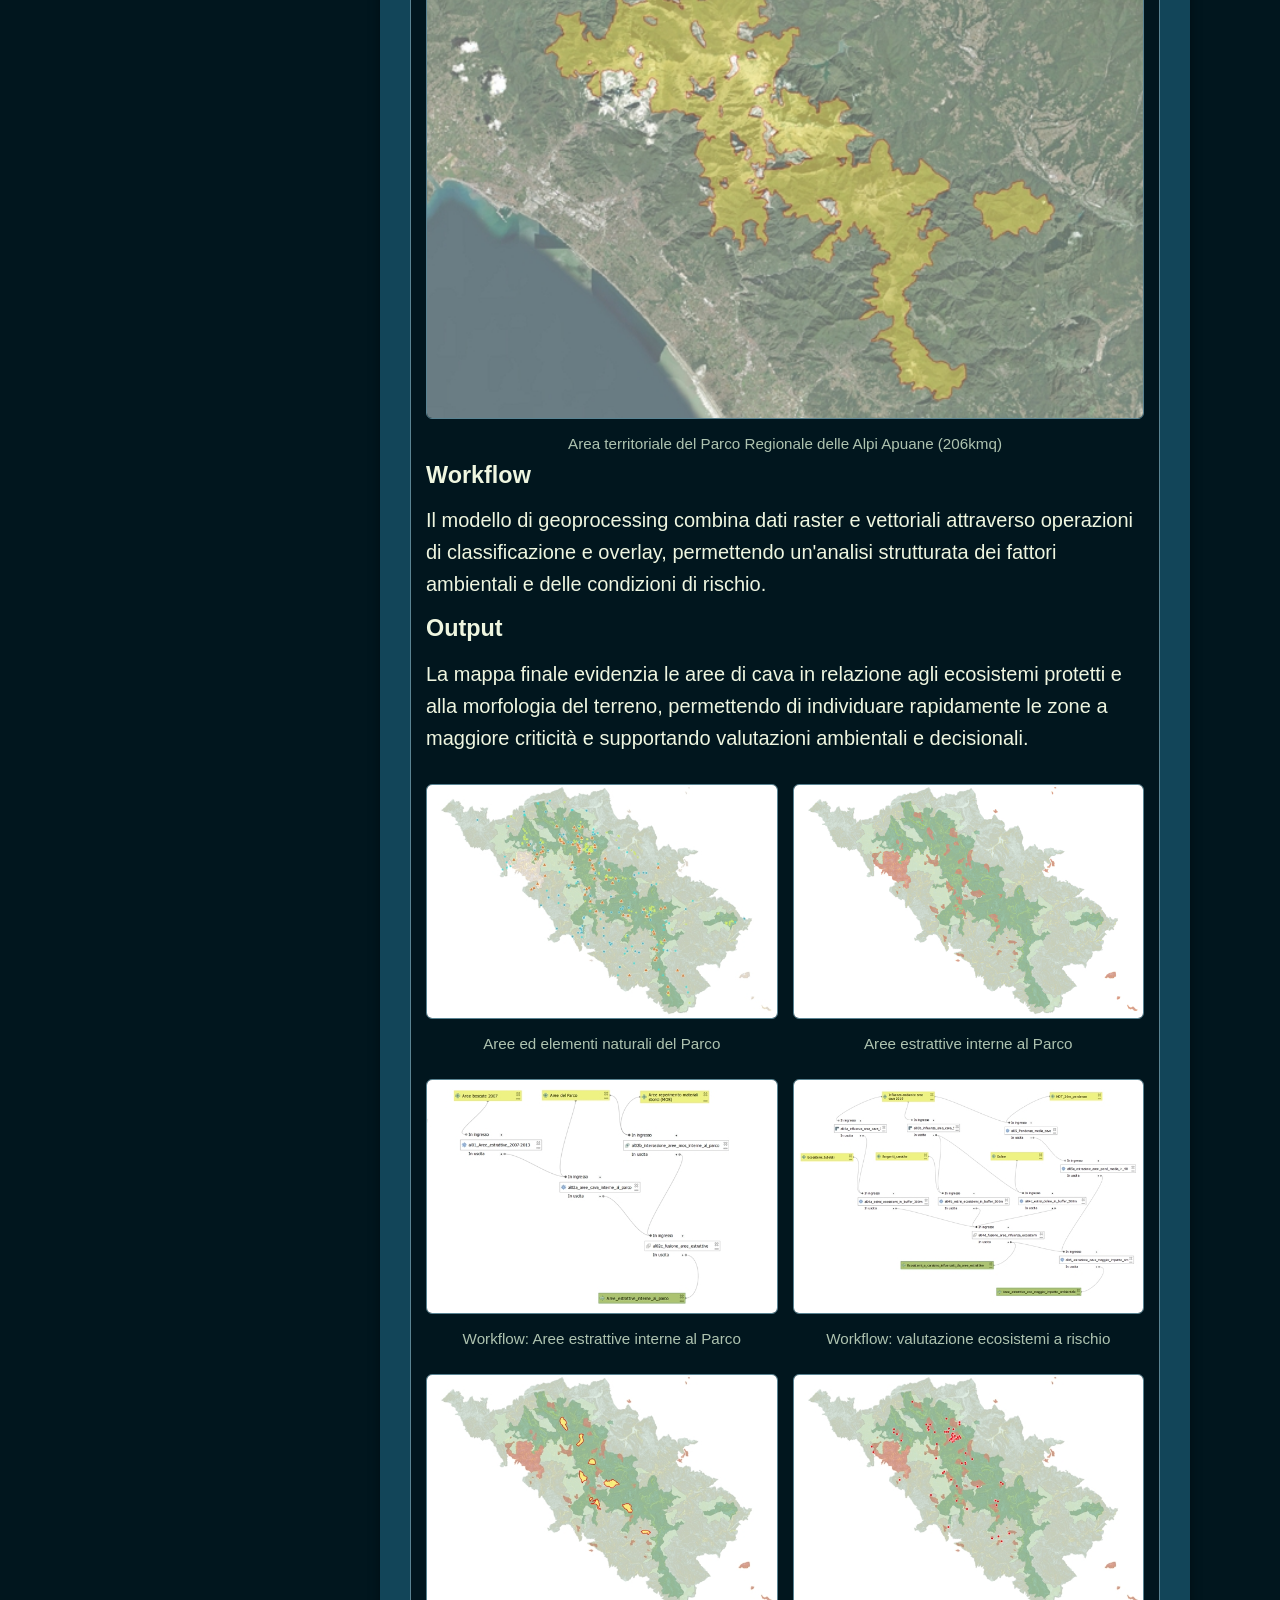
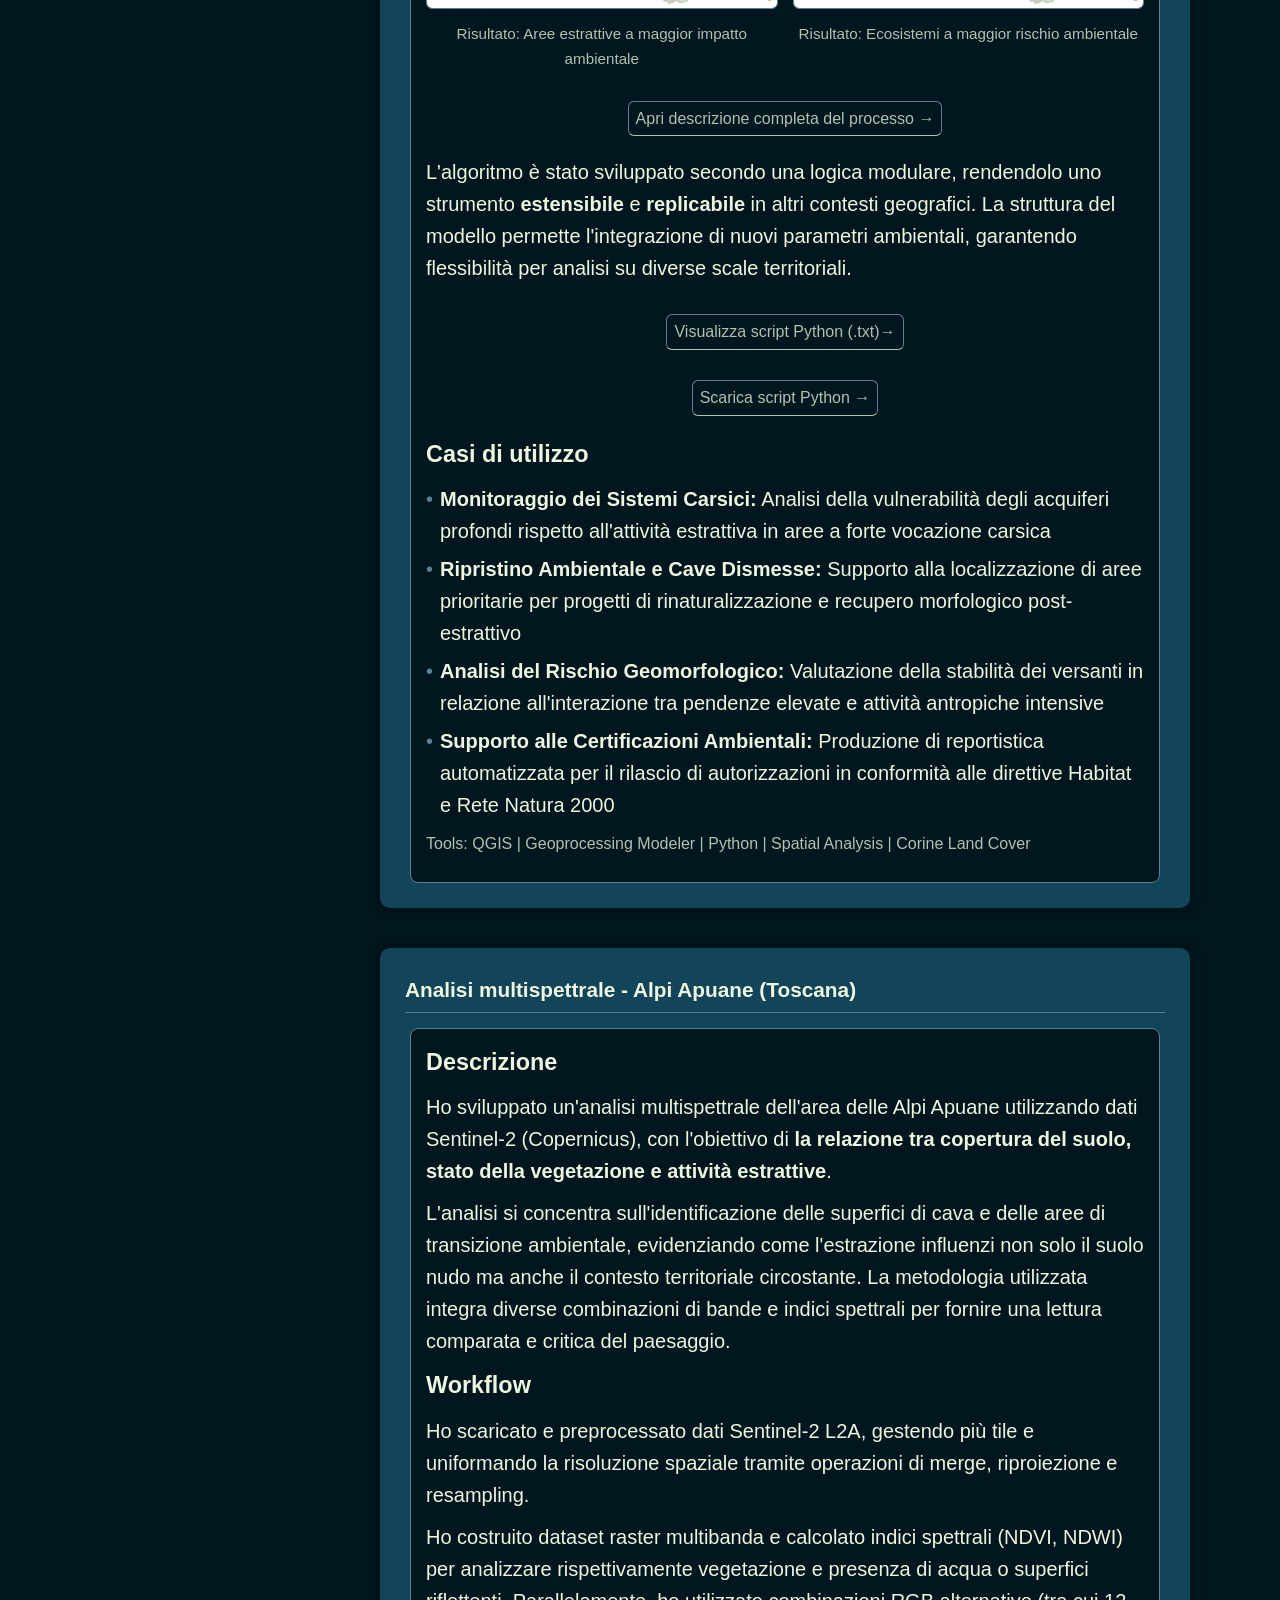
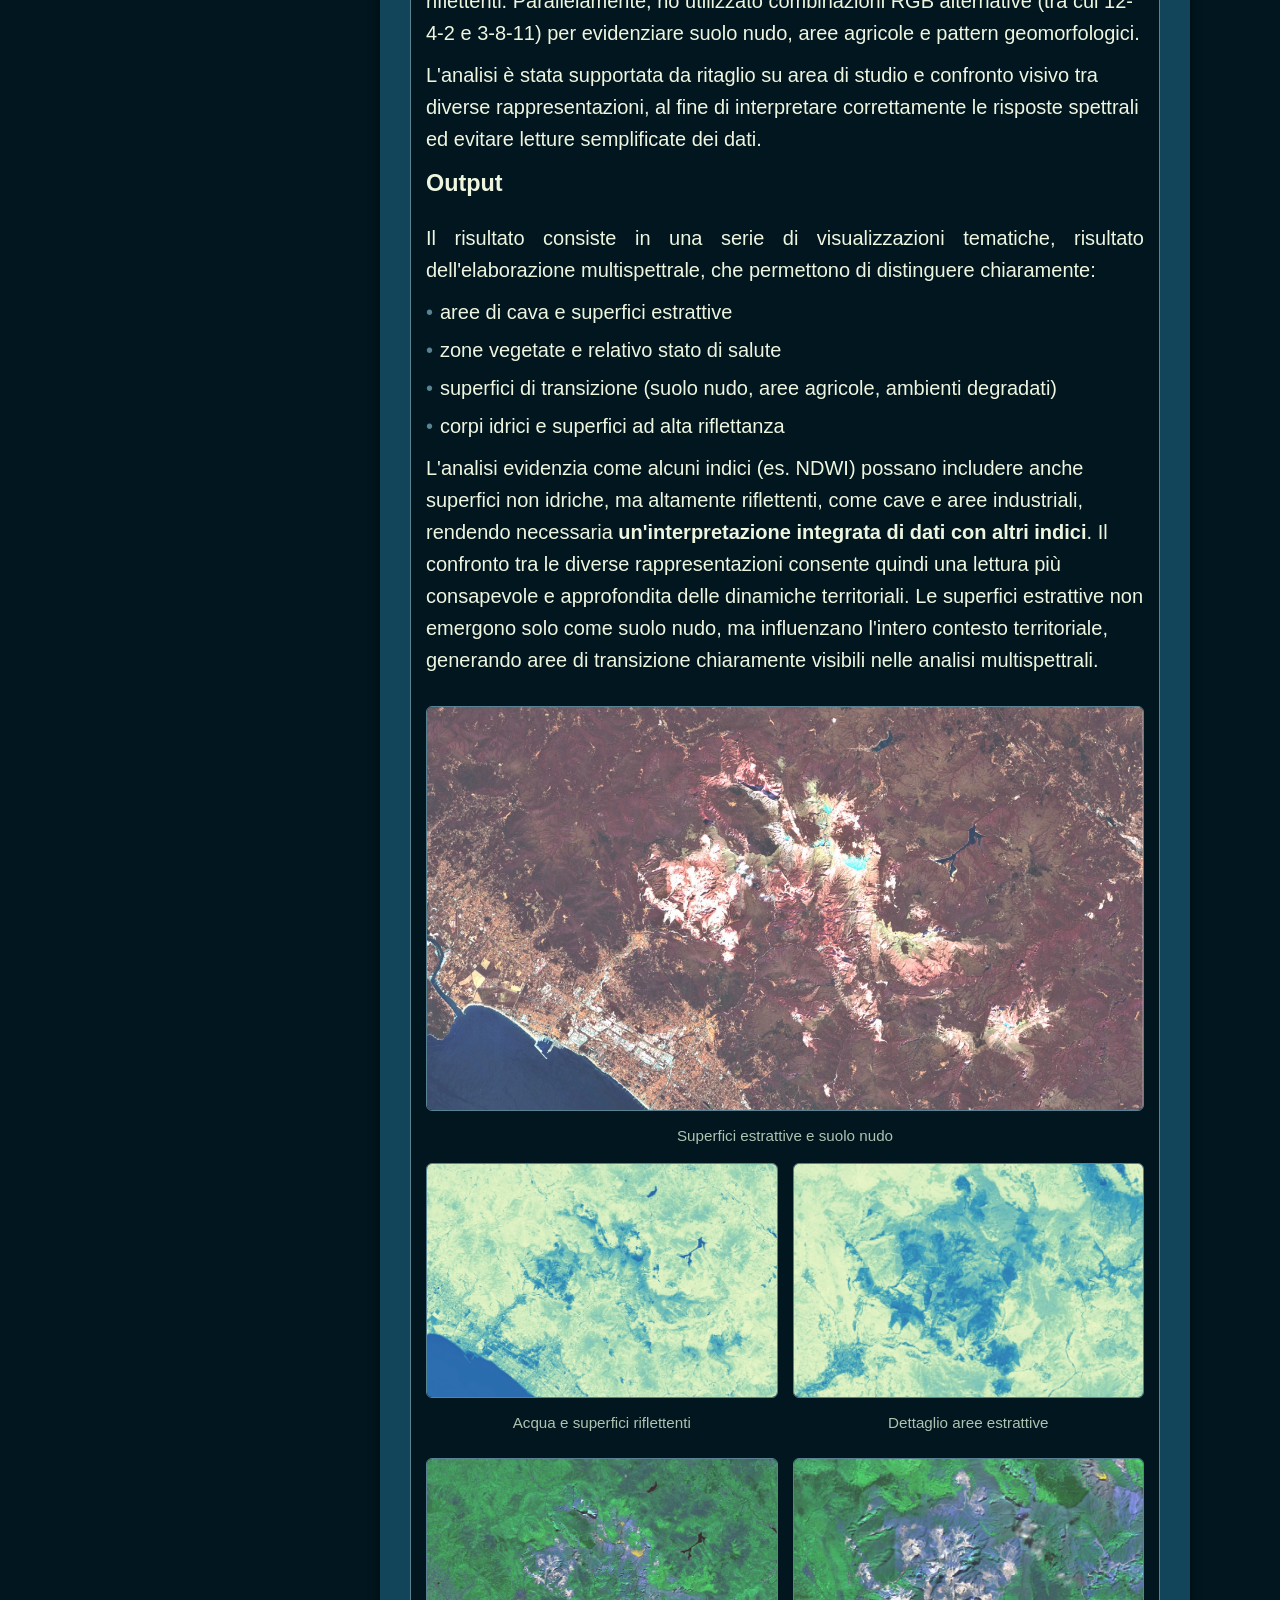
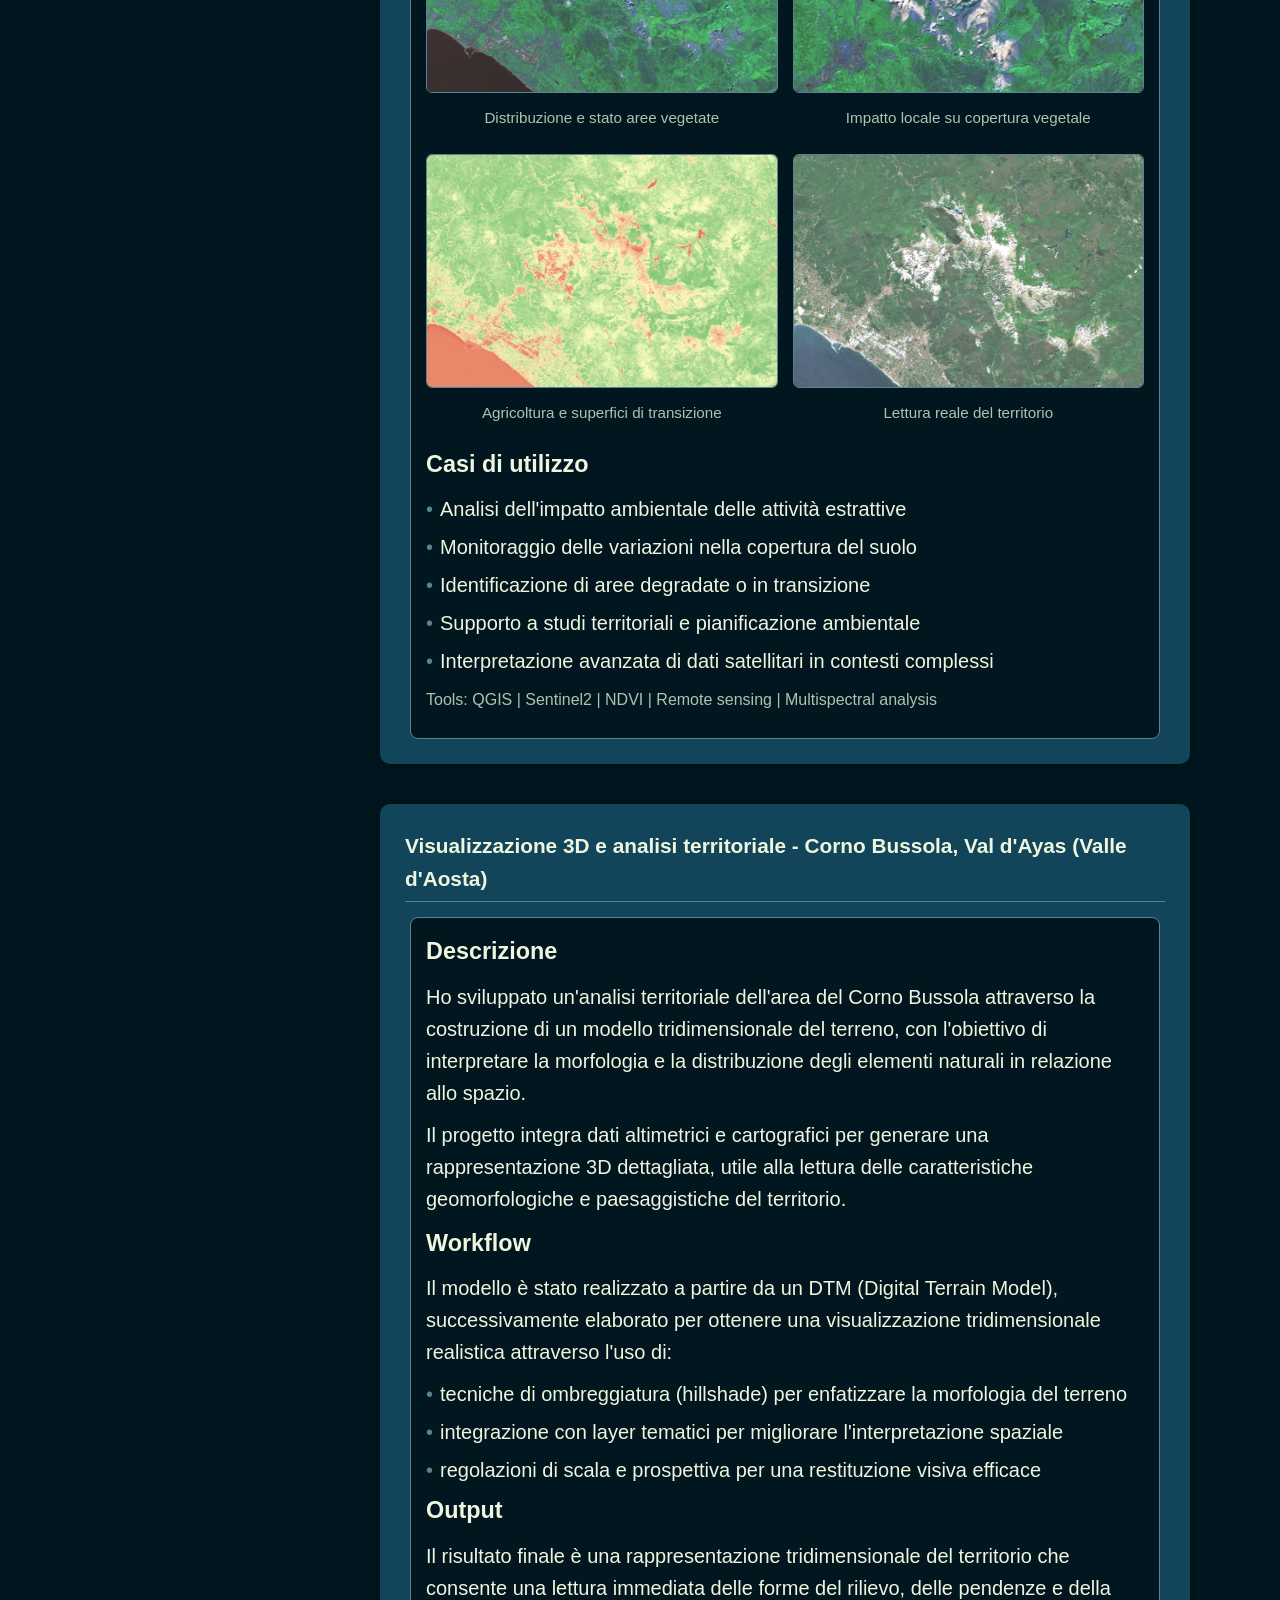
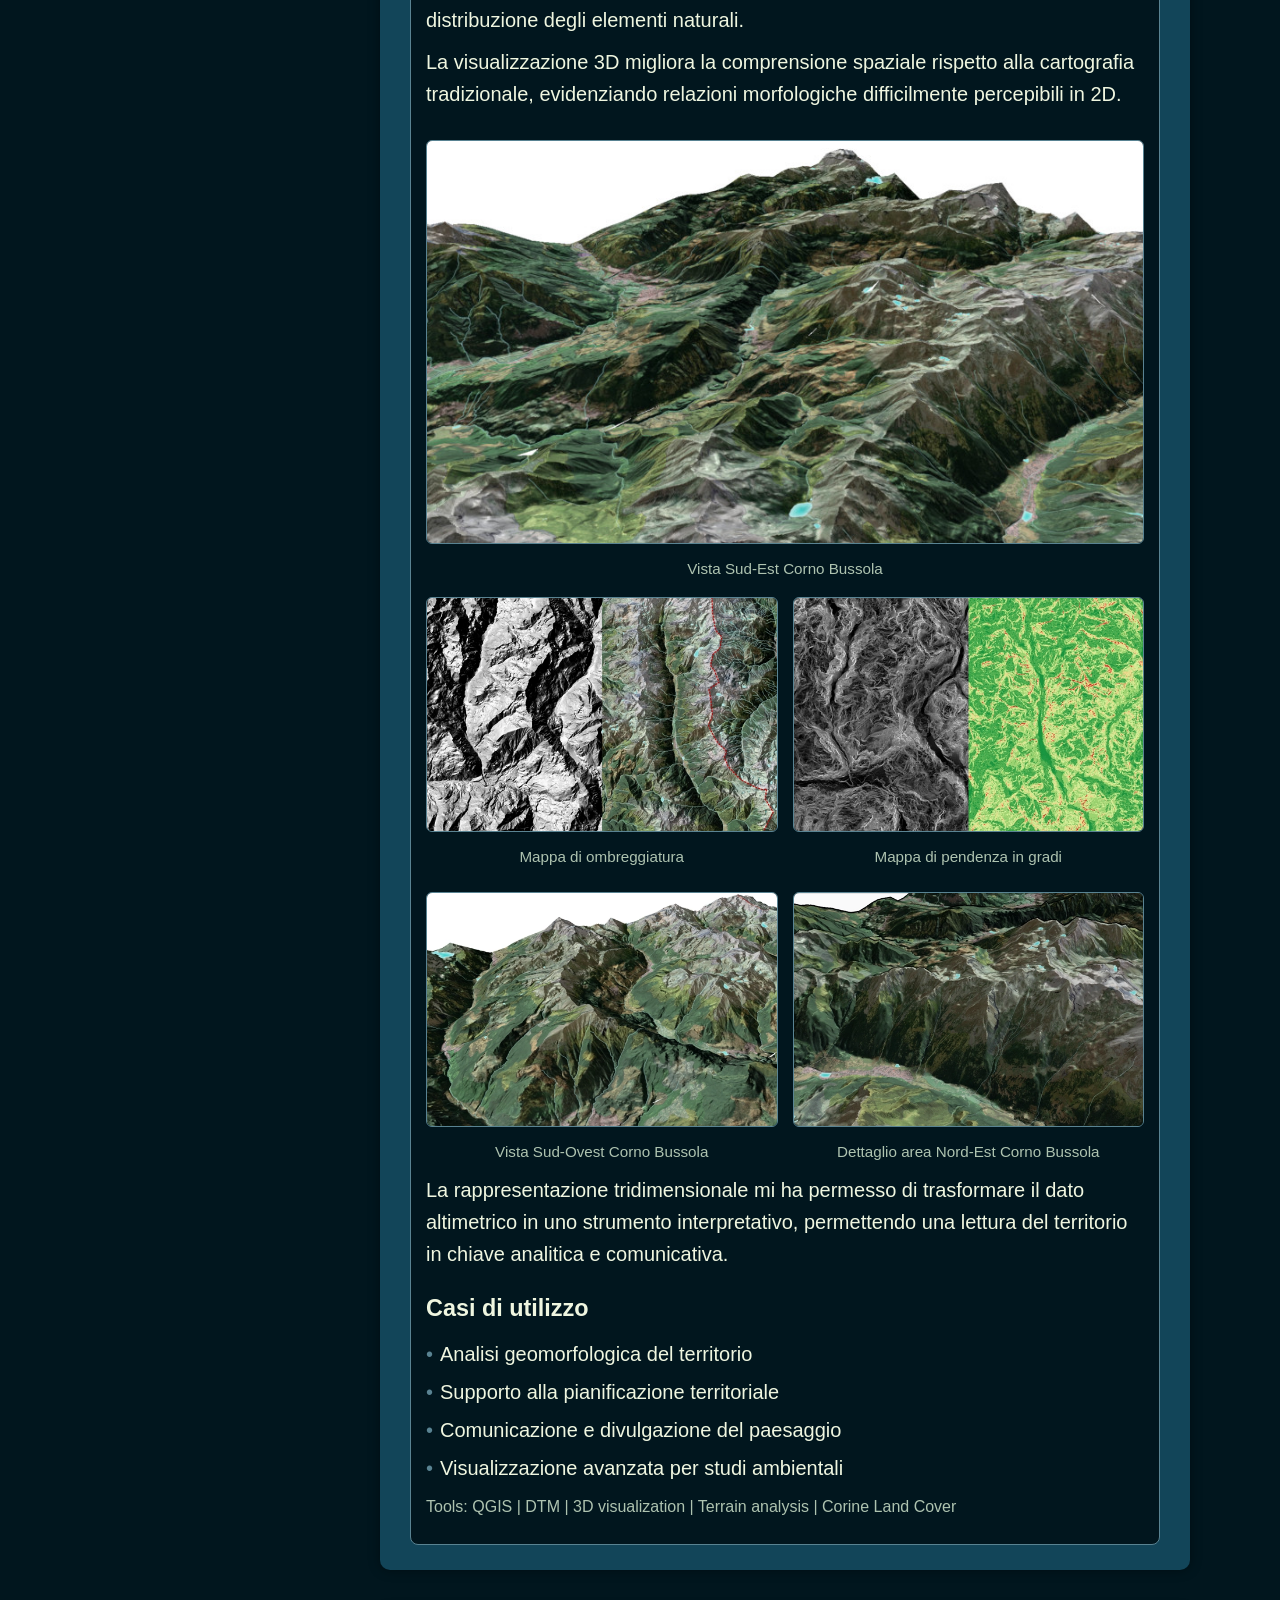
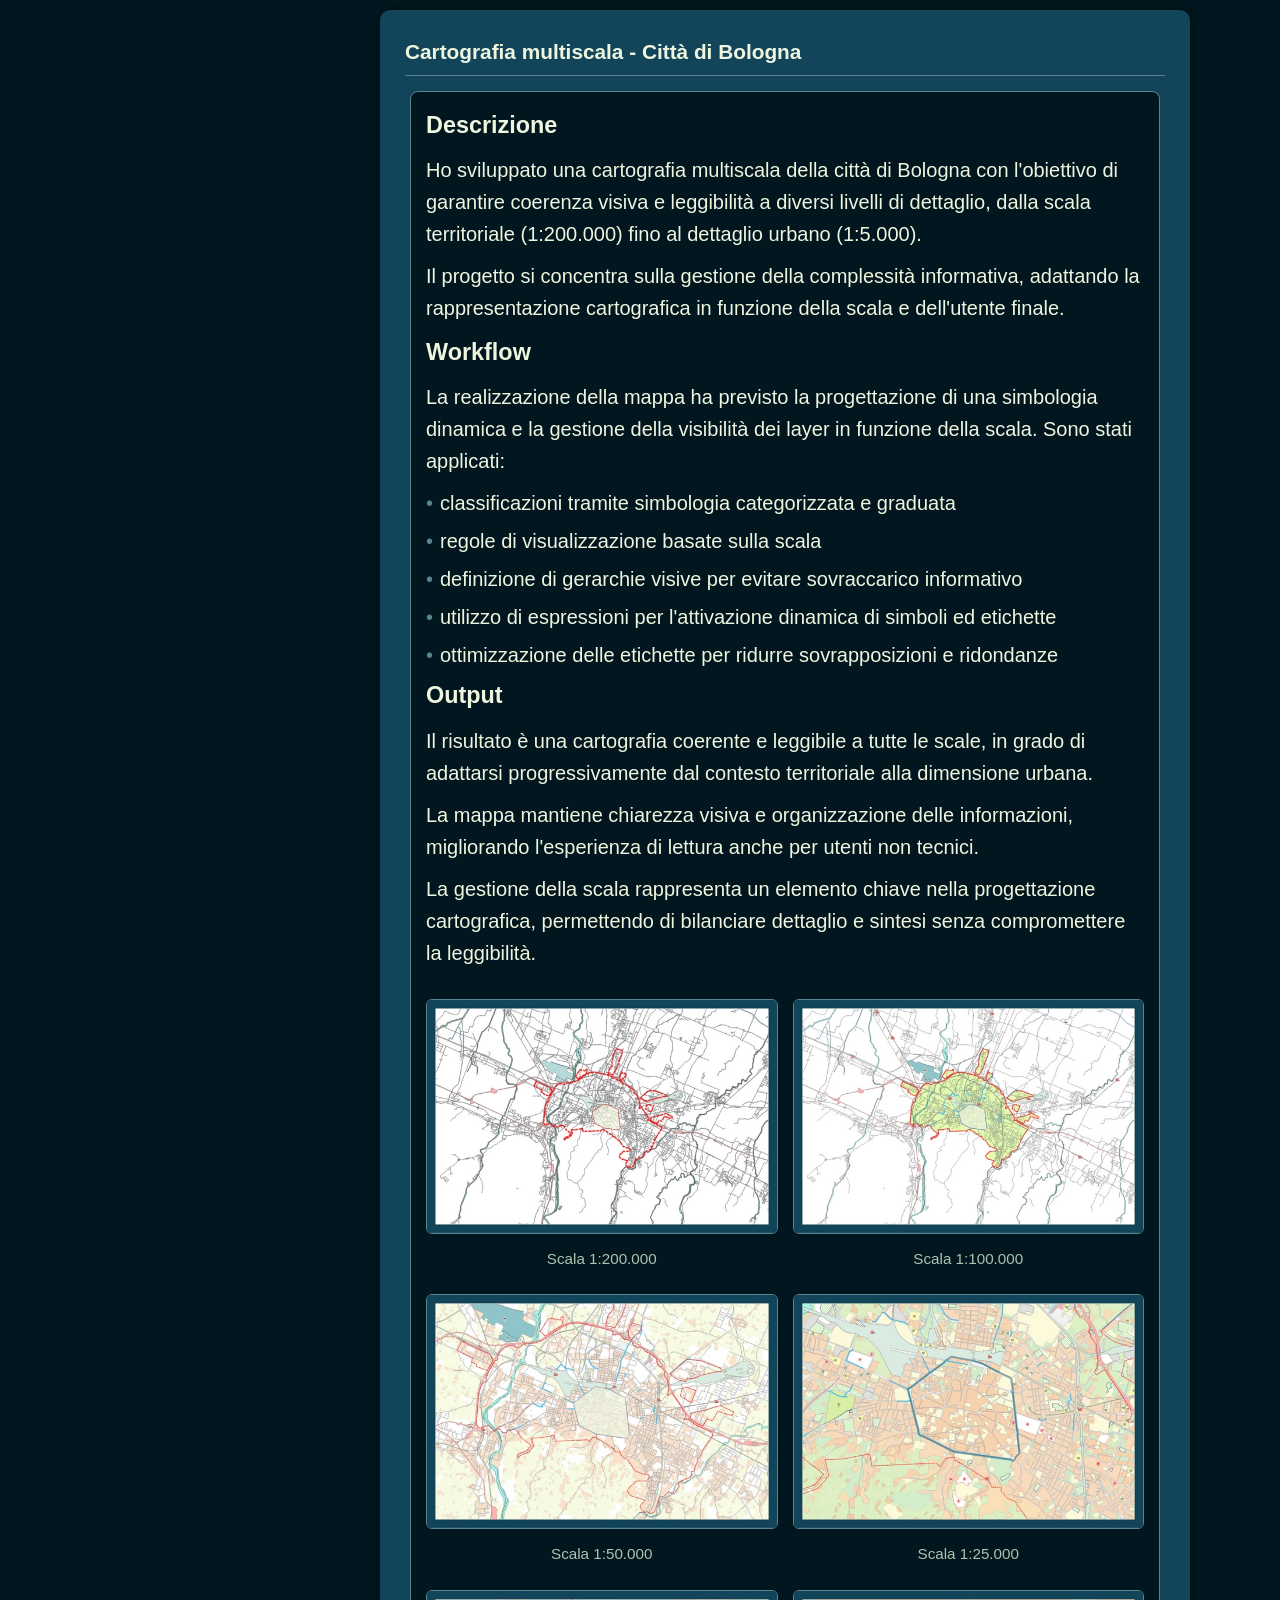
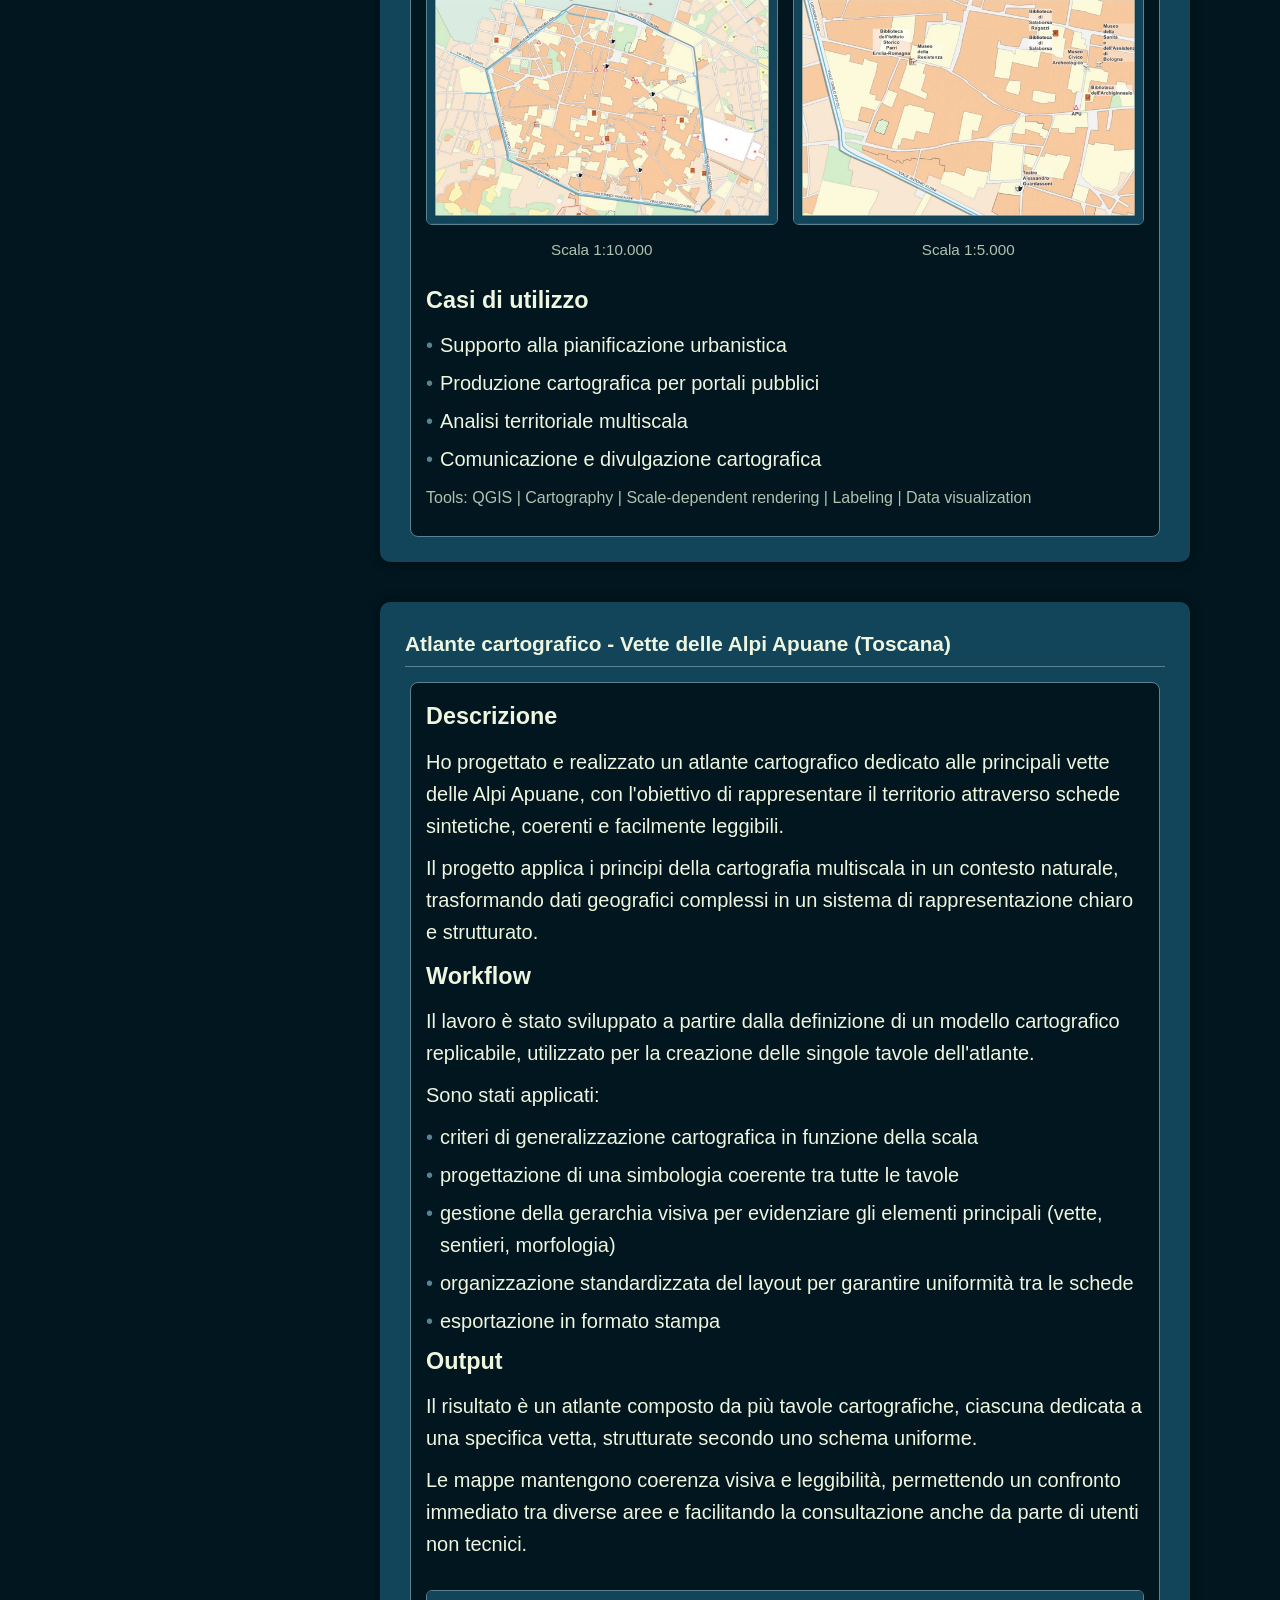
==== commit f0eb2599: "Aggiornamento v 1.1 - Navigazione istantanea e fix mappe" ====
--- a/index.html
+++ b/index.html
@@ -496,11 +496,12 @@
     <li>superfici di transizione (suolo nudo, aree agricole, ambienti degradati)</li>
     <li>corpi idrici e superfici ad alta riflettanza</li>
     </ul>
-	</div>
+    </div>
     <p>L'analisi evidenzia come alcuni indici (es. NDWI) possano includere anche superfici non idriche, ma altamente riflettenti, come cave e aree industriali, rendendo necessaria <strong>un'interpretazione integrata di dati con altri indici</strong>. 
         Il confronto tra le diverse rappresentazioni consente quindi una lettura più consapevole e approfondita delle dinamiche territoriali. 
-        Le superfici estrattive non emergono solo come suolo nudo, ma influenzano l'intero contesto territoriale, generando aree di transizione chiaramente visibili nelle analisi multispettrali</p>
- 
+        Le superfici estrattive non emergono solo come suolo nudo, ma influenzano l'intero contesto territoriale, generando aree di transizione chiaramente visibili nelle analisi multispettrali.
+    </p>
+
 
          <!-- IMMAGINI -->
     <div class="project-visual">
@@ -1038,10 +1039,10 @@
 
     <footer>
         © 2026 Tamara Ottaviani | GIS & Spatial Data
-        <span style="opacity: 0.5; font-size: 0.8rem; margin-left: 10px;">v 1.0</span>
+        <span style="opacity: 0.5; font-size: 0.8rem; margin-left: 10px;">v 1.1</span>
     </footer>
 
 <script src="script.js"></script>
 
 </body>
-</html>
+</html>
--- a/style.css
+++ b/style.css
@@ -389,9 +389,7 @@
 }
 
 /* SCROLL SMOOTH */
-html {
-    scroll-behavior: smooth;
-}
+/*--ELIMINATA--*/
 
 /* TITOLO SEZIONE VISIBILE */
 section {
